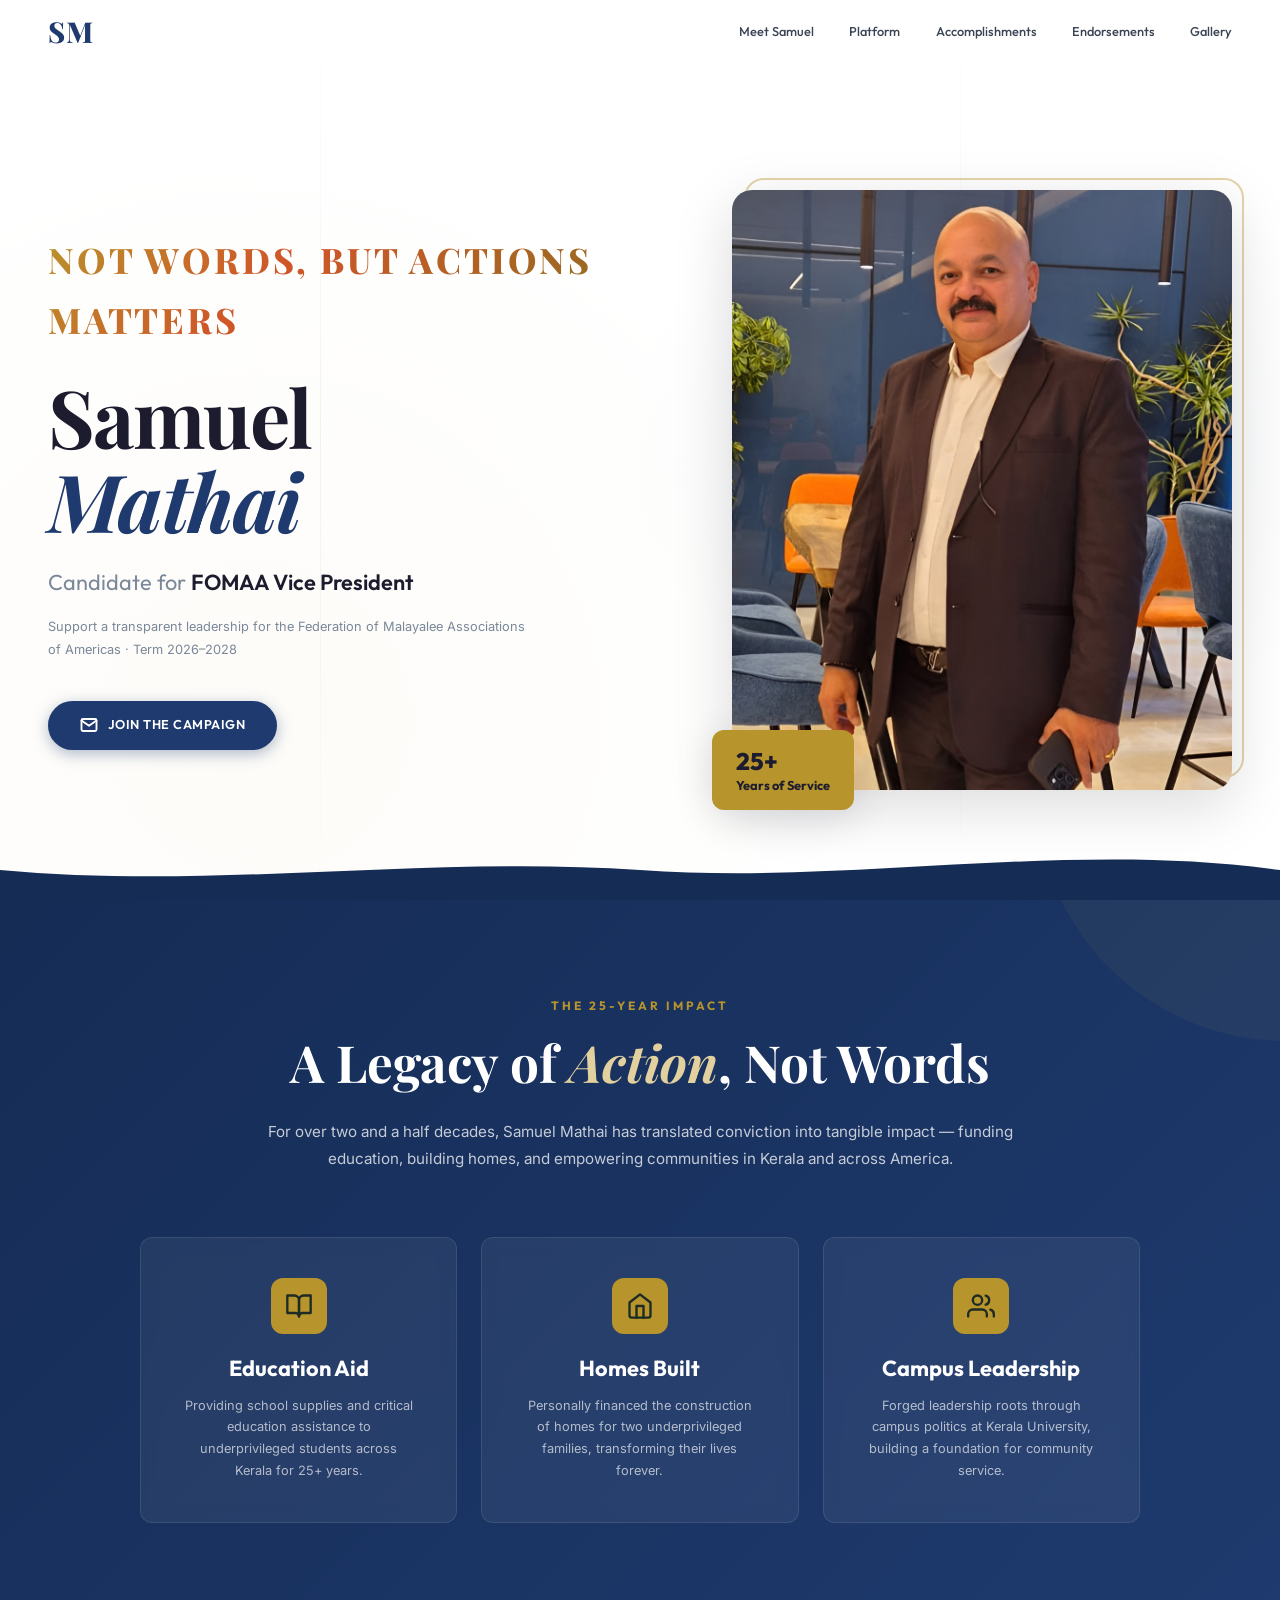
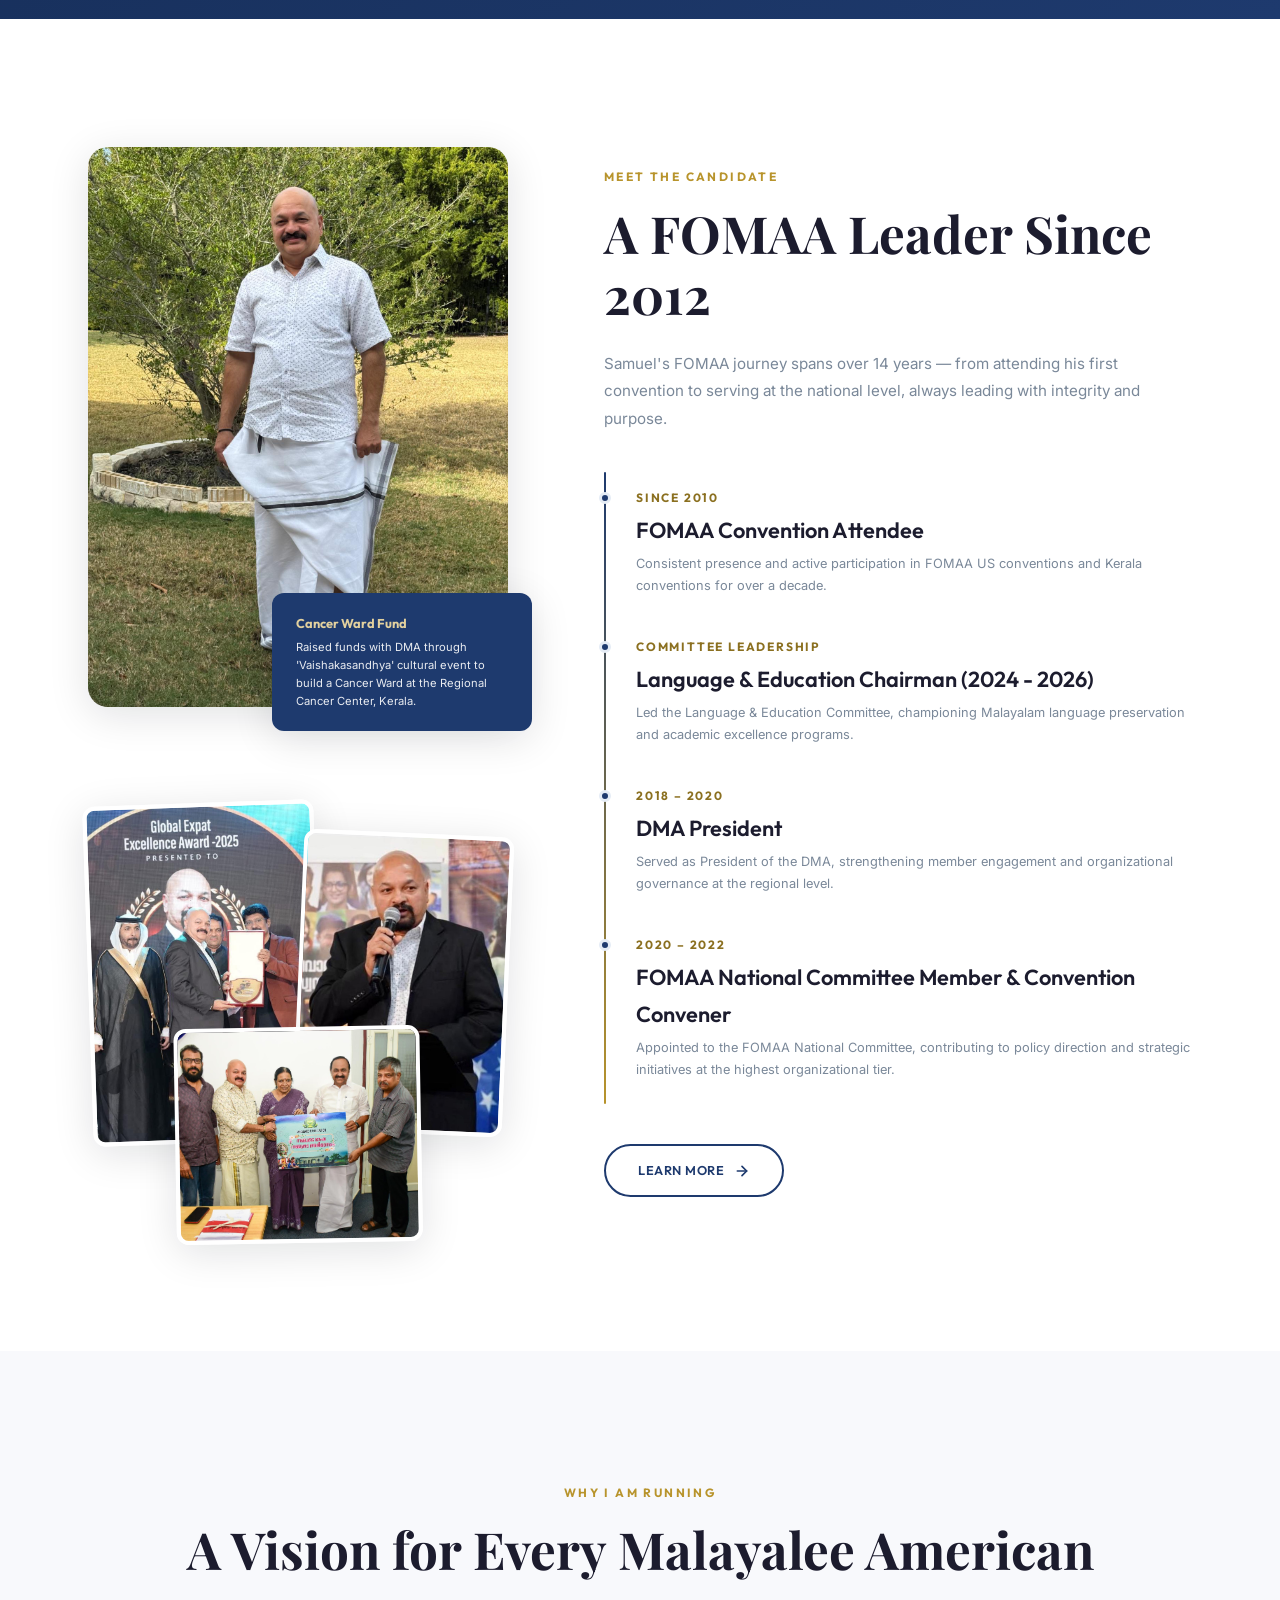
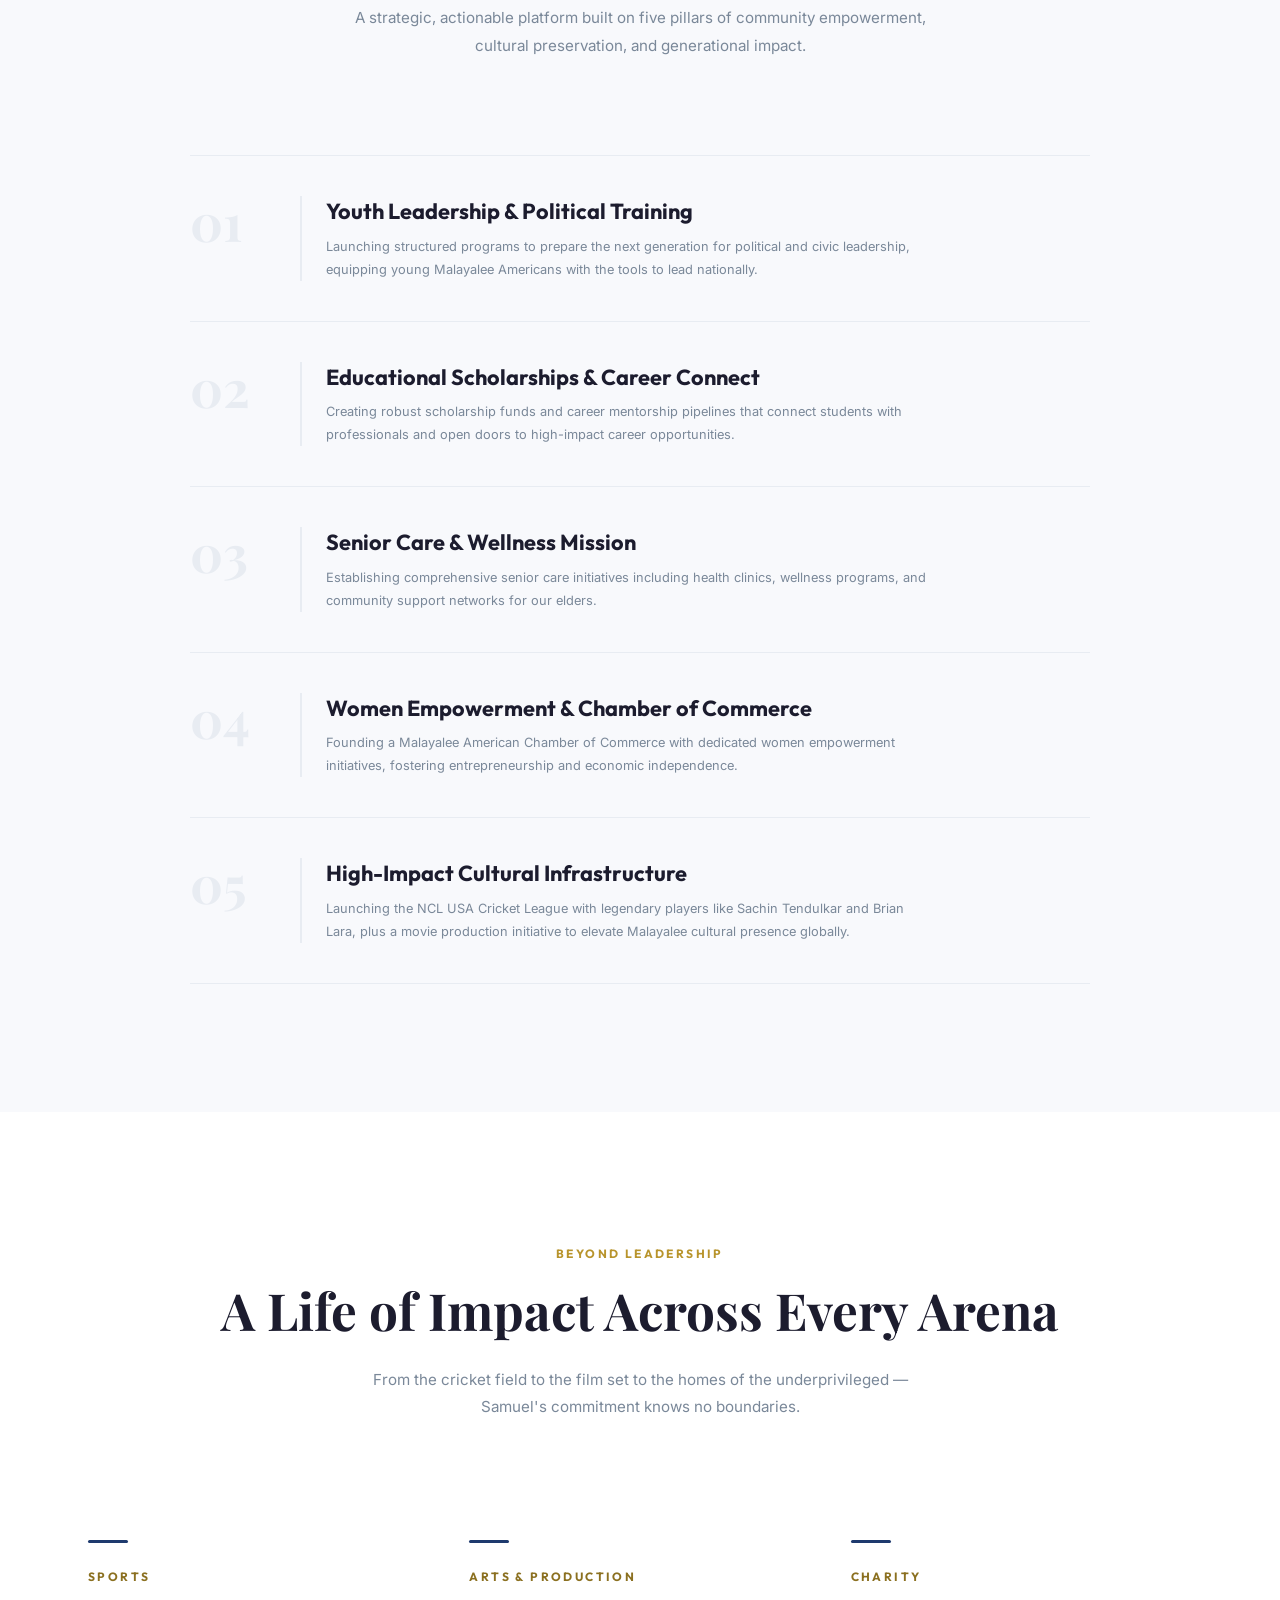
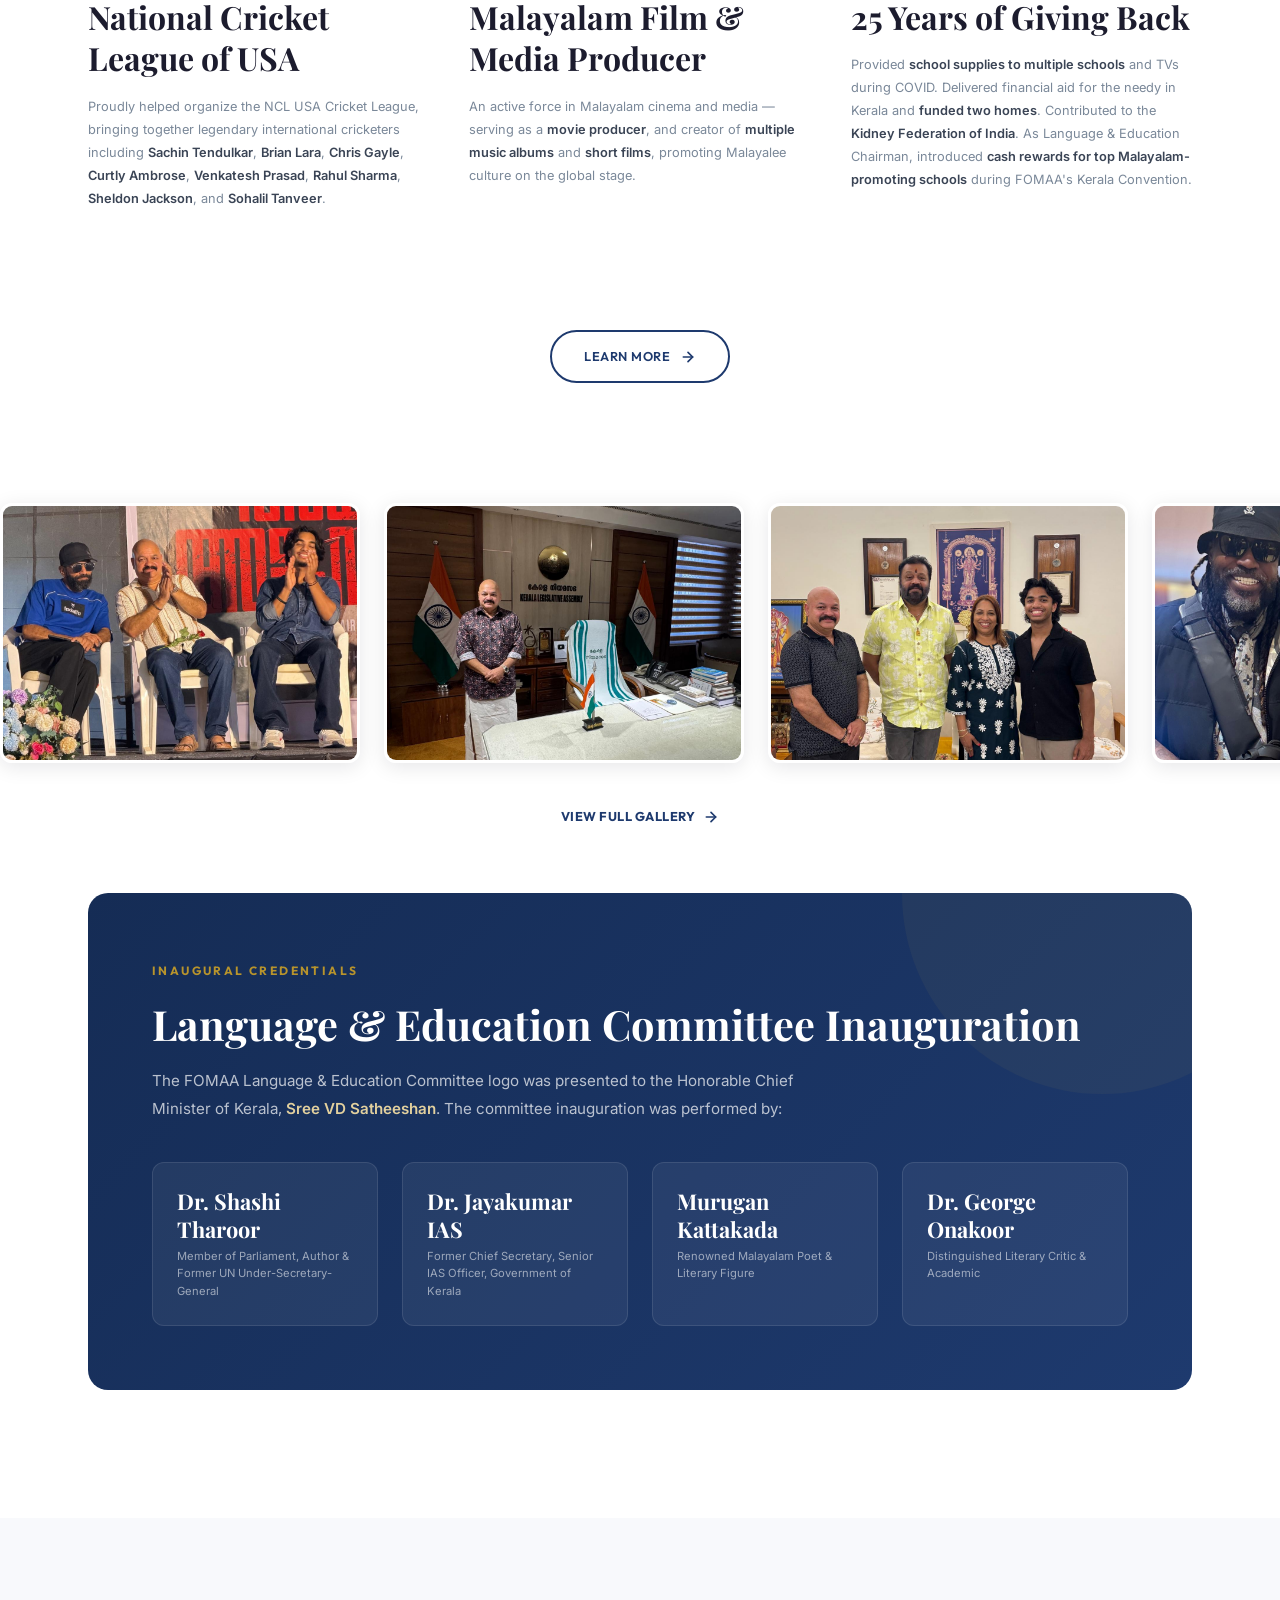
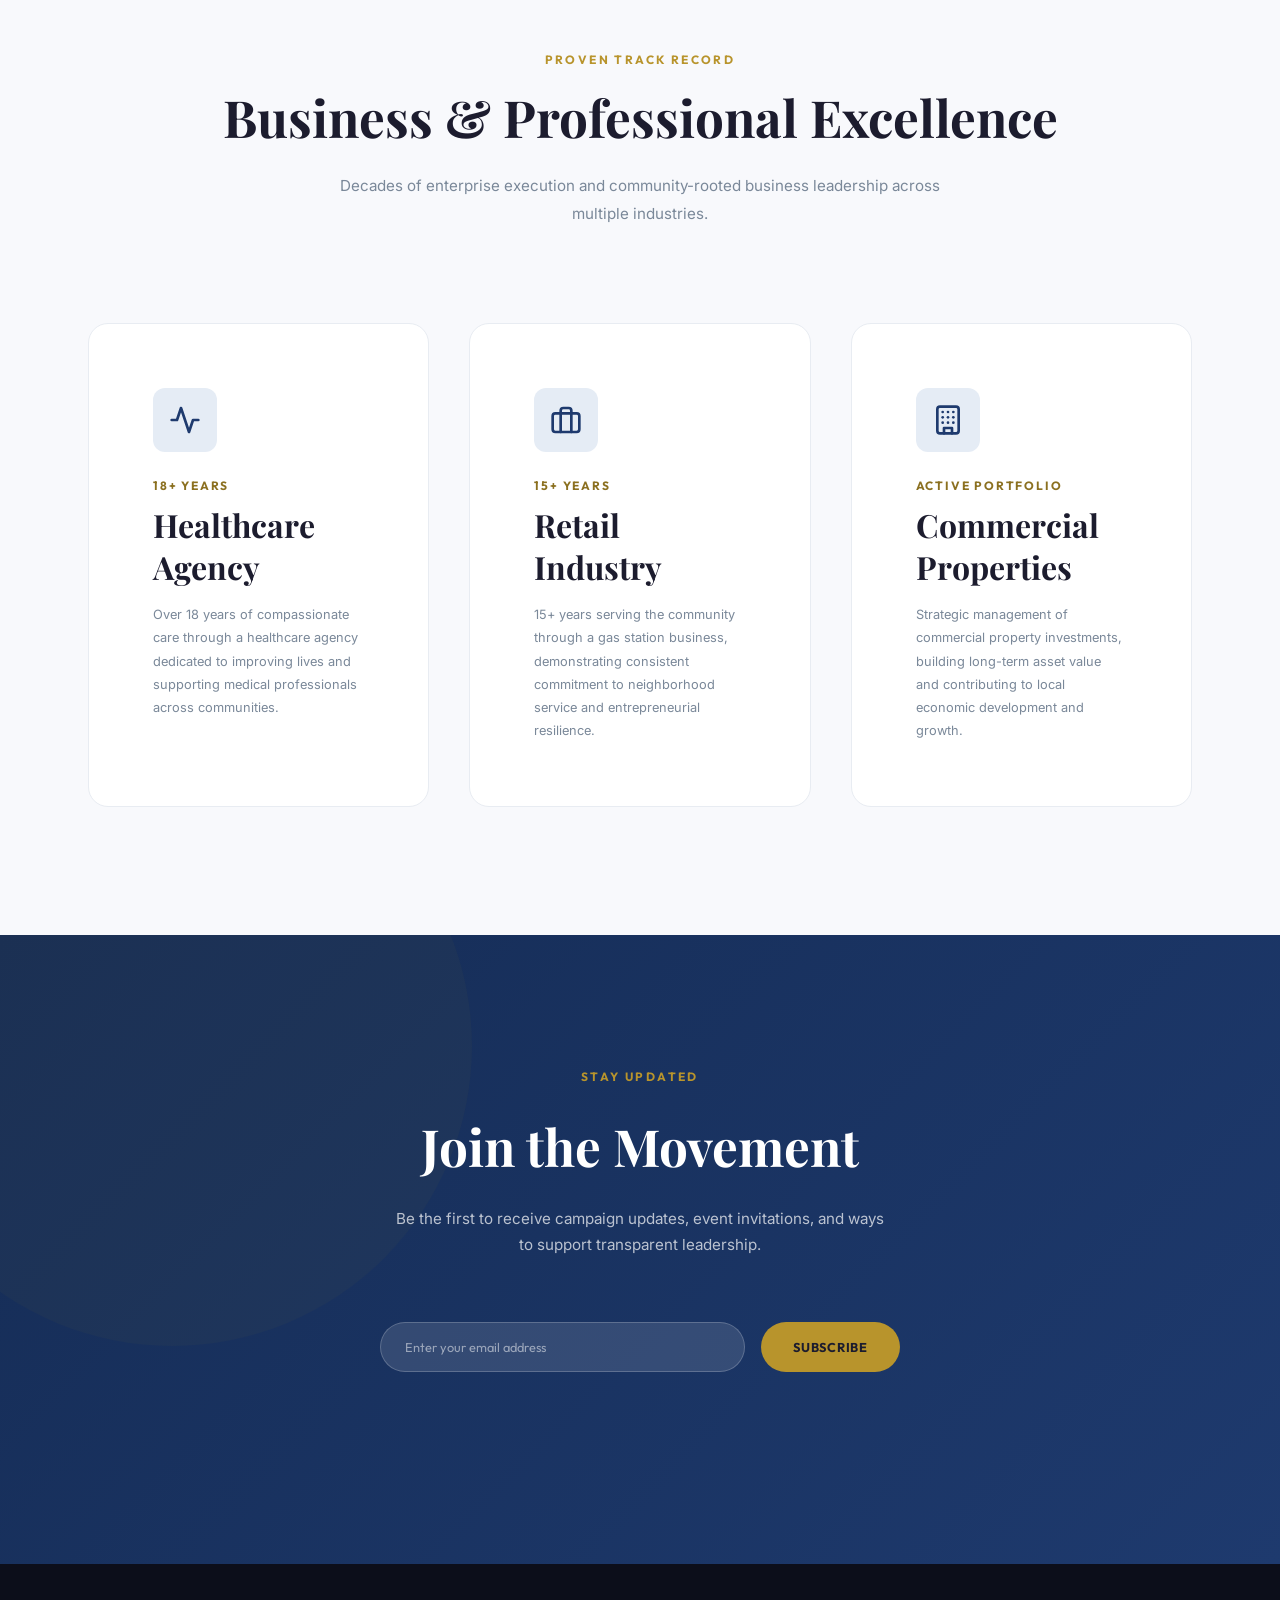
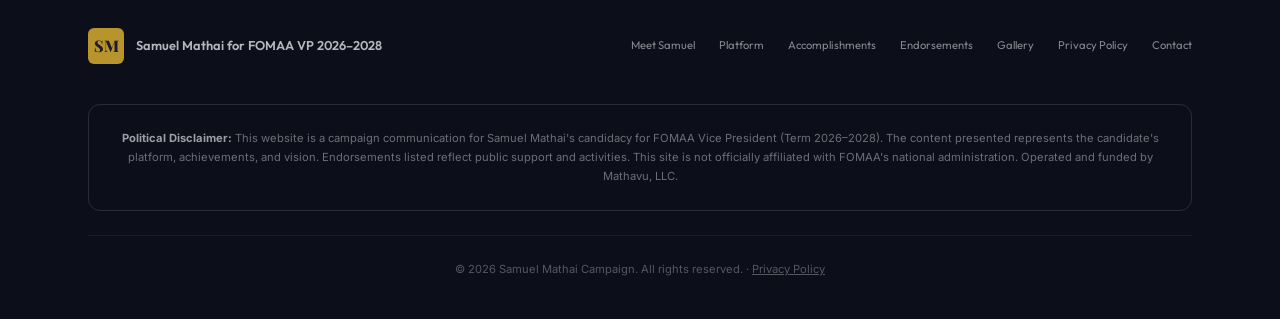
==== index.html @ da227856 "Add A2P 10DLC compliant privacy policy page, Mathavu LLC in footers, privacy links site-wide" ====
<!DOCTYPE html>
<html lang="en">

<head>
  <meta charset="UTF-8">
  <meta name="viewport" content="width=device-width, initial-scale=1.0">
  <title>Samuel Mathai — Candidate for FOMAA Vice President 2026–2028</title>
  <meta name="description"
    content="Support Samuel Mathai for FOMAA Vice President. 25 years of charitable leadership, proven business success, and a bold vision for the Malayalee American community. Term 2026-2028.">
  <meta property="og:title" content="Samuel Mathai for FOMAA Vice President 2026–2028">
  <meta property="og:description"
    content="Not words, but actions matter. Support transparent leadership with a 25-year legacy of charity and community impact.">
  <meta property="og:type" content="website">
  <link rel="stylesheet" href="index.css">
  <link rel="preconnect" href="https://fonts.googleapis.com">
  <link rel="preconnect" href="https://fonts.gstatic.com" crossorigin>
</head>

<body>

  <!-- =============================================
       1. NAVIGATION BAR
       ============================================= -->
  <nav class="navbar" id="navbar" role="navigation" aria-label="Primary Navigation">
    <div class="navbar__inner">
      <a href="#" class="navbar__logo" id="nav-logo">
        <span class="navbar__logo-monogram">SM</span>
      </a>

      <div class="navbar__links" id="nav-links">
        <a href="#meet" class="navbar__link" id="nav-meet">Meet Samuel</a>
        <a href="#platform" class="navbar__link" id="nav-platform">Platform</a>
        <a href="#accomplishments" class="navbar__link" id="nav-accomplishments">Accomplishments</a>
        <a href="#endorsements" class="navbar__link" id="nav-endorsements">Endorsements</a>
        <a href="/gallery" class="navbar__link" id="nav-gallery">Gallery</a>

      </div>

      <button class="navbar__toggle" id="nav-toggle" aria-label="Toggle navigation menu" aria-expanded="false">
        <span></span>
        <span></span>
        <span></span>
      </button>
    </div>
  </nav>

  <!-- =============================================
       2. HERO SECTION
       ============================================= -->
  <section class="hero" id="hero">
    <div class="hero__bg-pattern"></div>
    <div class="hero__bg-lines"></div>

    <div class="hero__content">
      <div class="hero__text">
        <p class="hero__slogan">Not Words, But Actions Matters</p>
        <h1 class="hero__name">Samuel<br><em>Mathai</em></h1>
        <p class="hero__subtitle">
          Candidate for <strong>FOMAA Vice President</strong>
        </p>
        <p class="hero__tagline">
          Support a transparent leadership for the Federation of Malayalee Associations of Americas · Term 2026–2028
        </p>
        <div class="hero__ctas">
          <a href="#action" class="btn btn--primary" id="hero-cta-join">
            <svg width="18" height="18" viewBox="0 0 24 24" fill="none" stroke="currentColor" stroke-width="2.5"
              stroke-linecap="round" stroke-linejoin="round">
              <path d="M4 4h16c1.1 0 2 .9 2 2v12c0 1.1-.9 2-2 2H4c-1.1 0-2-.9-2-2V6c0-1.1.9-2 2-2z" />
              <polyline points="22,6 12,13 2,6" />
            </svg>
            Join the Campaign
          </a>

        </div>
      </div>

      <div class="hero__image">
        <div class="hero__image-wrapper">
          <img src="hero_candidate.jpeg" alt="Samuel Mathai — Candidate for FOMAA Vice President" width="500"
            height="600" id="hero-photo">
          <div class="hero__image-badge">
            <span>25+</span>
            Years of Service
          </div>
        </div>
      </div>
    </div>

    <div class="hero__divider">
      <svg viewBox="0 0 1440 60" fill="none" xmlns="http://www.w3.org/2000/svg" preserveAspectRatio="none">
        <path d="M0 60L1440 60L1440 30C1200 0 960 45 720 30C480 15 240 50 0 30L0 60Z" fill="#152C55" />
      </svg>
    </div>
  </section>

  <!-- =============================================
       3. CORE LEGACY BANNER — THE 25-YEAR IMPACT
       ============================================= -->
  <section class="legacy" id="legacy">
    <div class="container">
      <div class="legacy__inner reveal">
        <p class="legacy__eyebrow">The 25-Year Impact</p>
        <h2 class="legacy__title">A Legacy of <em>Action</em>, Not Words</h2>
        <p class="legacy__description">
          For over two and a half decades, Samuel Mathai has translated conviction into tangible impact —
          funding education, building homes, and empowering communities in Kerala and across America.
        </p>

        <div class="legacy__grid">
          <div class="legacy__item reveal reveal-delay-1" id="legacy-education">
            <div class="legacy__item-icon">
              <svg width="28" height="28" viewBox="0 0 24 24" fill="none" stroke="#1C2B24" stroke-width="2"
                stroke-linecap="round" stroke-linejoin="round">
                <path d="M2 3h6a4 4 0 0 1 4 4v14a3 3 0 0 0-3-3H2z" />
                <path d="M22 3h-6a4 4 0 0 0-4 4v14a3 3 0 0 1 3-3h7z" />
              </svg>
            </div>
            <h3 class="legacy__item-title">Education Aid</h3>
            <p class="legacy__item-text">
              Providing school supplies and critical education assistance to underprivileged students across Kerala for
              25+ years.
            </p>
          </div>

          <div class="legacy__item reveal reveal-delay-2" id="legacy-homes">
            <div class="legacy__item-icon">
              <svg width="28" height="28" viewBox="0 0 24 24" fill="none" stroke="#1C2B24" stroke-width="2"
                stroke-linecap="round" stroke-linejoin="round">
                <path d="M3 9l9-7 9 7v11a2 2 0 0 1-2 2H5a2 2 0 0 1-2-2z" />
                <polyline points="9 22 9 12 15 12 15 22" />
              </svg>
            </div>
            <h3 class="legacy__item-title">Homes Built</h3>
            <p class="legacy__item-text">
              Personally financed the construction of homes for two underprivileged families, transforming their lives
              forever.
            </p>
          </div>

          <div class="legacy__item reveal reveal-delay-3" id="legacy-politics">
            <div class="legacy__item-icon">
              <svg width="28" height="28" viewBox="0 0 24 24" fill="none" stroke="#1C2B24" stroke-width="2"
                stroke-linecap="round" stroke-linejoin="round">
                <path d="M17 21v-2a4 4 0 0 0-4-4H5a4 4 0 0 0-4 4v2" />
                <circle cx="9" cy="7" r="4" />
                <path d="M23 21v-2a4 4 0 0 0-3-3.87" />
                <path d="M16 3.13a4 4 0 0 1 0 7.75" />
              </svg>
            </div>
            <h3 class="legacy__item-title">Campus Leadership</h3>
            <p class="legacy__item-text">
              Forged leadership roots through campus politics at Kerala University, building a foundation for community
              service.
            </p>
          </div>
        </div>
      </div>
    </div>
  </section>



  <!-- =============================================
       5. MEET THE CANDIDATE
       ============================================= -->
  <section class="meet" id="meet">
    <div class="container">
      <div class="meet__inner">
        <div class="meet__image-col reveal">
          <div class="meet__photo-wrapper">
            <img src="meet_candidate.jpeg" alt="Samuel Mathai at a FOMAA community event" class="meet__photo"
              id="meet-photo">
            <div class="meet__highlight-card">
              <strong>Cancer Ward Fund</strong>
              <p>Raised funds with DMA through 'Vaishakasandhya' cultural event to build a Cancer Ward at the Regional
                Cancer
                Center, Kerala.</p>
            </div>
          </div>

          <!-- Photo Collage Gallery -->
          <div class="meet__gallery" id="meet-gallery">
            <div class="meet__gallery-item meet__gallery-item--1">
              <img src="gallery_community.jpeg" alt="Samuel at a community cultural event" loading="lazy">
            </div>
            <div class="meet__gallery-item meet__gallery-item--2">
              <img src="gallery_speech.jpeg" alt="Samuel speaking at a convention" loading="lazy">
            </div>
            <div class="meet__gallery-item meet__gallery-item--3">
              <img src="gallery_charity.jpeg" alt="Samuel at a charity event" loading="lazy">
            </div>
          </div>
        </div>

        <div class="meet__content reveal">
          <p class="section-label">Meet the Candidate</p>
          <h2 class="section-title">A FOMAA Leader Since 2012</h2>
          <p class="section-subtitle">
            Samuel's FOMAA journey spans over 14 years — from attending his first convention to serving at the national
            level, always leading with integrity and purpose.
          </p>

          <div class="meet__timeline">
            <div class="meet__timeline-item reveal reveal-delay-1">
              <p class="meet__timeline-year">Since 2010</p>
              <h3 class="meet__timeline-title">FOMAA Convention Attendee</h3>
              <p class="meet__timeline-desc">Consistent presence and active participation in FOMAA US conventions and
                Kerala conventions
                for over a decade.</p>
            </div>

            <div class="meet__timeline-item reveal reveal-delay-2">
              <p class="meet__timeline-year">Committee Leadership</p>
              <h3 class="meet__timeline-title">Language & Education Chairman (2024 - 2026)</h3>
              <p class="meet__timeline-desc">Led the Language & Education Committee, championing Malayalam language
                preservation and academic excellence programs.</p>
            </div>

            <div class="meet__timeline-item reveal reveal-delay-3">
              <p class="meet__timeline-year">2018 – 2020</p>
              <h3 class="meet__timeline-title">DMA President</h3>
              <p class="meet__timeline-desc">Served as President of the DMA, strengthening member engagement and
                organizational governance at the regional level.</p>
            </div>

            <div class="meet__timeline-item reveal reveal-delay-4">
              <p class="meet__timeline-year">2020 – 2022</p>
              <h3 class="meet__timeline-title">FOMAA National Committee Member & Convention Convener</h3>
              <p class="meet__timeline-desc">Appointed to the FOMAA National Committee, contributing to policy direction
                and strategic initiatives at the highest organizational tier.</p>
            </div>
          </div>

          <div class="meet__cta reveal" style="margin-top: var(--sp-lg);">
            <a href="/gallery" class="btn btn--outline"
              style="color: var(--clr-primary); border-color: var(--clr-primary);">
              Learn More
              <svg width="16" height="16" viewBox="0 0 24 24" fill="none" stroke="currentColor" stroke-width="2.5"
                stroke-linecap="round" stroke-linejoin="round">
                <line x1="5" y1="12" x2="19" y2="12" />
                <polyline points="12 5 19 12 12 19" />
              </svg>
            </a>
          </div>
        </div>
      </div>
    </div>
  </section>

  <!-- =============================================
       6. PLATFORM & VISION
       ============================================= -->
  <section class="platform" id="platform">
    <div class="container">
      <div class="platform__header reveal">
        <p class="section-label">Why I Am Running</p>
        <h2 class="section-title">A Vision for Every Malayalee American</h2>
        <p class="section-subtitle" style="margin: 0 auto;">
          A strategic, actionable platform built on five pillars of community empowerment, cultural preservation, and
          generational impact.
        </p>
      </div>

      <div class="platform__list">
        <article class="platform-item reveal reveal-delay-1" id="platform-youth">
          <div class="platform-item__number">01</div>
          <div class="platform-item__content">
            <h3 class="platform-item__title">Youth Leadership & Political Training</h3>
            <p class="platform-item__desc">
              Launching structured programs to prepare the next generation for political and civic leadership, equipping
              young Malayalee Americans with the tools to lead nationally.
            </p>
          </div>
        </article>

        <article class="platform-item reveal reveal-delay-2" id="platform-education">
          <div class="platform-item__number">02</div>
          <div class="platform-item__content">
            <h3 class="platform-item__title">Educational Scholarships & Career Connect</h3>
            <p class="platform-item__desc">
              Creating robust scholarship funds and career mentorship pipelines that connect students with professionals
              and open doors to high-impact career opportunities.
            </p>
          </div>
        </article>

        <article class="platform-item reveal reveal-delay-3" id="platform-seniors">
          <div class="platform-item__number">03</div>
          <div class="platform-item__content">
            <h3 class="platform-item__title">Senior Care & Wellness Mission</h3>
            <p class="platform-item__desc">
              Establishing comprehensive senior care initiatives including health clinics, wellness programs, and
              community support networks for our elders.
            </p>
          </div>
        </article>

        <article class="platform-item reveal reveal-delay-4" id="platform-women">
          <div class="platform-item__number">04</div>
          <div class="platform-item__content">
            <h3 class="platform-item__title">Women Empowerment & Chamber of Commerce</h3>
            <p class="platform-item__desc">
              Founding a Malayalee American Chamber of Commerce with dedicated women empowerment initiatives, fostering
              entrepreneurship and economic independence.
            </p>
          </div>
        </article>

        <article class="platform-item reveal reveal-delay-5" id="platform-culture">
          <div class="platform-item__number">05</div>
          <div class="platform-item__content">
            <h3 class="platform-item__title">High-Impact Cultural Infrastructure</h3>
            <p class="platform-item__desc">
              Launching the NCL USA Cricket League with legendary players like Sachin Tendulkar and Brian Lara, plus a
              movie production initiative to elevate Malayalee cultural presence globally.
            </p>
          </div>
        </article>
      </div>
    </div>
  </section>

  <!-- =============================================
       7. OTHER EXPERIENCE & INAUGURAL CREDENTIALS
       ============================================= -->
  <section class="credentials" id="endorsements">
    <div class="container">
      <!-- Part A: Other Experience -->
      <div class="credentials__header reveal">
        <p class="section-label">Beyond Leadership</p>
        <h2 class="section-title">A Life of Impact Across Every Arena</h2>
        <p class="section-subtitle" style="margin: 0 auto;">
          From the cricket field to the film set to the homes of the underprivileged — Samuel's commitment knows no
          boundaries.
        </p>
      </div>

      <div class="credentials__pillars">
        <!-- Sports -->
        <div class="credentials__pillar reveal reveal-delay-1" id="cred-sports">
          <div class="credentials__pillar-accent"></div>
          <h3 class="credentials__pillar-label">Sports</h3>
          <h4 class="credentials__pillar-title">National Cricket League of USA</h4>
          <p class="credentials__pillar-desc">
            Proudly helped organize the NCL USA Cricket League, bringing together legendary international cricketers
            including
            <strong>Sachin Tendulkar</strong>, <strong>Brian Lara</strong>, <strong>Chris Gayle</strong>,
            <strong>Curtly Ambrose</strong>, <strong>Venkatesh Prasad</strong>, <strong>Rahul Sharma</strong>,
            <strong>Sheldon Jackson</strong>, and <strong>Sohalil Tanveer</strong>.
          </p>
        </div>

        <!-- Arts -->
        <div class="credentials__pillar reveal reveal-delay-2" id="cred-arts">
          <div class="credentials__pillar-accent"></div>
          <h3 class="credentials__pillar-label">Arts & Production</h3>
          <h4 class="credentials__pillar-title">Malayalam Film & Media Producer</h4>
          <p class="credentials__pillar-desc">
            An active force in Malayalam cinema and media — serving as a <strong>movie producer</strong>, and creator of
            <strong>multiple music albums</strong> and <strong>short films</strong>, promoting Malayalee culture on the
            global stage.
          </p>
        </div>

        <!-- Charity -->
        <div class="credentials__pillar reveal reveal-delay-3" id="cred-charity">
          <div class="credentials__pillar-accent"></div>
          <h3 class="credentials__pillar-label">Charity</h3>
          <h4 class="credentials__pillar-title">25 Years of Giving Back</h4>
          <p class="credentials__pillar-desc">
            Provided <strong>school supplies to multiple schools</strong> and TVs during COVID.
            Delivered financial aid for the needy in Kerala and <strong>funded two homes</strong>.
            Contributed to the <strong>Kidney Federation of India</strong>.
            As Language & Education Chairman, introduced <strong>cash rewards for top Malayalam-promoting
              schools</strong> during FOMAA's Kerala Convention.
          </p>
        </div>
      </div>

      <div class="credentials__cta reveal" style="text-align: center; margin-top: var(--sp-xl);">
        <a href="/gallery" class="btn btn--outline"
          style="color: var(--clr-primary); border-color: var(--clr-primary);">
          Learn More
          <svg width="16" height="16" viewBox="0 0 24 24" fill="none" stroke="currentColor" stroke-width="2.5"
            stroke-linecap="round" stroke-linejoin="round">
            <line x1="5" y1="12" x2="19" y2="12" />
            <polyline points="12 5 19 12 12 19" />
          </svg>
        </a>
      </div>

      <!-- Photo Strip -->
      <div class="photo-strip reveal" id="photo-strip">
        <div class="photo-strip__track">
          <div class="photo-strip__item">
            <img src="strip_1.jpeg" alt="Samuel Mathai — community moment" loading="lazy">
          </div>
          <div class="photo-strip__item">
            <img src="strip_2.jpeg" alt="Samuel Mathai — with dignitaries" loading="lazy">
          </div>
          <div class="photo-strip__item">
            <img src="strip_3.jpeg" alt="Samuel Mathai — at convention" loading="lazy">
          </div>
          <div class="photo-strip__item">
            <img src="strip_4.jpeg" alt="Samuel Mathai — charity event" loading="lazy">
          </div>
          <div class="photo-strip__item">
            <img src="strip_5.jpeg" alt="Samuel Mathai — sports event" loading="lazy">
          </div>
          <div class="photo-strip__item">
            <img src="strip_6.jpeg" alt="Samuel Mathai — leadership moment" loading="lazy">
          </div>
          <div class="photo-strip__item">
            <img src="strip_7.jpeg" alt="Samuel Mathai — cultural event" loading="lazy">
          </div>
          <div class="photo-strip__item">
            <img src="strip_8.jpeg" alt="Samuel Mathai — community service" loading="lazy">
          </div>
          <div class="photo-strip__item">
            <img src="strip_9.jpeg" alt="Samuel Mathai — community service" loading="lazy">
          </div>
          <div class="photo-strip__item">
            <img src="strip_10.jpeg" alt="Samuel Mathai — community service" loading="lazy">
          </div>
          <div class="photo-strip__item">
            <img src="strip_11.jpeg" alt="Samuel Mathai — community service" loading="lazy">
          </div>
          <div class="photo-strip__item">
            <img src="strip_12.jpeg" alt="Samuel Mathai — community service" loading="lazy">
          </div>
          <div class="photo-strip__item">
            <img src="strip_13.jpeg" alt="Samuel Mathai — community service" loading="lazy">
          </div>
          <div class="photo-strip__item">
            <img src="strip_14.jpeg" alt="Samuel Mathai — community service" loading="lazy">
          </div>
          <div class="photo-strip__item">
            <img src="strip_15.jpeg" alt="Samuel Mathai — community service" loading="lazy">
          </div>
        </div>
        <div class="photo-strip__cta">
          <a href="/gallery" class="photo-strip__link">
            View Full Gallery
            <svg width="16" height="16" viewBox="0 0 24 24" fill="none" stroke="currentColor" stroke-width="2.5"
              stroke-linecap="round" stroke-linejoin="round">
              <line x1="5" y1="12" x2="19" y2="12" />
              <polyline points="12 5 19 12 12 19" />
            </svg>
          </a>
        </div>
      </div>

      <!-- Part B: Inaugural Credentials -->
      <div class="credentials__inauguration reveal">
        <div class="credentials__inauguration-inner">
          <div class="credentials__inauguration-header">
            <p class="section-label" style="color: var(--clr-accent);">Inaugural Credentials</p>
            <h3 class="credentials__inauguration-title">Language & Education Committee Inauguration</h3>
            <p class="credentials__inauguration-subtitle">
              The FOMAA Language & Education Committee logo was presented to the Honorable Chief Minister of Kerala,
              <strong>Sree VD Satheeshan</strong>. The committee inauguration was performed by:
            </p>
          </div>

          <div class="credentials__figures">
            <div class="credentials__figure" id="figure-tharoor">
              <h4 class="credentials__figure-name">Dr. Shashi Tharoor</h4>
              <p class="credentials__figure-role">Member of Parliament, Author & Former UN Under-Secretary-General</p>
            </div>
            <div class="credentials__figure" id="figure-jayakumar">
              <h4 class="credentials__figure-name">Dr. Jayakumar IAS</h4>
              <p class="credentials__figure-role">Former Chief Secretary, Senior IAS Officer, Government of Kerala</p>
            </div>
            <div class="credentials__figure" id="figure-kattakada">
              <h4 class="credentials__figure-name">Murugan Kattakada</h4>
              <p class="credentials__figure-role">Renowned Malayalam Poet & Literary Figure</p>
            </div>
            <div class="credentials__figure" id="figure-onakoor">
              <h4 class="credentials__figure-name">Dr. George Onakoor</h4>
              <p class="credentials__figure-role">Distinguished Literary Critic & Academic</p>
            </div>
          </div>
        </div>
      </div>

    </div>
  </section>

  <!-- =============================================
       BUSINESS & PROFESSIONAL ACCOMPLISHMENTS
       ============================================= -->
  <section class="accomplishments" id="accomplishments">
    <div class="container">
      <div class="accomplishments__header reveal">
        <p class="section-label">Proven Track Record</p>
        <h2 class="section-title">Business & Professional Excellence</h2>
        <p class="section-subtitle" style="margin: 0 auto;">
          Decades of enterprise execution and community-rooted business leadership across multiple industries.
        </p>
      </div>

      <div class="accomplishments__grid">
        <!-- Healthcare -->
        <div class="accomplishment-card reveal reveal-delay-1" id="acc-healthcare">
          <div class="accomplishment-card__icon">
            <svg width="32" height="32" viewBox="0 0 24 24" fill="none" stroke="currentColor" stroke-width="2"
              stroke-linecap="round" stroke-linejoin="round">
              <path d="M22 12h-4l-3 9L9 3l-3 9H2" />
            </svg>
          </div>
          <p class="accomplishment-card__years">18+ Years</p>
          <h3 class="accomplishment-card__title">Healthcare Agency</h3>
          <p class="accomplishment-card__desc">
            Over 18 years of compassionate care through a healthcare agency dedicated to improving lives and supporting
            medical professionals across communities.
          </p>
        </div>

        <!-- Retail -->
        <div class="accomplishment-card reveal reveal-delay-2" id="acc-retail">
          <div class="accomplishment-card__icon">
            <svg width="32" height="32" viewBox="0 0 24 24" fill="none" stroke="currentColor" stroke-width="2"
              stroke-linecap="round" stroke-linejoin="round">
              <rect x="2" y="7" width="20" height="14" rx="2" ry="2" />
              <path d="M16 21V5a2 2 0 0 0-2-2h-4a2 2 0 0 0-2 2v16" />
            </svg>
          </div>
          <p class="accomplishment-card__years">15+ Years</p>
          <h3 class="accomplishment-card__title">Retail Industry</h3>
          <p class="accomplishment-card__desc">
            15+ years serving the community through a gas station business, demonstrating consistent commitment to
            neighborhood service and entrepreneurial resilience.
          </p>
        </div>

        <!-- Commercial Property -->
        <div class="accomplishment-card reveal reveal-delay-3" id="acc-property">
          <div class="accomplishment-card__icon">
            <svg width="32" height="32" viewBox="0 0 24 24" fill="none" stroke="currentColor" stroke-width="2"
              stroke-linecap="round" stroke-linejoin="round">
              <rect x="4" y="2" width="16" height="20" rx="2" ry="2" />
              <path d="M9 22v-4h6v4" />
              <path d="M8 6h.01" />
              <path d="M16 6h.01" />
              <path d="M12 6h.01" />
              <path d="M12 10h.01" />
              <path d="M12 14h.01" />
              <path d="M16 10h.01" />
              <path d="M16 14h.01" />
              <path d="M8 10h.01" />
              <path d="M8 14h.01" />
            </svg>
          </div>
          <p class="accomplishment-card__years">Active Portfolio</p>
          <h3 class="accomplishment-card__title">Commercial Properties</h3>
          <p class="accomplishment-card__desc">
            Strategic management of commercial property investments, building long-term asset value and contributing to
            local economic development and growth.
          </p>
        </div>
      </div>
    </div>
  </section>

  <!-- =============================================
       8. ACTION-INTAKE & FOOTER
       ============================================= -->
  <section class="action" id="action">
    <div class="container">
      <div class="action__inner reveal">
        <p class="section-label" style="color: var(--clr-accent);">Stay Updated</p>
        <h2 class="action__title">Join the Movement</h2>
        <p class="action__subtitle">
          Be the first to receive campaign updates, event invitations, and ways to support transparent leadership.
        </p>

        <form class="action__form" id="signup-form" onsubmit="handleSignup(event)">
          <input type="email" class="action__input" id="signup-email" placeholder="Enter your email address" required
            aria-label="Email address for campaign updates">
          <button type="submit" class="action__submit" id="signup-submit">
            Subscribe
          </button>
        </form>
      </div>
    </div>
  </section>

  <footer class="footer" id="footer">
    <div class="container">
      <div class="footer__inner">
        <div class="footer__brand">
          <div class="footer__brand-icon">SM</div>
          <p class="footer__brand-text">Samuel Mathai for FOMAA VP 2026–2028</p>
        </div>
        <div class="footer__links">
          <a href="#meet" class="footer__link" id="footer-meet">Meet Samuel</a>
          <a href="#platform" class="footer__link" id="footer-platform">Platform</a>
          <a href="#accomplishments" class="footer__link" id="footer-accomplishments">Accomplishments</a>
          <a href="#endorsements" class="footer__link" id="footer-endorsements">Endorsements</a>
          <a href="/gallery" class="footer__link" id="footer-gallery">Gallery</a>
          <a href="/privacy" class="footer__link" id="footer-privacy">Privacy Policy</a>
          <a href="#action" class="footer__link" id="footer-contact">Contact</a>
        </div>
      </div>

      <div class="footer__disclaimer" id="disclaimer">
        <p>
          <strong>Political Disclaimer:</strong> This website is a campaign communication for Samuel Mathai's candidacy
          for FOMAA Vice President (Term 2026–2028).
          The content presented represents the candidate's platform, achievements, and vision. Endorsements listed
          reflect public support and activities.
          This site is not officially affiliated with FOMAA's national administration.
          Operated and funded by Mathavu, LLC.
        </p>
      </div>

      <div class="footer__bottom">
        <p>&copy; 2026 Samuel Mathai Campaign. All rights reserved. · <a href="/privacy" style="color: inherit; text-decoration: underline;">Privacy Policy</a></p>
      </div>
    </div>
  </footer>

  <!-- =============================================
       JAVASCRIPT — Interactions
       ============================================= -->
  <script>
    // --- Navbar Scroll Effect ---
    const navbar = document.getElementById('navbar');
    let lastScroll = 0;

    window.addEventListener('scroll', () => {
      const currentScroll = window.pageYOffset;
      if (currentScroll > 60) {
        navbar.classList.add('scrolled');
      } else {
        navbar.classList.remove('scrolled');
      }
      lastScroll = currentScroll;
    }, { passive: true });

    // --- Mobile Toggle ---
    const navToggle = document.getElementById('nav-toggle');
    const navLinks = document.getElementById('nav-links');

    navToggle.addEventListener('click', () => {
      const isOpen = navLinks.classList.toggle('open');
      navToggle.classList.toggle('active');
      navToggle.setAttribute('aria-expanded', isOpen);
    });

    // Close mobile menu on link click
    navLinks.querySelectorAll('a').forEach(link => {
      link.addEventListener('click', () => {
        navLinks.classList.remove('open');
        navToggle.classList.remove('active');
        navToggle.setAttribute('aria-expanded', 'false');
      });
    });

    // --- Scroll Reveal Animations ---
    const revealElements = document.querySelectorAll('.reveal');

    const revealObserver = new IntersectionObserver((entries) => {
      entries.forEach(entry => {
        if (entry.isIntersecting) {
          entry.target.classList.add('visible');
          revealObserver.unobserve(entry.target);
        }
      });
    }, {
      threshold: 0.1,
      rootMargin: '0px 0px -50px 0px'
    });

    revealElements.forEach(el => revealObserver.observe(el));

    // --- Photo Strip: duplicate items for infinite scroll ---
    const stripTrack = document.querySelector('.photo-strip__track');
    if (stripTrack) {
      const items = stripTrack.innerHTML;
      stripTrack.innerHTML += items; // duplicate for seamless loop
    }

    // --- Smooth scroll for anchor links ---
    document.querySelectorAll('a[href^="#"]').forEach(anchor => {
      anchor.addEventListener('click', function (e) {
        e.preventDefault();
        const target = document.querySelector(this.getAttribute('href'));
        if (target) {
          const offset = 80;
          const elementPosition = target.getBoundingClientRect().top + window.pageYOffset;
          window.scrollTo({
            top: elementPosition - offset,
            behavior: 'smooth'
          });
        }
      });
    });

    // --- Email Signup Form ---
    function handleSignup(e) {
      e.preventDefault();
      const email = document.getElementById('signup-email').value;
      const submitBtn = document.getElementById('signup-submit');

      submitBtn.textContent = 'Thank you!';
      submitBtn.style.background = 'var(--clr-primary-light)';
      submitBtn.style.color = 'var(--clr-white)';

      setTimeout(() => {
        submitBtn.textContent = 'Subscribe';
        submitBtn.style.background = '';
        submitBtn.style.color = '';
        document.getElementById('signup-email').value = '';
      }, 3000);
    }

    // --- Parallax subtle effect on hero ---
    window.addEventListener('scroll', () => {
      const hero = document.querySelector('.hero__image-wrapper');
      if (hero) {
        const scrollY = window.pageYOffset;
        const rate = scrollY * 0.15;
        if (scrollY < 800) {
          hero.style.transform = `translateY(${rate}px)`;
        }
      }
    }, { passive: true });

    // --- Gallery Lightbox ---
    const lightbox = document.createElement('div');
    lightbox.className = 'lightbox';
    lightbox.innerHTML = '<img class="lightbox__img" src="" alt="Gallery image">';
    document.body.appendChild(lightbox);

    const lightboxImg = lightbox.querySelector('.lightbox__img');

    document.querySelectorAll('.meet__gallery-item, .photo-strip__item').forEach(item => {
      item.style.cursor = 'pointer';
      item.addEventListener('click', () => {
        const src = item.querySelector('img').src;
        lightboxImg.src = src;
        lightbox.classList.add('active');
        document.body.style.overflow = 'hidden';
      });
    });

    lightbox.addEventListener('click', () => {
      lightbox.classList.remove('active');
      document.body.style.overflow = '';
    });

    document.addEventListener('keydown', (e) => {
      if (e.key === 'Escape' && lightbox.classList.contains('active')) {
        lightbox.classList.remove('active');
        document.body.style.overflow = '';
      }
    });
  </script>

</body>

</html>
---- index.css ----
/* ============================================
   SAMUEL MATHAI FOR FOMAA VP — CAMPAIGN SITE
   Design System & Styles
   ============================================ */

/* --- Google Fonts Import --- */
@import url('https://fonts.googleapis.com/css2?family=Inter:wght@300;400;500;600;700;800;900&family=Playfair+Display:ital,wght@0,400;0,500;0,600;0,700;0,800;1,400;1,500&family=Outfit:wght@300;400;500;600;700;800&display=swap');

/* --- CSS Custom Properties (Design Tokens) --- */
:root {
  /* Primary Palette — Royal Blue & Gold */
  --clr-primary: #1E3A6E;
  --clr-primary-dark: #152C55;
  --clr-primary-deeper: #122548;
  --clr-primary-light: #2C5494;
  --clr-primary-muted: #E5ECF5;
  --clr-primary-glass: rgba(30, 58, 110, 0.08);

  /* Accent & Secondary */
  --clr-accent: #B8942C;
  --clr-accent-light: #E2D09E;
  --clr-accent-dark: #8B7020;

  /* Neutrals */
  --clr-white: #FFFFFF;
  --clr-off-white: #F8F9FC;
  --clr-light-gray: #E8ECF2;
  --clr-mid-gray: #7A8899;
  --clr-dark-gray: #3A4455;
  --clr-charcoal: #1C1C2E;
  --clr-black: #0C0E1A;

  /* Gradients */
  --grad-hero: linear-gradient(180deg, #FFFFFF 0%, #F4F6FA 100%);
  --grad-banner: linear-gradient(135deg, #152C55 0%, #1E3A6E 100%);
  --grad-card: linear-gradient(180deg, rgba(30, 58, 110, 0.03) 0%, rgba(30, 58, 110, 0.08) 100%);
  --grad-accent: linear-gradient(135deg, #B8942C 0%, #E2D09E 100%);
  --grad-dark: linear-gradient(180deg, #0C0E1A 0%, #1C1C2E 100%);

  /* Typography */
  --ff-heading: 'Playfair Display', 'Georgia', serif;
  --ff-body: 'Inter', -apple-system, BlinkMacSystemFont, sans-serif;
  --ff-accent: 'Outfit', 'Inter', sans-serif;

  /* Font Sizes (Fluid) */
  --fs-hero: clamp(2.8rem, 5vw + 1rem, 5.5rem);
  --fs-h1: clamp(2.2rem, 3vw + 0.8rem, 3.8rem);
  --fs-h2: clamp(1.8rem, 2.5vw + 0.6rem, 3rem);
  --fs-h3: clamp(1.4rem, 2vw + 0.4rem, 2rem);
  --fs-h4: clamp(1.1rem, 1.2vw + 0.4rem, 1.5rem);
  --fs-body: clamp(0.95rem, 0.8vw + 0.3rem, 1.125rem);
  --fs-small: clamp(0.8rem, 0.6vw + 0.3rem, 0.95rem);
  --fs-xs: clamp(0.7rem, 0.5vw + 0.2rem, 0.85rem);
  --fs-label: 0.75rem;

  /* Spacing */
  --sp-xs: 0.5rem;
  --sp-sm: 1rem;
  --sp-md: 1.5rem;
  --sp-lg: 2.5rem;
  --sp-xl: 4rem;
  --sp-2xl: 6rem;
  --sp-3xl: 8rem;

  /* Container */
  --container-max: 1200px;
  --container-wide: 1400px;
  --container-narrow: 800px;
  --container-padding: clamp(1.25rem, 4vw, 3rem);

  /* Borders & Radii */
  --radius-sm: 6px;
  --radius-md: 12px;
  --radius-lg: 20px;
  --radius-xl: 32px;
  --radius-full: 9999px;

  /* Shadows */
  --shadow-sm: 0 2px 8px rgba(12, 14, 26, 0.06);
  --shadow-md: 0 4px 20px rgba(12, 14, 26, 0.1);
  --shadow-lg: 0 8px 40px rgba(12, 14, 26, 0.12);
  --shadow-xl: 0 16px 60px rgba(12, 14, 26, 0.15);
  --shadow-glow: 0 0 30px rgba(30, 58, 110, 0.25);

  /* Transitions */
  --ease-out: cubic-bezier(0.16, 1, 0.3, 1);
  --ease-spring: cubic-bezier(0.34, 1.56, 0.64, 1);
  --duration-fast: 200ms;
  --duration-normal: 350ms;
  --duration-slow: 600ms;
}

/* --- Reset & Base --- */
*,
*::before,
*::after {
  margin: 0;
  padding: 0;
  box-sizing: border-box;
}

html {
  scroll-behavior: smooth;
  -webkit-font-smoothing: antialiased;
  -moz-osx-font-smoothing: grayscale;
  overflow-x: hidden;
}

body {
  font-family: var(--ff-body);
  font-size: var(--fs-body);
  line-height: 1.7;
  color: var(--clr-dark-gray);
  background: var(--clr-white);
  overflow-x: hidden;
}

img {
  max-width: 100%;
  height: auto;
  display: block;
}

a {
  color: inherit;
  text-decoration: none;
  transition: color var(--duration-fast) var(--ease-out);
}

button,
input,
textarea {
  font-family: inherit;
  border: none;
  outline: none;
}

ul,
ol {
  list-style: none;
}

/* --- Utility Classes --- */
.container {
  width: 100%;
  max-width: var(--container-max);
  margin: 0 auto;
  padding: 0 var(--container-padding);
}

.container--wide {
  max-width: var(--container-wide);
}

.container--narrow {
  max-width: var(--container-narrow);
}

.section-label {
  font-family: var(--ff-accent);
  font-size: var(--fs-label);
  font-weight: 700;
  letter-spacing: 0.2em;
  text-transform: uppercase;
  color: var(--clr-accent);
  margin-bottom: var(--sp-sm);
  display: inline-block;
}

.section-title {
  font-family: var(--ff-heading);
  font-size: var(--fs-h1);
  font-weight: 700;
  line-height: 1.2;
  color: var(--clr-charcoal);
  margin-bottom: var(--sp-md);
}

.section-subtitle {
  font-size: var(--fs-body);
  color: var(--clr-mid-gray);
  max-width: 600px;
  line-height: 1.8;
}

/* --- Buttons --- */
.btn {
  display: inline-flex;
  align-items: center;
  gap: 0.6rem;
  font-family: var(--ff-accent);
  font-weight: 600;
  font-size: var(--fs-small);
  letter-spacing: 0.04em;
  padding: 0.85rem 2rem;
  border-radius: var(--radius-full);
  cursor: pointer;
  transition: all var(--duration-normal) var(--ease-out);
  position: relative;
  overflow: hidden;
  text-transform: uppercase;
}

.btn::after {
  content: '';
  position: absolute;
  inset: 0;
  background: rgba(255, 255, 255, 0.15);
  transform: translateX(-100%);
  transition: transform var(--duration-normal) var(--ease-out);
}

.btn:hover::after {
  transform: translateX(0);
}

.btn--primary {
  background: var(--clr-primary);
  color: var(--clr-white);
  box-shadow: 0 4px 15px rgba(30, 58, 110, 0.35);
}

.btn--primary:hover {
  background: var(--clr-primary-dark);
  transform: translateY(-2px);
  box-shadow: 0 6px 25px rgba(30, 58, 110, 0.45);
}

.btn--accent {
  background: var(--grad-accent);
  color: var(--clr-charcoal);
  box-shadow: 0 4px 15px rgba(184, 148, 44, 0.3);
}

.btn--accent:hover {
  transform: translateY(-2px);
  box-shadow: 0 6px 25px rgba(184, 148, 44, 0.45);
}

.btn--outline {
  background: transparent;
  color: var(--clr-white);
  border: 2px solid rgba(255, 255, 255, 0.4);
}

.btn--outline:hover {
  border-color: var(--clr-white);
  background: rgba(255, 255, 255, 0.1);
  transform: translateY(-2px);
}

.btn--outline-dark {
  background: transparent;
  color: var(--clr-primary);
  border: 2px solid var(--clr-primary);
}

.btn--outline-dark:hover {
  background: var(--clr-primary);
  color: var(--clr-white);
  transform: translateY(-2px);
}

/* ============================================
   1. NAVIGATION BAR
   ============================================ */
.navbar {
  position: fixed;
  top: 0;
  left: 0;
  right: 0;
  z-index: 1000;
  padding: 0.8rem 0;
  transition: all var(--duration-normal) var(--ease-out);
  background: transparent;
}

.navbar.scrolled {
  background: rgba(21, 44, 85, 0.97);
  backdrop-filter: blur(20px);
  -webkit-backdrop-filter: blur(20px);
  box-shadow: 0 4px 30px rgba(0, 0, 0, 0.12);
  padding: 0.5rem 0;
}

.navbar__inner {
  display: flex;
  align-items: center;
  justify-content: space-between;
  max-width: var(--container-wide);
  margin: 0 auto;
  padding: 0 var(--container-padding);
}

.navbar__logo {
  display: flex;
  align-items: center;
}

.navbar__logo-monogram {
  font-family: var(--ff-heading);
  font-weight: 800;
  font-size: 1.8rem;
  color: var(--clr-primary);
  letter-spacing: 0.05em;
  line-height: 1;
  transition: opacity var(--duration-fast) var(--ease-out);
}

.navbar__logo-monogram:hover {
  opacity: 0.85;
}

/* Scrolled state: switch to white text on blue background */
.navbar.scrolled .navbar__logo-monogram {
  color: var(--clr-white);
}

.navbar.scrolled .navbar__link {
  color: rgba(255, 255, 255, 0.85);
}

.navbar.scrolled .navbar__link:hover {
  color: var(--clr-white);
}

.navbar.scrolled .navbar__toggle span {
  background: var(--clr-white);
}

.navbar__links {
  display: flex;
  align-items: center;
  gap: 2.2rem;
}

.navbar__link {
  font-family: var(--ff-accent);
  font-size: var(--fs-small);
  font-weight: 500;
  color: var(--clr-dark-gray);
  text-decoration: none;
  position: relative;
  padding: 0.5rem 0;
  transition: color var(--duration-fast) var(--ease-out);
}

.navbar__link::after {
  content: '';
  position: absolute;
  bottom: 0;
  left: 0;
  width: 0;
  height: 2px;
  background: var(--clr-accent);
  transition: width var(--duration-normal) var(--ease-out);
}

.navbar__link:hover {
  color: var(--clr-primary);
}

.navbar__link:hover::after {
  width: 100%;
}

.navbar__cta {
  background: var(--clr-accent);
  color: var(--clr-charcoal) !important;
  padding: 0.6rem 1.5rem;
  border-radius: var(--radius-full);
  font-weight: 700;
  font-size: var(--fs-xs);
  letter-spacing: 0.08em;
  text-transform: uppercase;
  transition: all var(--duration-normal) var(--ease-out);
}

.navbar__cta:hover {
  background: var(--clr-accent-light);
  transform: translateY(-2px);
  box-shadow: 0 4px 15px rgba(200, 168, 78, 0.4);
}

.navbar__cta::after {
  display: none;
}

/* Mobile Menu Toggle */
.navbar__toggle {
  display: none;
  flex-direction: column;
  gap: 5px;
  cursor: pointer;
  padding: 0.5rem;
  background: none;
}

.navbar__toggle span {
  width: 24px;
  height: 2px;
  background: var(--clr-charcoal);
  border-radius: 2px;
  transition: all var(--duration-normal) var(--ease-out);
}

.navbar__toggle.active span:nth-child(1) {
  transform: rotate(45deg) translate(5px, 5px);
}

.navbar__toggle.active span:nth-child(2) {
  opacity: 0;
}

.navbar__toggle.active span:nth-child(3) {
  transform: rotate(-45deg) translate(5px, -5px);
}

/* ============================================
   2. HERO SECTION
   ============================================ */
.hero {
  position: relative;
  min-height: 100vh;
  display: flex;
  align-items: center;
  background: var(--clr-white);
  overflow: hidden;
  padding-top: 80px;
}

.hero__bg-pattern {
  position: absolute;
  inset: 0;
  background-image:
    radial-gradient(ellipse 600px 400px at 80% 50%, rgba(30, 58, 110, 0.04) 0%, transparent 70%),
    radial-gradient(circle at 20% 80%, rgba(184, 148, 44, 0.03) 0%, transparent 50%);
  pointer-events: none;
}

.hero__bg-lines {
  position: absolute;
  inset: 0;
  overflow: hidden;
  pointer-events: none;
}

.hero__bg-lines::before,
.hero__bg-lines::after {
  content: '';
  position: absolute;
  width: 1px;
  height: 100%;
  background: linear-gradient(to bottom, transparent, rgba(30, 58, 110, 0.06), transparent);
}

.hero__bg-lines::before {
  left: 25%;
}

.hero__bg-lines::after {
  left: 75%;
}

.hero__content {
  position: relative;
  z-index: 2;
  display: grid;
  grid-template-columns: 1fr 1fr;
  gap: var(--sp-xl);
  align-items: center;
  max-width: var(--container-wide);
  margin: 0 auto;
  padding: 0 var(--container-padding);
}

.hero__text {
  max-width: 650px;
}

.hero__slogan {
  font-family: var(--ff-heading);
  font-size: clamp(1.4rem, 2.5vw + 0.5rem, 2.2rem);
  font-weight: 800;
  letter-spacing: 0.08em;
  text-transform: uppercase;
  background: linear-gradient(135deg, var(--clr-accent) 0%, #d05528 40%, var(--clr-accent-dark) 100%);
  -webkit-background-clip: text;
  -webkit-text-fill-color: transparent;
  background-clip: text;
  margin-bottom: var(--sp-md);
}

.hero__name {
  font-family: var(--ff-heading);
  font-size: var(--fs-hero);
  font-weight: 700;
  color: var(--clr-charcoal);
  line-height: 1.05;
  margin-bottom: var(--sp-md);
  letter-spacing: -0.02em;
}

.hero__name em {
  font-style: italic;
  color: var(--clr-primary);
}

.hero__subtitle {
  font-family: var(--ff-accent);
  font-size: var(--fs-h4);
  font-weight: 400;
  color: var(--clr-mid-gray);
  margin-bottom: var(--sp-sm);
  line-height: 1.5;
}

.hero__subtitle strong {
  color: var(--clr-charcoal);
  font-weight: 600;
}

.hero__tagline {
  font-family: var(--ff-body);
  font-size: var(--fs-small);
  color: var(--clr-mid-gray);
  margin-bottom: var(--sp-lg);
  line-height: 1.8;
  max-width: 480px;
}

.hero__ctas {
  display: flex;
  gap: var(--sp-sm);
  flex-wrap: wrap;
}

.hero__image {
  display: flex;
  justify-content: flex-end;
  align-items: center;
  position: relative;
}

.hero__image-wrapper {
  position: relative;
  width: 100%;
  max-width: 500px;
}

.hero__image-wrapper img {
  width: 100%;
  height: 600px;
  object-fit: cover;
  border-radius: var(--radius-lg);
  box-shadow: var(--shadow-xl);
  position: relative;
  z-index: 2;
}

.hero__image-wrapper::before {
  content: '';
  position: absolute;
  top: -12px;
  right: -12px;
  width: 100%;
  height: 100%;
  border: 2px solid var(--clr-accent);
  border-radius: var(--radius-lg);
  opacity: 0.4;
  z-index: 1;
}

.hero__image-badge {
  position: absolute;
  bottom: -20px;
  left: -20px;
  background: var(--clr-accent);
  color: var(--clr-charcoal);
  padding: 1rem 1.5rem;
  border-radius: var(--radius-md);
  font-family: var(--ff-accent);
  font-weight: 700;
  font-size: var(--fs-small);
  box-shadow: var(--shadow-lg);
  z-index: 3;
  line-height: 1.3;
}

.hero__image-badge span {
  display: block;
  font-size: 1.5rem;
  font-weight: 800;
}

/* Hero bottom divider */
.hero__divider {
  position: absolute;
  bottom: 0;
  left: 0;
  right: 0;
  height: 60px;
  overflow: hidden;
}

.hero__divider svg {
  position: absolute;
  bottom: 0;
  width: 100%;
  height: 60px;
}

/* ============================================
   3. CORE LEGACY BANNER
   ============================================ */
.legacy {
  background: var(--grad-banner);
  padding: var(--sp-2xl) 0;
  position: relative;
  overflow: hidden;
}

.legacy::before {
  content: '';
  position: absolute;
  top: -50%;
  right: -20%;
  width: 500px;
  height: 500px;
  border-radius: 50%;
  background: rgba(200, 168, 78, 0.06);
  pointer-events: none;
}

.legacy__inner {
  text-align: center;
  position: relative;
  z-index: 2;
}

.legacy__eyebrow {
  font-family: var(--ff-accent);
  font-size: var(--fs-label);
  font-weight: 700;
  letter-spacing: 0.25em;
  text-transform: uppercase;
  color: var(--clr-accent);
  margin-bottom: var(--sp-sm);
}

.legacy__title {
  font-family: var(--ff-heading);
  font-size: var(--fs-h1);
  color: var(--clr-white);
  margin-bottom: var(--sp-md);
  line-height: 1.2;
}

.legacy__title em {
  font-style: italic;
  color: var(--clr-accent-light);
}

.legacy__description {
  font-size: var(--fs-body);
  color: rgba(255, 255, 255, 0.75);
  max-width: 750px;
  margin: 0 auto var(--sp-xl);
  line-height: 1.8;
}

.legacy__grid {
  display: grid;
  grid-template-columns: repeat(3, 1fr);
  gap: var(--sp-md);
  max-width: 1000px;
  margin: 0 auto;
}

.legacy__item {
  background: rgba(255, 255, 255, 0.06);
  border: 1px solid rgba(255, 255, 255, 0.1);
  border-radius: var(--radius-md);
  padding: var(--sp-lg);
  text-align: center;
  transition: all var(--duration-normal) var(--ease-out);
  backdrop-filter: blur(8px);
}

.legacy__item:hover {
  background: rgba(255, 255, 255, 0.1);
  transform: translateY(-4px);
  box-shadow: 0 8px 30px rgba(0, 0, 0, 0.2);
}

.legacy__item-icon {
  width: 56px;
  height: 56px;
  margin: 0 auto var(--sp-sm);
  background: var(--clr-accent);
  border-radius: var(--radius-md);
  display: flex;
  align-items: center;
  justify-content: center;
  font-size: 1.5rem;
}

.legacy__item-title {
  font-family: var(--ff-accent);
  font-size: var(--fs-h4);
  font-weight: 700;
  color: var(--clr-white);
  margin-bottom: var(--sp-xs);
}

.legacy__item-text {
  font-size: var(--fs-small);
  color: rgba(255, 255, 255, 0.65);
  line-height: 1.7;
}

/* ============================================
   4. BUSINESS & PROFESSIONAL ACCOMPLISHMENTS
   ============================================ */
.accomplishments {
  padding: var(--sp-3xl) 0;
  background: var(--clr-off-white);
}

.accomplishments__header {
  text-align: center;
  margin-bottom: var(--sp-2xl);
}

.accomplishments__grid {
  display: grid;
  grid-template-columns: repeat(3, 1fr);
  gap: var(--sp-lg);
}

.accomplishment-card {
  background: var(--clr-white);
  border-radius: var(--radius-lg);
  padding: var(--sp-xl);
  position: relative;
  overflow: hidden;
  transition: all var(--duration-normal) var(--ease-out);
  border: 1px solid var(--clr-light-gray);
}

.accomplishment-card::before {
  content: '';
  position: absolute;
  top: 0;
  left: 0;
  right: 0;
  height: 4px;
  background: var(--grad-accent);
  transform: scaleX(0);
  transition: transform var(--duration-normal) var(--ease-out);
  transform-origin: left;
}

.accomplishment-card:hover::before {
  transform: scaleX(1);
}

.accomplishment-card:hover {
  transform: translateY(-6px);
  box-shadow: var(--shadow-lg);
  border-color: transparent;
}

.accomplishment-card__icon {
  width: 64px;
  height: 64px;
  border-radius: var(--radius-md);
  background: var(--clr-primary-muted);
  color: var(--clr-primary);
  display: flex;
  align-items: center;
  justify-content: center;
  font-size: 1.8rem;
  margin-bottom: var(--sp-md);
  transition: all var(--duration-normal) var(--ease-out);
}

.accomplishment-card:hover .accomplishment-card__icon {
  background: var(--clr-primary);
  color: var(--clr-white);
  transform: scale(1.05);
}

.accomplishment-card__years {
  font-family: var(--ff-accent);
  font-size: var(--fs-label);
  font-weight: 700;
  letter-spacing: 0.15em;
  text-transform: uppercase;
  color: var(--clr-accent-dark);
  margin-bottom: var(--sp-xs);
}

.accomplishment-card__title {
  font-family: var(--ff-heading);
  font-size: var(--fs-h3);
  font-weight: 700;
  color: var(--clr-charcoal);
  margin-bottom: var(--sp-sm);
  line-height: 1.3;
}

.accomplishment-card__desc {
  font-size: var(--fs-small);
  color: var(--clr-mid-gray);
  line-height: 1.8;
}

/* ============================================
   5. MEET THE CANDIDATE
   ============================================ */
.meet {
  padding: var(--sp-3xl) 0;
  background: var(--clr-white);
}

.meet__inner {
  display: grid;
  grid-template-columns: 5fr 7fr;
  gap: var(--sp-2xl);
  align-items: start;
}

.meet__image-col {
  position: relative;
}

.meet__photo-wrapper {
  position: relative;
}

.meet__photo {
  width: 100%;
  border-radius: var(--radius-lg);
  box-shadow: var(--shadow-lg);
}

.meet__highlight-card {
  position: absolute;
  bottom: -24px;
  right: -24px;
  background: var(--clr-primary);
  color: var(--clr-white);
  padding: 1.25rem 1.5rem;
  border-radius: var(--radius-md);
  max-width: 260px;
  box-shadow: var(--shadow-lg);
  z-index: 2;
}

.meet__highlight-card p {
  font-size: var(--fs-xs);
  line-height: 1.6;
  opacity: 0.9;
}

.meet__highlight-card strong {
  display: block;
  margin-bottom: 0.25rem;
  font-family: var(--ff-accent);
  font-size: var(--fs-small);
  color: var(--clr-accent-light);
}

/* Photo Collage Gallery */
.meet__gallery {
  position: relative;
  height: 420px;
  margin-top: var(--sp-2xl);
}

.meet__gallery-item {
  position: absolute;
  border-radius: var(--radius-md);
  overflow: hidden;
  box-shadow: var(--shadow-lg);
  transition: all var(--duration-normal) var(--ease-out);
  border: 4px solid var(--clr-white);
}

.meet__gallery-item img {
  width: 100%;
  height: 100%;
  object-fit: cover;
  display: block;
}

.meet__gallery-item:hover {
  z-index: 10;
  transform: scale(1.04) rotate(0deg) !important;
  box-shadow: var(--shadow-xl);
}

.meet__gallery-item--1 {
  width: 55%;
  height: 340px;
  top: 0;
  left: 0;
  transform: rotate(-2deg);
  z-index: 2;
}

.meet__gallery-item--2 {
  width: 50%;
  height: 300px;
  top: 30px;
  right: 0;
  left: auto;
  transform: rotate(2.5deg);
  z-index: 3;
}

.meet__gallery-item--3 {
  width: 58.5%;
  height: 216px;
  bottom: -20px;
  left: 50%;
  transform: translateX(-50%) rotate(-1deg);
  z-index: 4;
}

.meet__gallery-item--3:hover {
  transform: translateX(-50%) scale(1.04) rotate(0deg) !important;
  z-index: 10;
  box-shadow: var(--shadow-xl);
}

.meet__content {
  padding-top: var(--sp-sm);
}

.meet__timeline {
  margin-top: var(--sp-lg);
  position: relative;
  padding-left: 2rem;
}

.meet__timeline::before {
  content: '';
  position: absolute;
  left: 0;
  top: 0;
  bottom: 0;
  width: 2px;
  background: linear-gradient(to bottom, var(--clr-primary), var(--clr-accent));
  border-radius: 2px;
}

.meet__timeline-item {
  position: relative;
  padding: var(--sp-sm) 0 var(--sp-md);
}

.meet__timeline-item::before {
  content: '';
  position: absolute;
  left: -2rem;
  top: 1.25rem;
  width: 12px;
  height: 12px;
  border-radius: 50%;
  background: var(--clr-primary);
  border: 3px solid var(--clr-primary-muted);
  transform: translateX(-5px);
}

.meet__timeline-year {
  font-family: var(--ff-accent);
  font-size: var(--fs-label);
  font-weight: 700;
  letter-spacing: 0.15em;
  text-transform: uppercase;
  color: var(--clr-accent-dark);
  margin-bottom: 0.25rem;
}

.meet__timeline-title {
  font-family: var(--ff-accent);
  font-size: var(--fs-h4);
  font-weight: 600;
  color: var(--clr-charcoal);
  margin-bottom: 0.25rem;
}

.meet__timeline-desc {
  font-size: var(--fs-small);
  color: var(--clr-mid-gray);
  line-height: 1.7;
}

/* ============================================
   6. PLATFORM & VISION
   ============================================ */
.platform {
  padding: var(--sp-3xl) 0;
  background: var(--clr-off-white);
  position: relative;
}

.platform__header {
  text-align: center;
  margin-bottom: var(--sp-2xl);
}

.platform__list {
  max-width: 900px;
  margin: 0 auto;
}

.platform-item {
  display: flex;
  align-items: flex-start;
  gap: var(--sp-lg);
  padding: var(--sp-lg) 0;
  border-bottom: 1px solid var(--clr-light-gray);
  transition: all var(--duration-normal) var(--ease-out);
  cursor: default;
}

.platform-item:first-child {
  border-top: 1px solid var(--clr-light-gray);
}

.platform-item:hover {
  padding-left: var(--sp-sm);
}

.platform-item__number {
  font-family: var(--ff-heading);
  font-size: clamp(2.5rem, 4vw, 3.5rem);
  font-weight: 700;
  color: var(--clr-light-gray);
  line-height: 1;
  flex-shrink: 0;
  min-width: 70px;
  transition: color var(--duration-normal) var(--ease-out);
  position: relative;
}

.platform-item:hover .platform-item__number {
  color: var(--clr-primary);
}

.platform-item__content {
  padding-left: var(--sp-md);
  border-left: 2px solid var(--clr-light-gray);
  transition: border-color var(--duration-normal) var(--ease-out);
}

.platform-item:hover .platform-item__content {
  border-left-color: var(--clr-primary);
}

.platform-item__title {
  font-family: var(--ff-accent);
  font-size: var(--fs-h4);
  font-weight: 700;
  color: var(--clr-charcoal);
  margin-bottom: var(--sp-xs);
  line-height: 1.4;
  transition: color var(--duration-normal) var(--ease-out);
}

.platform-item:hover .platform-item__title {
  color: var(--clr-primary);
}

.platform-item__desc {
  font-size: var(--fs-small);
  color: var(--clr-mid-gray);
  line-height: 1.8;
  max-width: 600px;
}

/* ============================================
   7. OTHER EXPERIENCE & CREDENTIALS
   ============================================ */
.credentials {
  padding: var(--sp-3xl) 0;
  background: var(--clr-white);
}

.credentials__header {
  text-align: center;
  margin-bottom: var(--sp-2xl);
}

.credentials__pillars {
  display: grid;
  grid-template-columns: repeat(3, 1fr);
  gap: var(--sp-lg);
  margin-bottom: var(--sp-2xl);
}

.credentials__pillar {
  padding: var(--sp-md) 0;
  position: relative;
}

.credentials__pillar-accent {
  width: 40px;
  height: 3px;
  background: var(--clr-primary);
  margin-bottom: var(--sp-md);
  border-radius: 2px;
  transition: width var(--duration-normal) var(--ease-out);
}

.credentials__pillar:hover .credentials__pillar-accent {
  width: 60px;
}

.credentials__pillar-label {
  font-family: var(--ff-accent);
  font-size: var(--fs-label);
  font-weight: 700;
  letter-spacing: 0.2em;
  text-transform: uppercase;
  color: var(--clr-accent-dark);
  margin-bottom: var(--sp-xs);
}

.credentials__pillar-title {
  font-family: var(--ff-heading);
  font-size: var(--fs-h3);
  font-weight: 700;
  color: var(--clr-charcoal);
  margin-bottom: var(--sp-sm);
  line-height: 1.3;
}

.credentials__pillar-desc {
  font-size: var(--fs-small);
  color: var(--clr-mid-gray);
  line-height: 1.8;
}

.credentials__pillar-desc strong {
  color: var(--clr-dark-gray);
  font-weight: 600;
}

/* Photo Strip */
.photo-strip {
  margin-top: var(--sp-2xl);
  margin-left: calc(-50vw + 50%);
  margin-right: calc(-50vw + 50%);
  width: 100vw;
  overflow-x: clip;
  overflow-y: visible;
  position: relative;
  padding: var(--sp-md) 0;
}

.photo-strip__track {
  display: flex;
  gap: var(--sp-md);
  animation: stripScroll 60s linear infinite;
  width: max-content;
}

.photo-strip__track:hover {
  animation-play-state: paused;
}

@keyframes stripScroll {
  0% {
    transform: translateX(0);
  }

  100% {
    transform: translateX(-50%);
  }
}

.photo-strip__item {
  flex-shrink: 0;
  width: 360px;
  height: 260px;
  border-radius: var(--radius-md);
  overflow: hidden;
  box-shadow: var(--shadow-md);
  border: 3px solid var(--clr-white);
  transition: all var(--duration-normal) var(--ease-out);
  cursor: pointer;
}

.photo-strip__item:hover {
  transform: scale(1.05);
  box-shadow: var(--shadow-xl);
  z-index: 2;
}

.photo-strip__item img {
  width: 100%;
  height: 100%;
  object-fit: cover;
  display: block;
}

.photo-strip__cta {
  text-align: center;
  margin-top: var(--sp-lg);
}

.photo-strip__link {
  display: inline-flex;
  align-items: center;
  gap: 0.5rem;
  font-family: var(--ff-accent);
  font-size: var(--fs-small);
  font-weight: 700;
  color: var(--clr-primary);
  letter-spacing: 0.04em;
  text-transform: uppercase;
  transition: all var(--duration-fast) var(--ease-out);
}

.photo-strip__link:hover {
  color: var(--clr-accent-dark);
  gap: 0.75rem;
}

.photo-strip__link svg {
  transition: transform var(--duration-fast) var(--ease-out);
}

.photo-strip__link:hover svg {
  transform: translateX(4px);
}

/* Inaugural Credentials Banner */
.credentials__inauguration {
  margin-top: var(--sp-lg);
}

.credentials__inauguration-inner {
  background: var(--grad-banner);
  border-radius: var(--radius-lg);
  padding: var(--sp-xl) var(--sp-xl);
  position: relative;
  overflow: hidden;
}

.credentials__inauguration-inner::before {
  content: '';
  position: absolute;
  top: -40%;
  right: -10%;
  width: 400px;
  height: 400px;
  border-radius: 50%;
  background: rgba(200, 168, 78, 0.06);
  pointer-events: none;
}

.credentials__inauguration-header {
  margin-bottom: var(--sp-lg);
  position: relative;
  z-index: 2;
}

.credentials__inauguration-title {
  font-family: var(--ff-heading);
  font-size: var(--fs-h2);
  font-weight: 700;
  color: var(--clr-white);
  margin-bottom: var(--sp-sm);
  line-height: 1.3;
}

.credentials__inauguration-subtitle {
  font-size: var(--fs-body);
  color: rgba(255, 255, 255, 0.7);
  max-width: 700px;
  line-height: 1.8;
}

.credentials__inauguration-subtitle strong {
  color: var(--clr-accent-light);
  font-weight: 600;
}

.credentials__figures {
  display: grid;
  grid-template-columns: repeat(4, 1fr);
  gap: var(--sp-md);
  position: relative;
  z-index: 2;
}

.credentials__figure {
  padding: var(--sp-md);
  background: rgba(255, 255, 255, 0.06);
  border: 1px solid rgba(255, 255, 255, 0.1);
  border-radius: var(--radius-md);
  transition: all var(--duration-normal) var(--ease-out);
}

.credentials__figure:hover {
  background: rgba(255, 255, 255, 0.1);
  transform: translateY(-2px);
}

.credentials__figure-name {
  font-family: var(--ff-heading);
  font-size: var(--fs-h4);
  font-weight: 700;
  color: var(--clr-white);
  margin-bottom: 0.25rem;
  line-height: 1.3;
}

.credentials__figure-role {
  font-size: var(--fs-xs);
  color: rgba(255, 255, 255, 0.55);
  line-height: 1.6;
}

/* ============================================
   8. ACTION / FOOTER
   ============================================ */
.action {
  padding: var(--sp-3xl) 0 var(--sp-2xl);
  background: var(--grad-banner);
  position: relative;
  overflow: hidden;
}

.action::before {
  content: '';
  position: absolute;
  top: -30%;
  left: -10%;
  width: 600px;
  height: 600px;
  border-radius: 50%;
  background: rgba(184, 148, 44, 0.04);
  pointer-events: none;
}

.action__inner {
  text-align: center;
  position: relative;
  z-index: 2;
}

.action__title {
  font-family: var(--ff-heading);
  font-size: var(--fs-h1);
  color: var(--clr-white);
  margin-bottom: var(--sp-sm);
}

.action__subtitle {
  font-size: var(--fs-body);
  color: rgba(255, 255, 255, 0.7);
  margin-bottom: var(--sp-xl);
  max-width: 500px;
  margin-left: auto;
  margin-right: auto;
}

.action__form {
  display: flex;
  gap: var(--sp-sm);
  max-width: 520px;
  margin: 0 auto var(--sp-2xl);
  flex-wrap: wrap;
  justify-content: center;
}

.action__input {
  flex: 1;
  min-width: 240px;
  padding: 1rem 1.5rem;
  border-radius: var(--radius-full);
  background: rgba(255, 255, 255, 0.12);
  border: 1px solid rgba(255, 255, 255, 0.2);
  color: var(--clr-white);
  font-size: var(--fs-small);
  font-family: var(--ff-accent);
  transition: all var(--duration-normal) var(--ease-out);
}

.action__input::placeholder {
  color: rgba(255, 255, 255, 0.5);
  text-transform: none;
}

.action__input:focus {
  background: rgba(255, 255, 255, 0.18);
  border-color: var(--clr-accent);
  box-shadow: 0 0 0 3px rgba(184, 148, 44, 0.2);
}

.action__submit {
  padding: 1rem 2rem;
  border-radius: var(--radius-full);
  background: var(--clr-accent);
  color: var(--clr-charcoal);
  font-family: var(--ff-accent);
  font-weight: 700;
  font-size: var(--fs-small);
  letter-spacing: 0.06em;
  text-transform: uppercase;
  cursor: pointer;
  transition: all var(--duration-normal) var(--ease-out);
}

.action__submit:hover {
  background: var(--clr-accent-light);
  transform: translateY(-2px);
  box-shadow: 0 4px 15px rgba(184, 148, 44, 0.4);
}

/* Footer */
.footer {
  background: var(--clr-black);
  padding: var(--sp-xl) 0 var(--sp-lg);
}

.footer__inner {
  display: flex;
  justify-content: space-between;
  align-items: center;
  flex-wrap: wrap;
  gap: var(--sp-md);
  margin-bottom: var(--sp-lg);
}

.footer__brand {
  display: flex;
  align-items: center;
  gap: 0.75rem;
}

.footer__brand-icon {
  width: 36px;
  height: 36px;
  background: var(--clr-accent);
  border-radius: var(--radius-sm);
  display: flex;
  align-items: center;
  justify-content: center;
  font-family: var(--ff-heading);
  font-weight: 800;
  font-size: 1rem;
  color: var(--clr-charcoal);
}

.footer__brand-text {
  font-family: var(--ff-accent);
  font-weight: 600;
  font-size: var(--fs-small);
  color: rgba(255, 255, 255, 0.7);
}

.footer__links {
  display: flex;
  gap: var(--sp-md);
}

.footer__link {
  font-family: var(--ff-accent);
  font-size: var(--fs-xs);
  color: rgba(255, 255, 255, 0.5);
  transition: color var(--duration-fast) var(--ease-out);
}

.footer__link:hover {
  color: var(--clr-accent);
}

/* Disclaimer */
.footer__disclaimer {
  border: 1px solid rgba(255, 255, 255, 0.12);
  border-radius: var(--radius-md);
  padding: var(--sp-md);
  text-align: center;
  margin-bottom: var(--sp-md);
}

.footer__disclaimer p {
  font-size: var(--fs-xs);
  color: rgba(255, 255, 255, 0.4);
  line-height: 1.7;
}

.footer__disclaimer strong {
  color: rgba(255, 255, 255, 0.6);
}

.footer__bottom {
  text-align: center;
  padding-top: var(--sp-md);
  border-top: 1px solid rgba(255, 255, 255, 0.06);
}

.footer__bottom p {
  font-size: var(--fs-xs);
  color: rgba(255, 255, 255, 0.3);
}

/* ============================================
   SCROLL ANIMATIONS
   ============================================ */
.reveal {
  opacity: 0;
  transform: translateY(30px);
  transition: opacity 0.8s var(--ease-out), transform 0.8s var(--ease-out);
}

.reveal.visible {
  opacity: 1;
  transform: translateY(0);
}

.reveal-delay-1 {
  transition-delay: 100ms;
}

.reveal-delay-2 {
  transition-delay: 200ms;
}

.reveal-delay-3 {
  transition-delay: 300ms;
}

.reveal-delay-4 {
  transition-delay: 400ms;
}

.reveal-delay-5 {
  transition-delay: 500ms;
}

/* ============================================
   LIGHTBOX
   ============================================ */
.lightbox {
  position: fixed;
  inset: 0;
  background: rgba(0, 0, 0, 0.85);
  z-index: 9999;
  display: flex;
  align-items: center;
  justify-content: center;
  opacity: 0;
  visibility: hidden;
  transition: all var(--duration-normal) var(--ease-out);
  cursor: zoom-out;
  backdrop-filter: blur(8px);
  -webkit-backdrop-filter: blur(8px);
}

.lightbox.active {
  opacity: 1;
  visibility: visible;
}

.lightbox__img {
  max-width: 85vw;
  max-height: 85vh;
  object-fit: contain;
  border-radius: var(--radius-md);
  box-shadow: 0 20px 80px rgba(0, 0, 0, 0.5);
  transform: scale(0.9);
  transition: transform var(--duration-normal) var(--ease-out);
}

.lightbox.active .lightbox__img {
  transform: scale(1);
}

/* ============================================
   RESPONSIVE DESIGN
   ============================================ */
@media (max-width: 1024px) {
  .hero__content {
    grid-template-columns: 1fr;
    text-align: center;
  }

  .hero__text {
    max-width: 100%;
    order: 2;
  }

  .hero__slogan {
    justify-content: center;
  }

  .hero__tagline {
    margin-left: auto;
    margin-right: auto;
  }

  .hero__ctas {
    justify-content: center;
  }

  .hero__image {
    order: 1;
    justify-content: center;
  }

  .hero__image-wrapper {
    max-width: 350px;
  }

  .meet__inner {
    grid-template-columns: 1fr;
    gap: var(--sp-xl);
  }

  .meet__image-col {
    max-width: 400px;
    margin: 0 auto;
  }

  .legacy__grid {
    grid-template-columns: 1fr;
    max-width: 500px;
    margin: 0 auto;
  }

  .accomplishments__grid {
    grid-template-columns: 1fr;
    max-width: 500px;
    margin: 0 auto;
  }
}

@media (max-width: 768px) {
  .navbar__links {
    display: none;
    position: absolute;
    top: 100%;
    left: 0;
    right: 0;
    background: rgba(6, 61, 35, 0.98);
    backdrop-filter: blur(20px);
    flex-direction: column;
    padding: var(--sp-lg);
    gap: var(--sp-md);
    border-top: 1px solid rgba(255, 255, 255, 0.1);
  }

  .navbar__links.open {
    display: flex;
  }

  .navbar__toggle {
    display: flex;
  }

  .hero {
    min-height: auto;
    padding: 120px 0 80px;
  }

  .hero__image-wrapper::before {
    display: none;
  }

  .hero__image-badge {
    bottom: -12px;
    left: -8px;
    padding: 0.75rem 1rem;
    font-size: var(--fs-xs);
  }

  .platform-item {
    flex-direction: column;
    gap: var(--sp-sm);
  }

  .platform-item__number {
    min-width: auto;
  }

  .credentials__pillars {
    grid-template-columns: 1fr;
  }

  .credentials__figures {
    grid-template-columns: repeat(2, 1fr);
  }

  .meet__highlight-card {
    position: relative;
    bottom: auto;
    right: auto;
    margin-top: var(--sp-sm);
  }

  .meet__gallery {
    height: 280px;
    margin-top: var(--sp-lg);
  }

  .meet__gallery-item--1 {
    width: 55%;
    height: 220px;
  }

  .meet__gallery-item--2 {
    width: 50%;
    height: 200px;
  }

  .meet__gallery-item--3 {
    width: 100%;
    height: 140px;
  }

  .action__form {
    flex-direction: column;
    align-items: stretch;
  }

  .action__input {
    min-width: auto;
  }

  .footer__inner {
    flex-direction: column;
    text-align: center;
  }

  .footer__links {
    flex-wrap: wrap;
    justify-content: center;
  }
}

@media (max-width: 480px) {
  .hero__name {
    font-size: clamp(2.2rem, 8vw, 3.2rem);
  }

  .hero__ctas {
    flex-direction: column;
    align-items: stretch;
  }

  .btn {
    justify-content: center;
  }
}
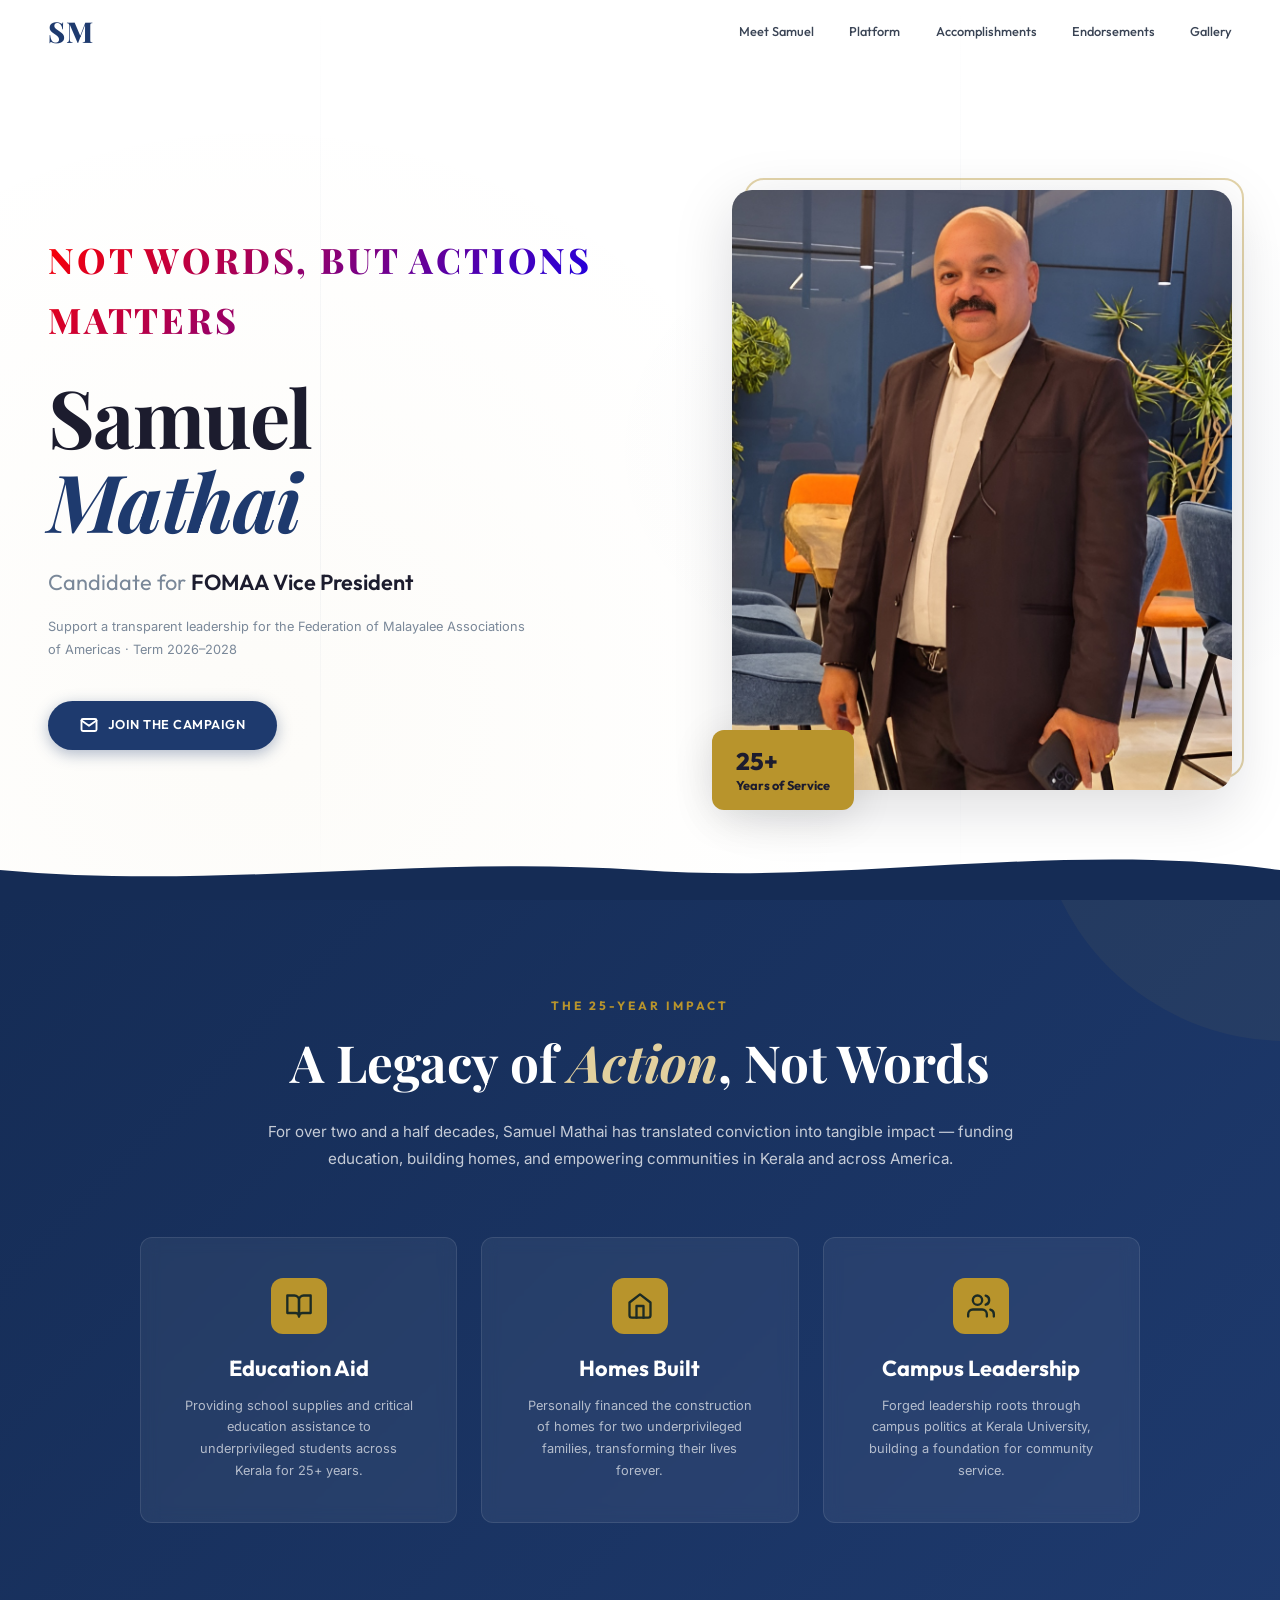
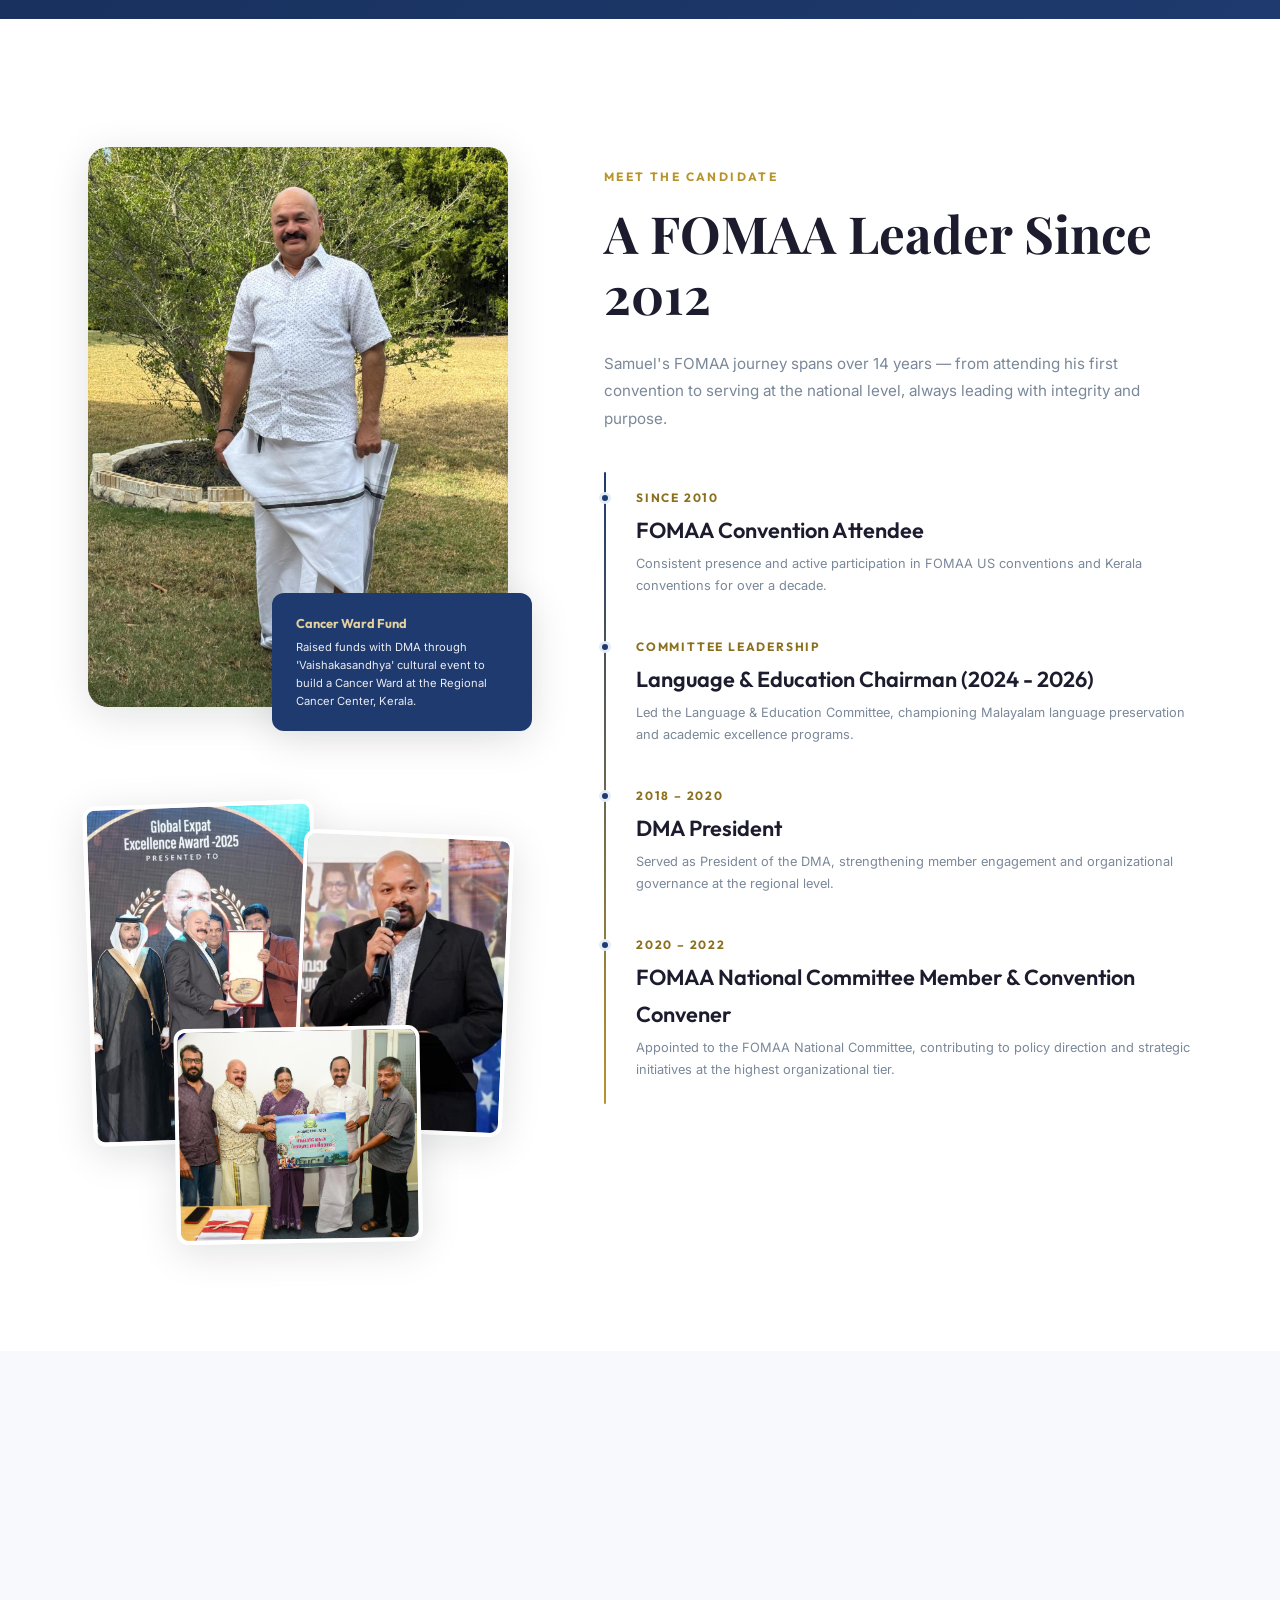
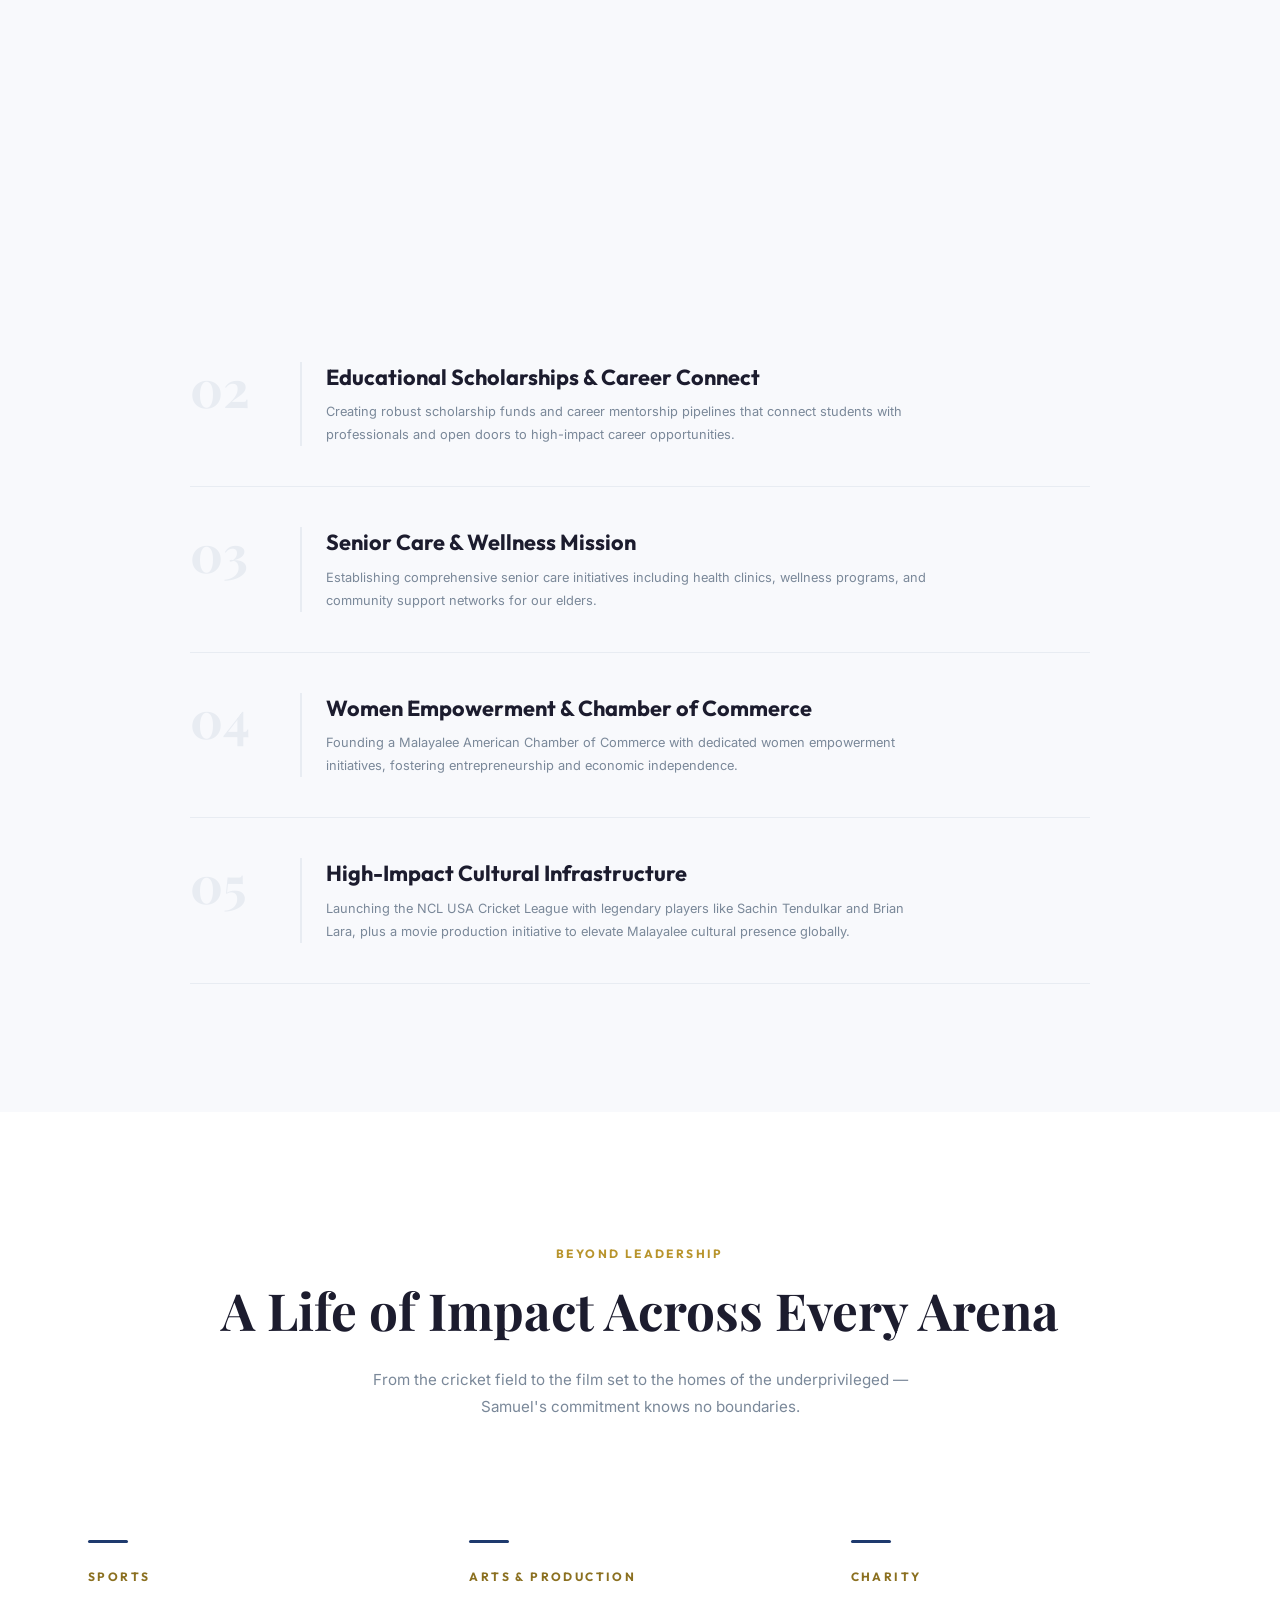
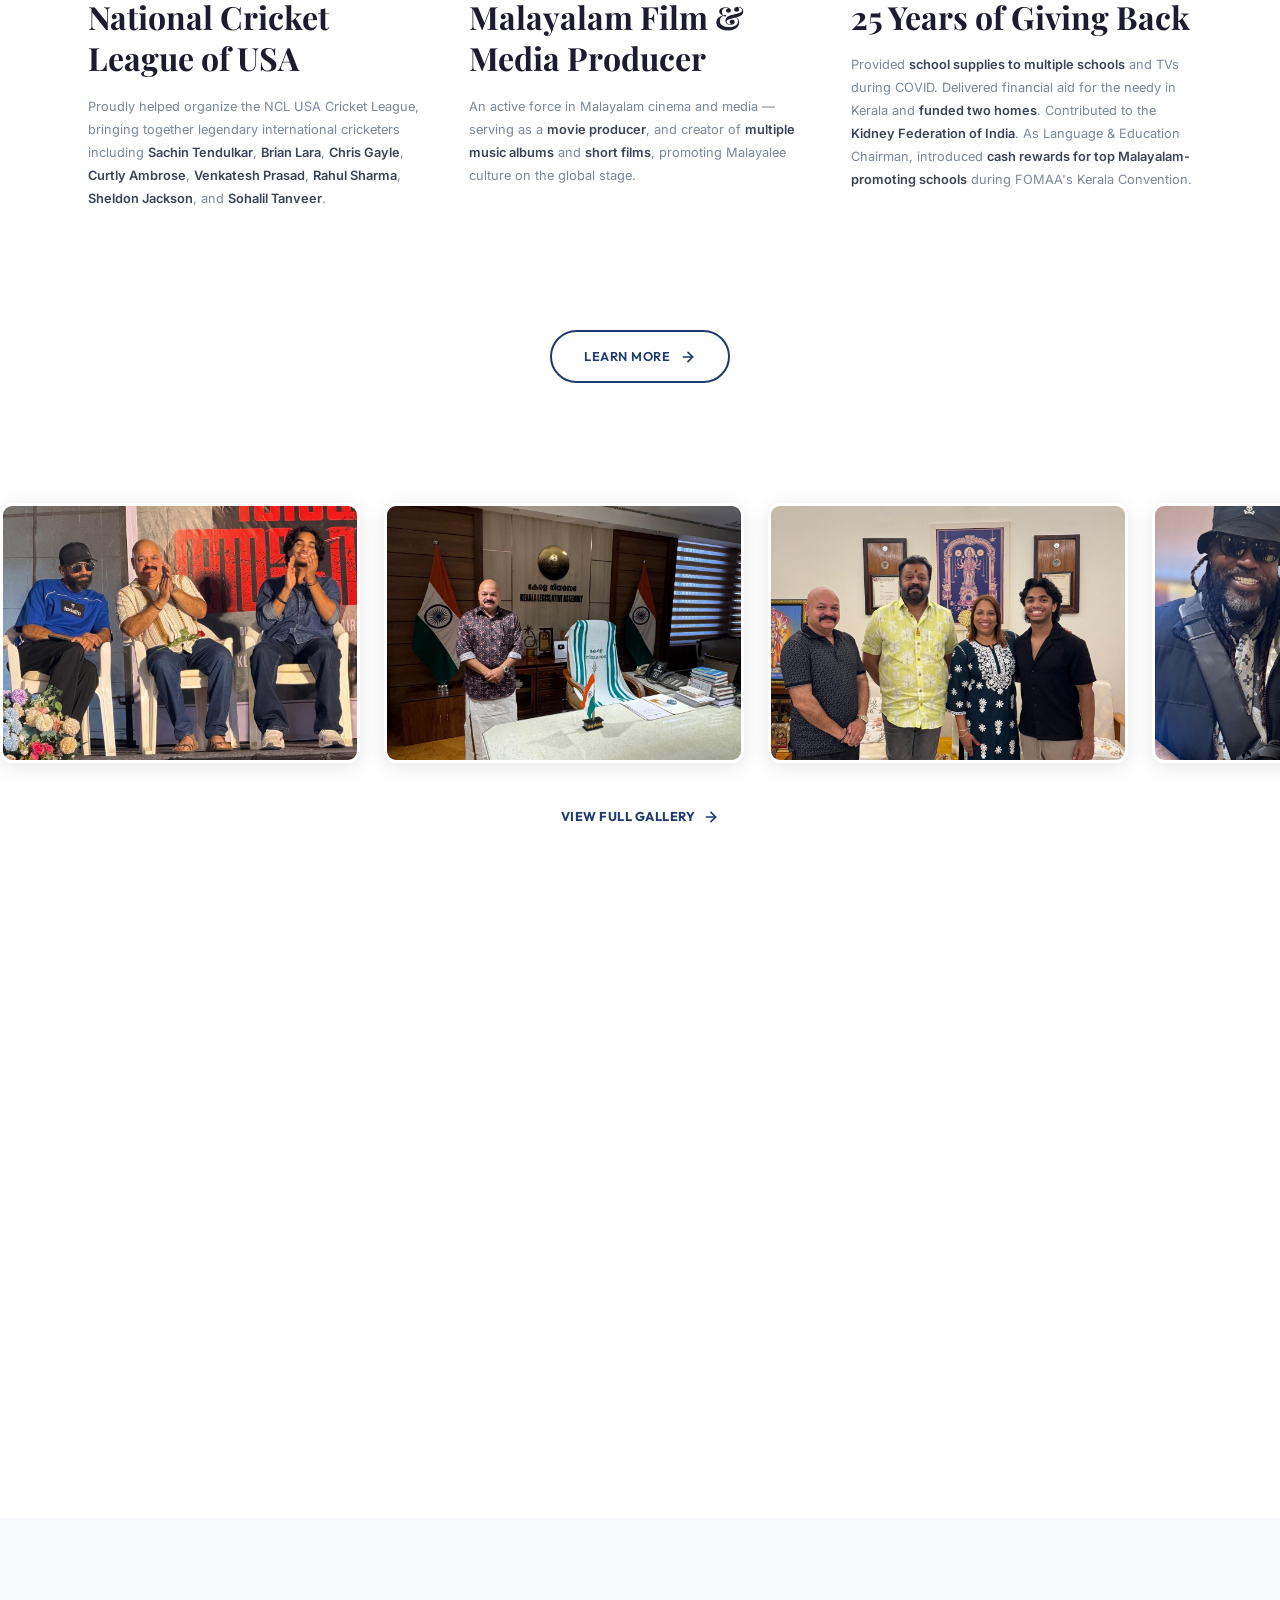
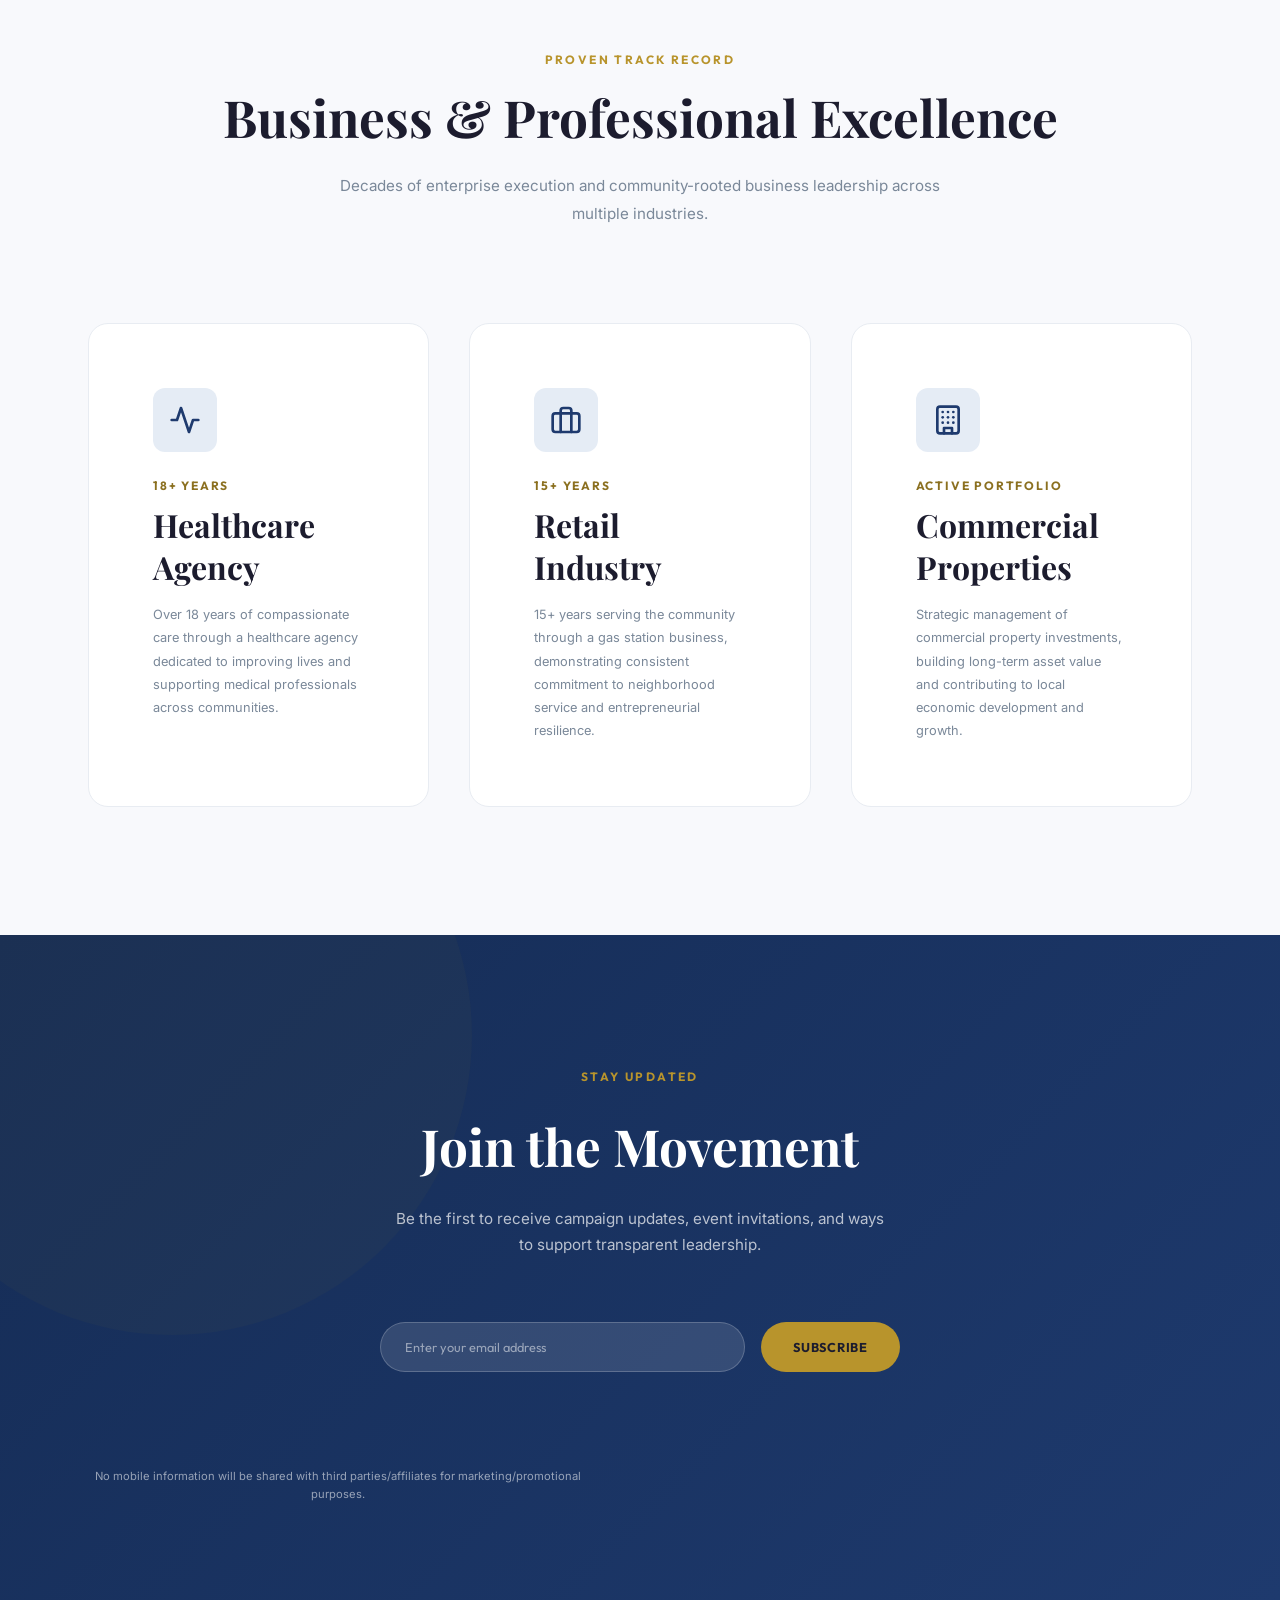
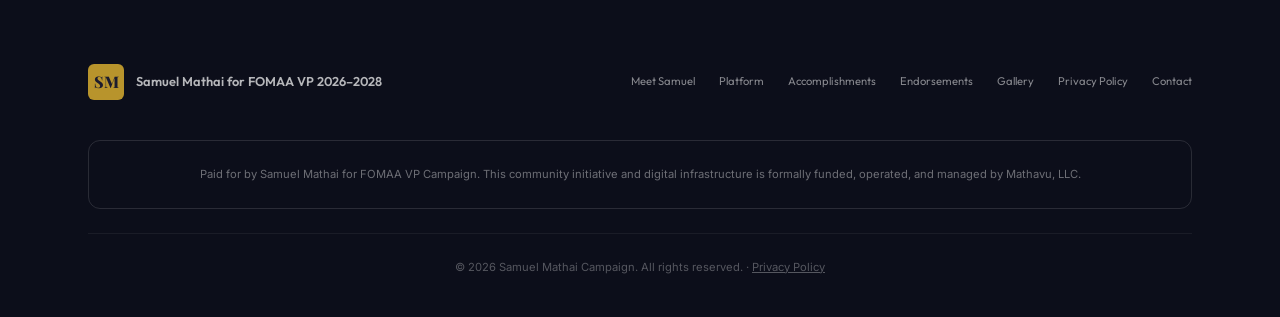
==== commit 0cc8f61a: "Add SMS disclaimer below signup form, update all footer disclaimers with Mathavu LLC funding stateme" ====
--- a/index.html
+++ b/index.html
@@ -581,6 +581,9 @@
             Subscribe
           </button>
         </form>
+        <p style="font-size: var(--fs-xs); color: rgba(255,255,255,0.55); margin-top: var(--sp-sm); line-height: 1.6; max-width: 500px;">
+          No mobile information will be shared with third parties/affiliates for marketing/promotional purposes.
+        </p>
       </div>
     </div>
   </section>
@@ -605,12 +608,8 @@
 
       <div class="footer__disclaimer" id="disclaimer">
         <p>
-          <strong>Political Disclaimer:</strong> This website is a campaign communication for Samuel Mathai's candidacy
-          for FOMAA Vice President (Term 2026–2028).
-          The content presented represents the candidate's platform, achievements, and vision. Endorsements listed
-          reflect public support and activities.
-          This site is not officially affiliated with FOMAA's national administration.
-          Operated and funded by Mathavu, LLC.
+          Paid for by Samuel Mathai for FOMAA VP Campaign. This community initiative and digital infrastructure 
+          is formally funded, operated, and managed by Mathavu, LLC.
         </p>
       </div>
 
--- a/index.css
+++ b/index.css
@@ -484,7 +484,7 @@
   font-weight: 800;
   letter-spacing: 0.08em;
   text-transform: uppercase;
-  background: linear-gradient(135deg, var(--clr-accent) 0%, #d05528 40%, var(--clr-accent-dark) 100%);
+  background: linear-gradient(135deg, red 0%, blue 100%);
   -webkit-background-clip: text;
   -webkit-text-fill-color: transparent;
   background-clip: text;
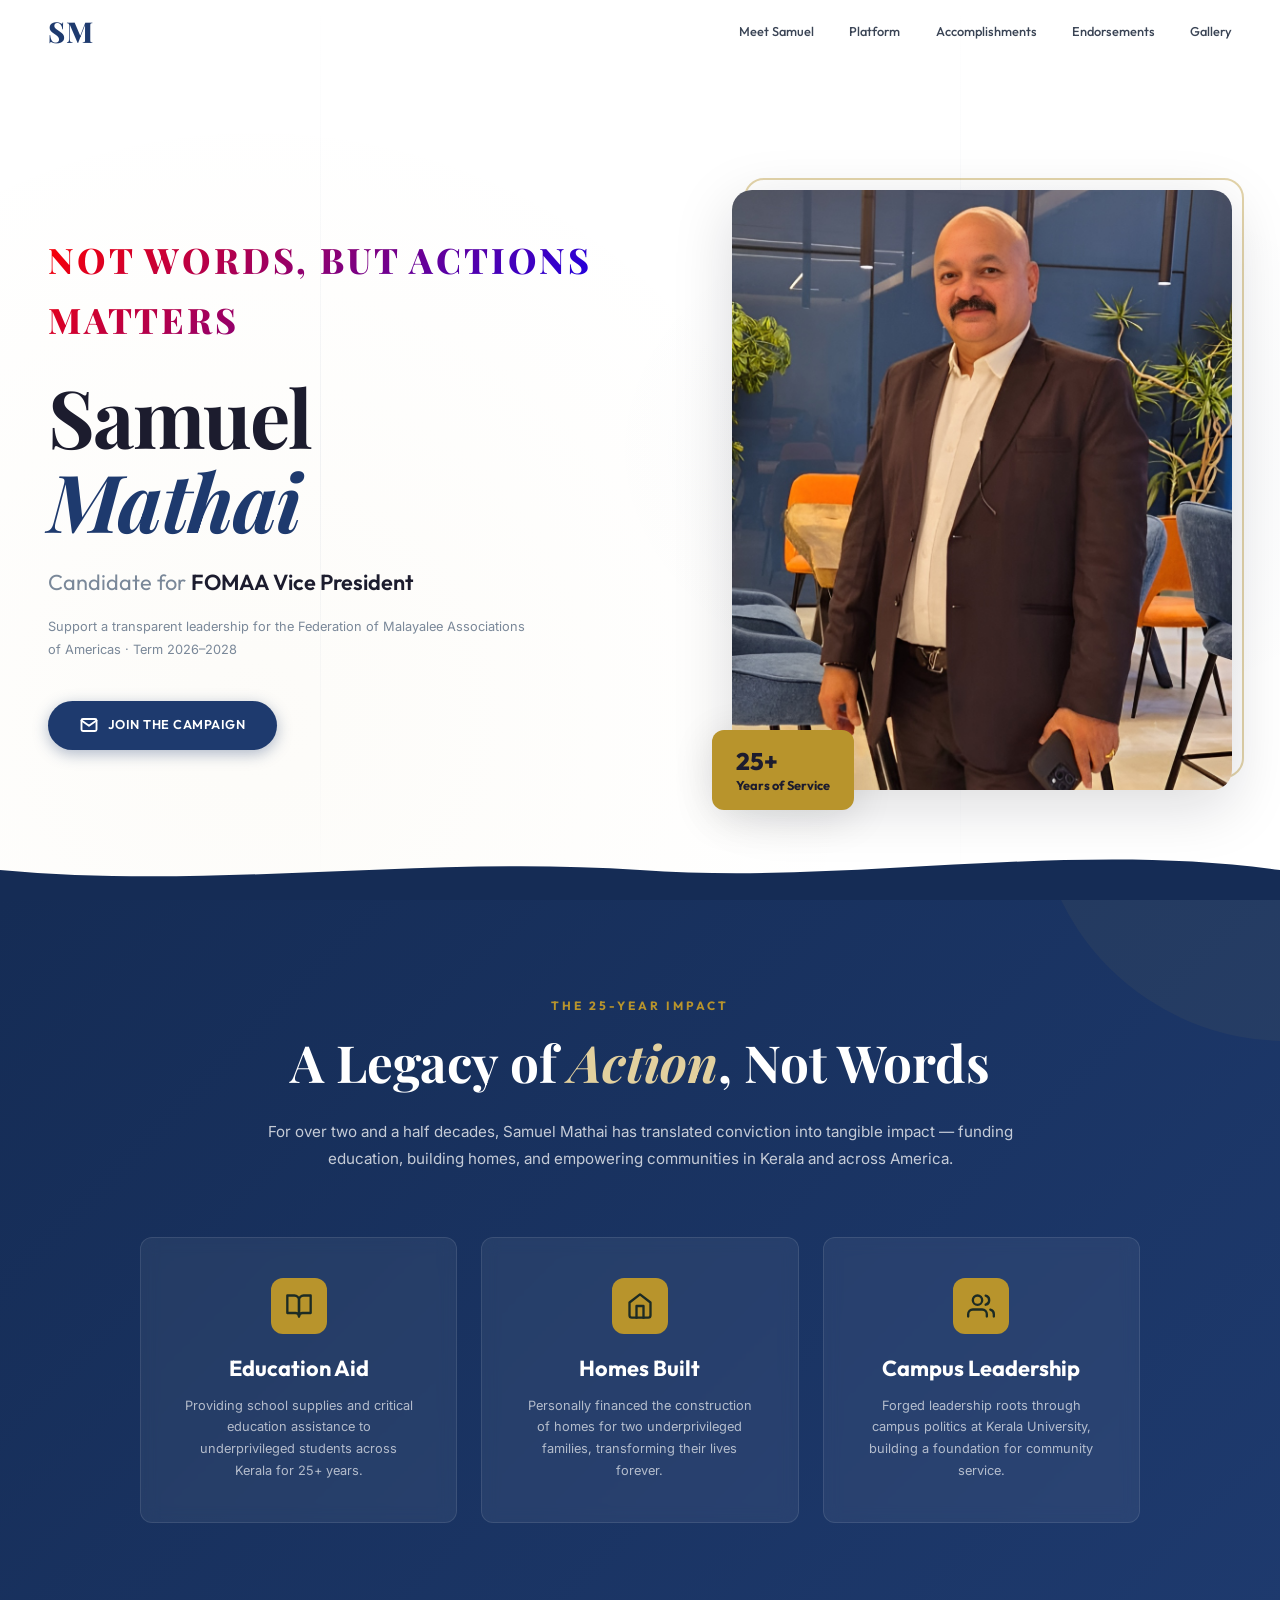
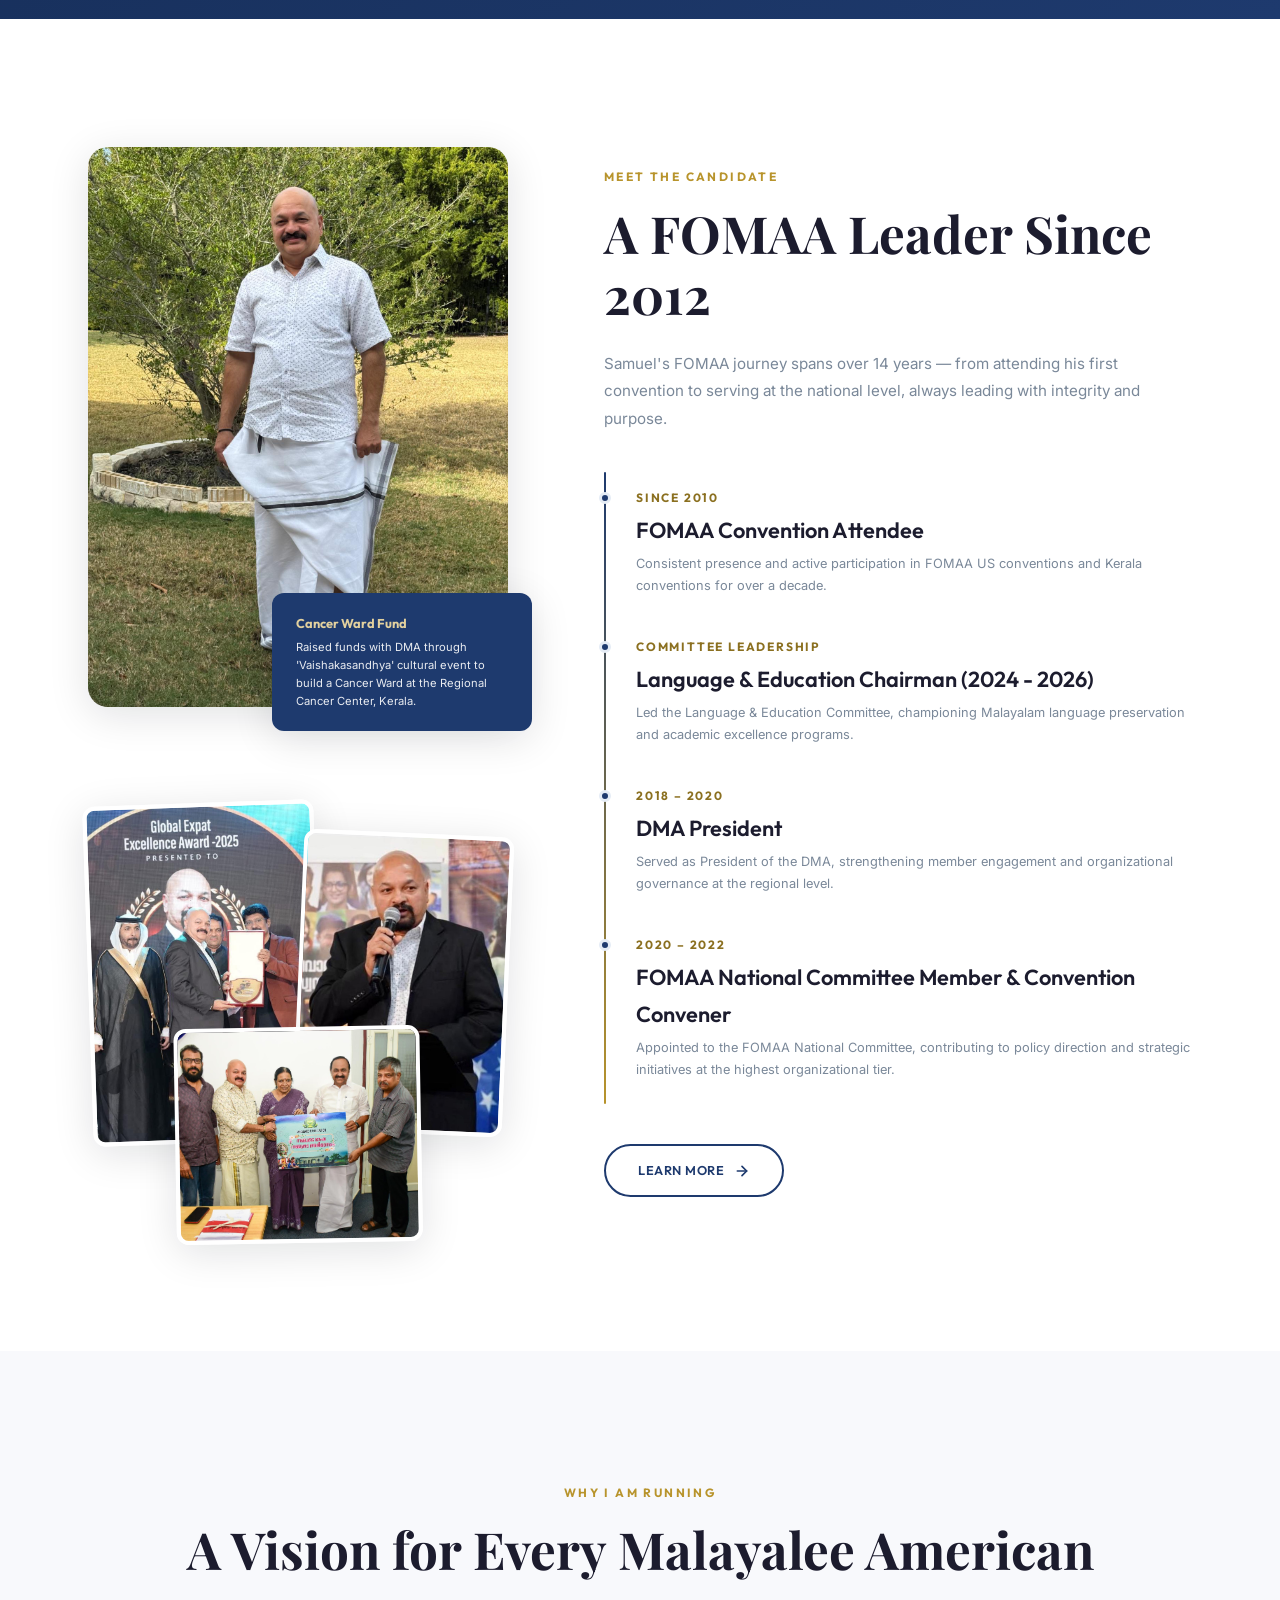
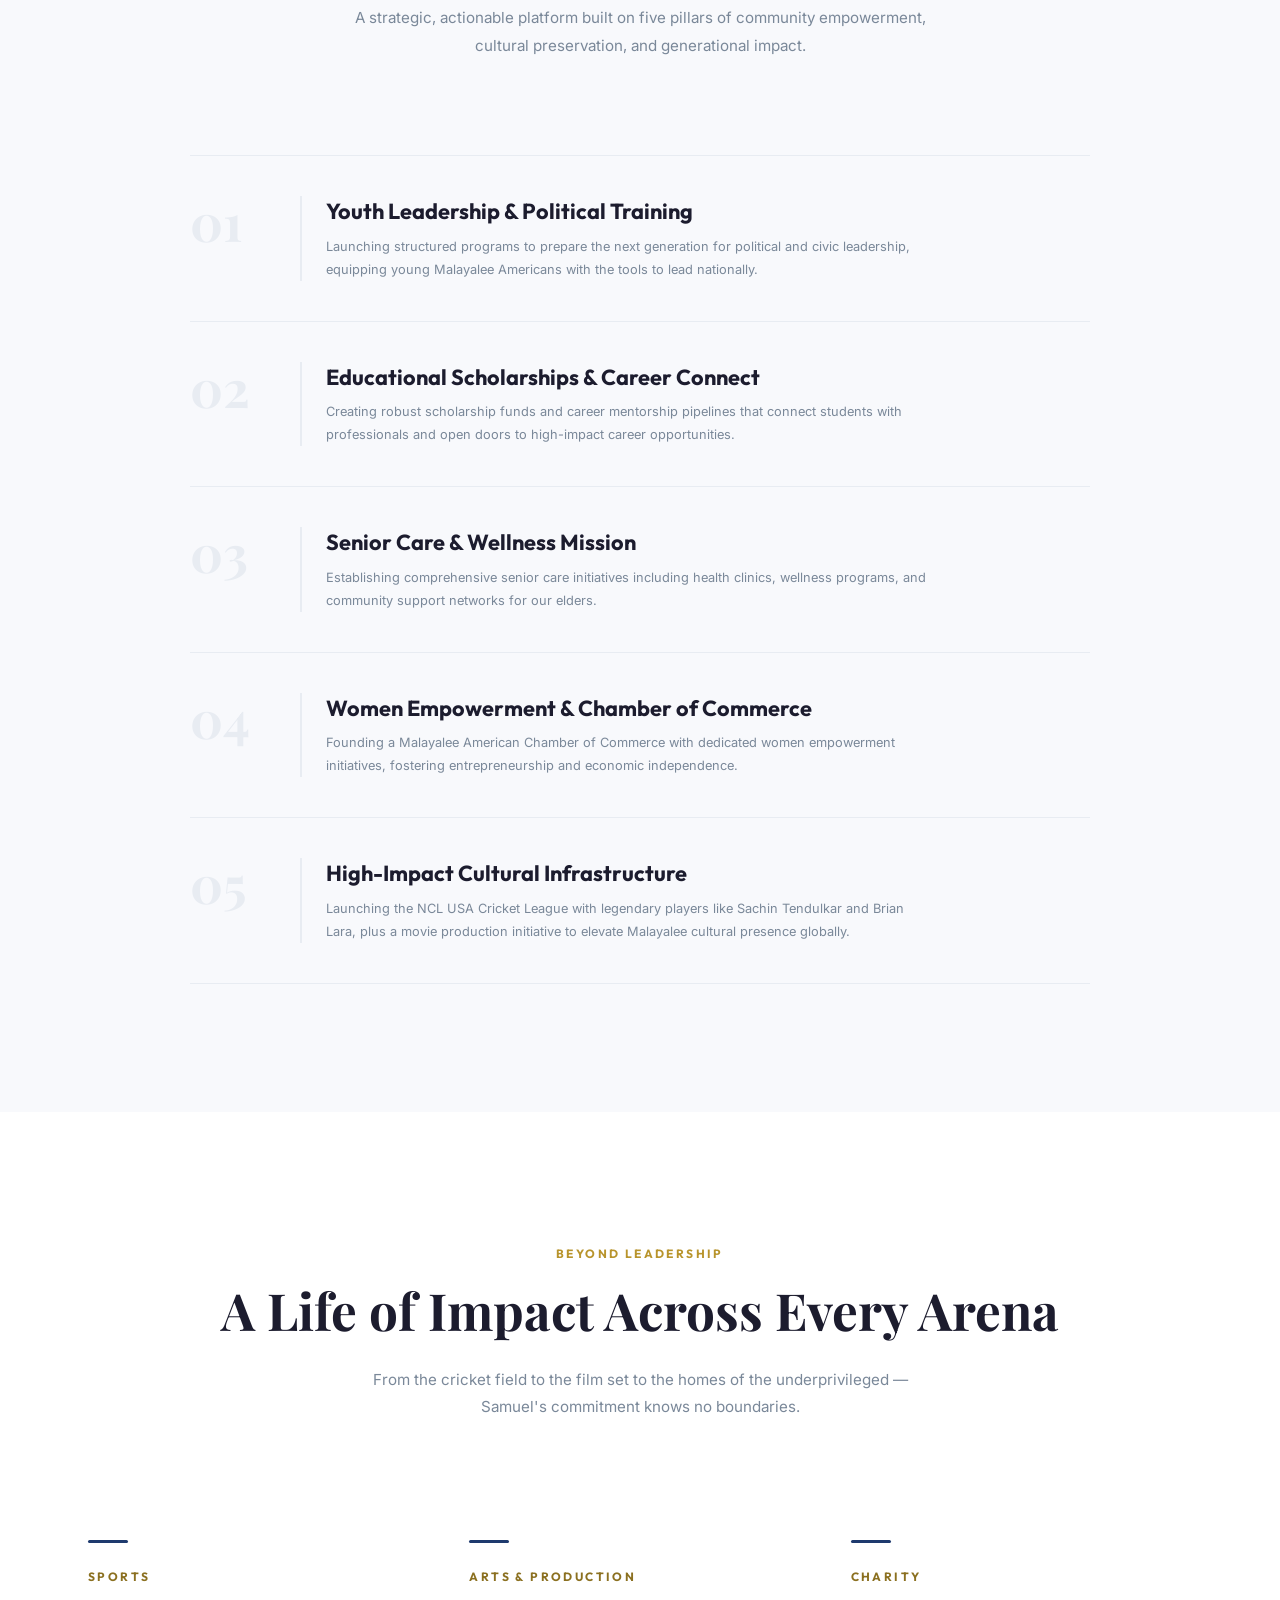
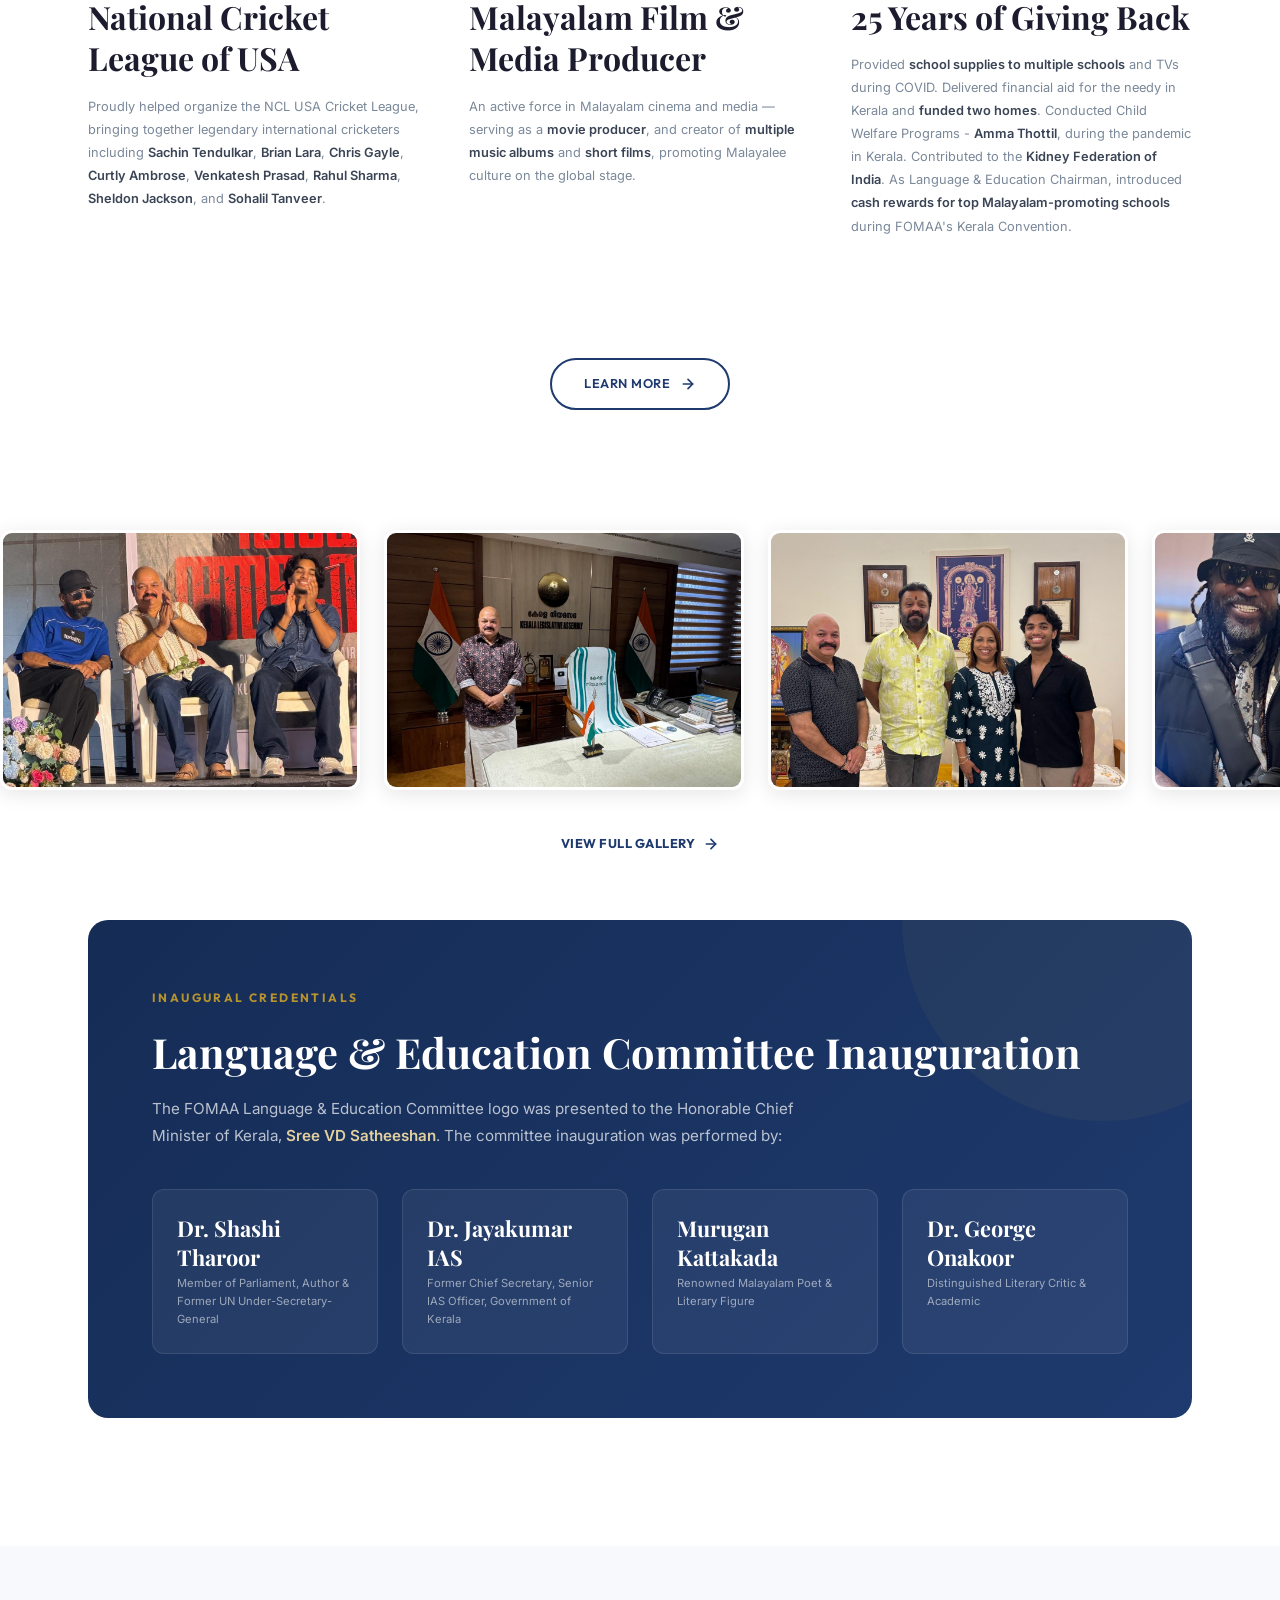
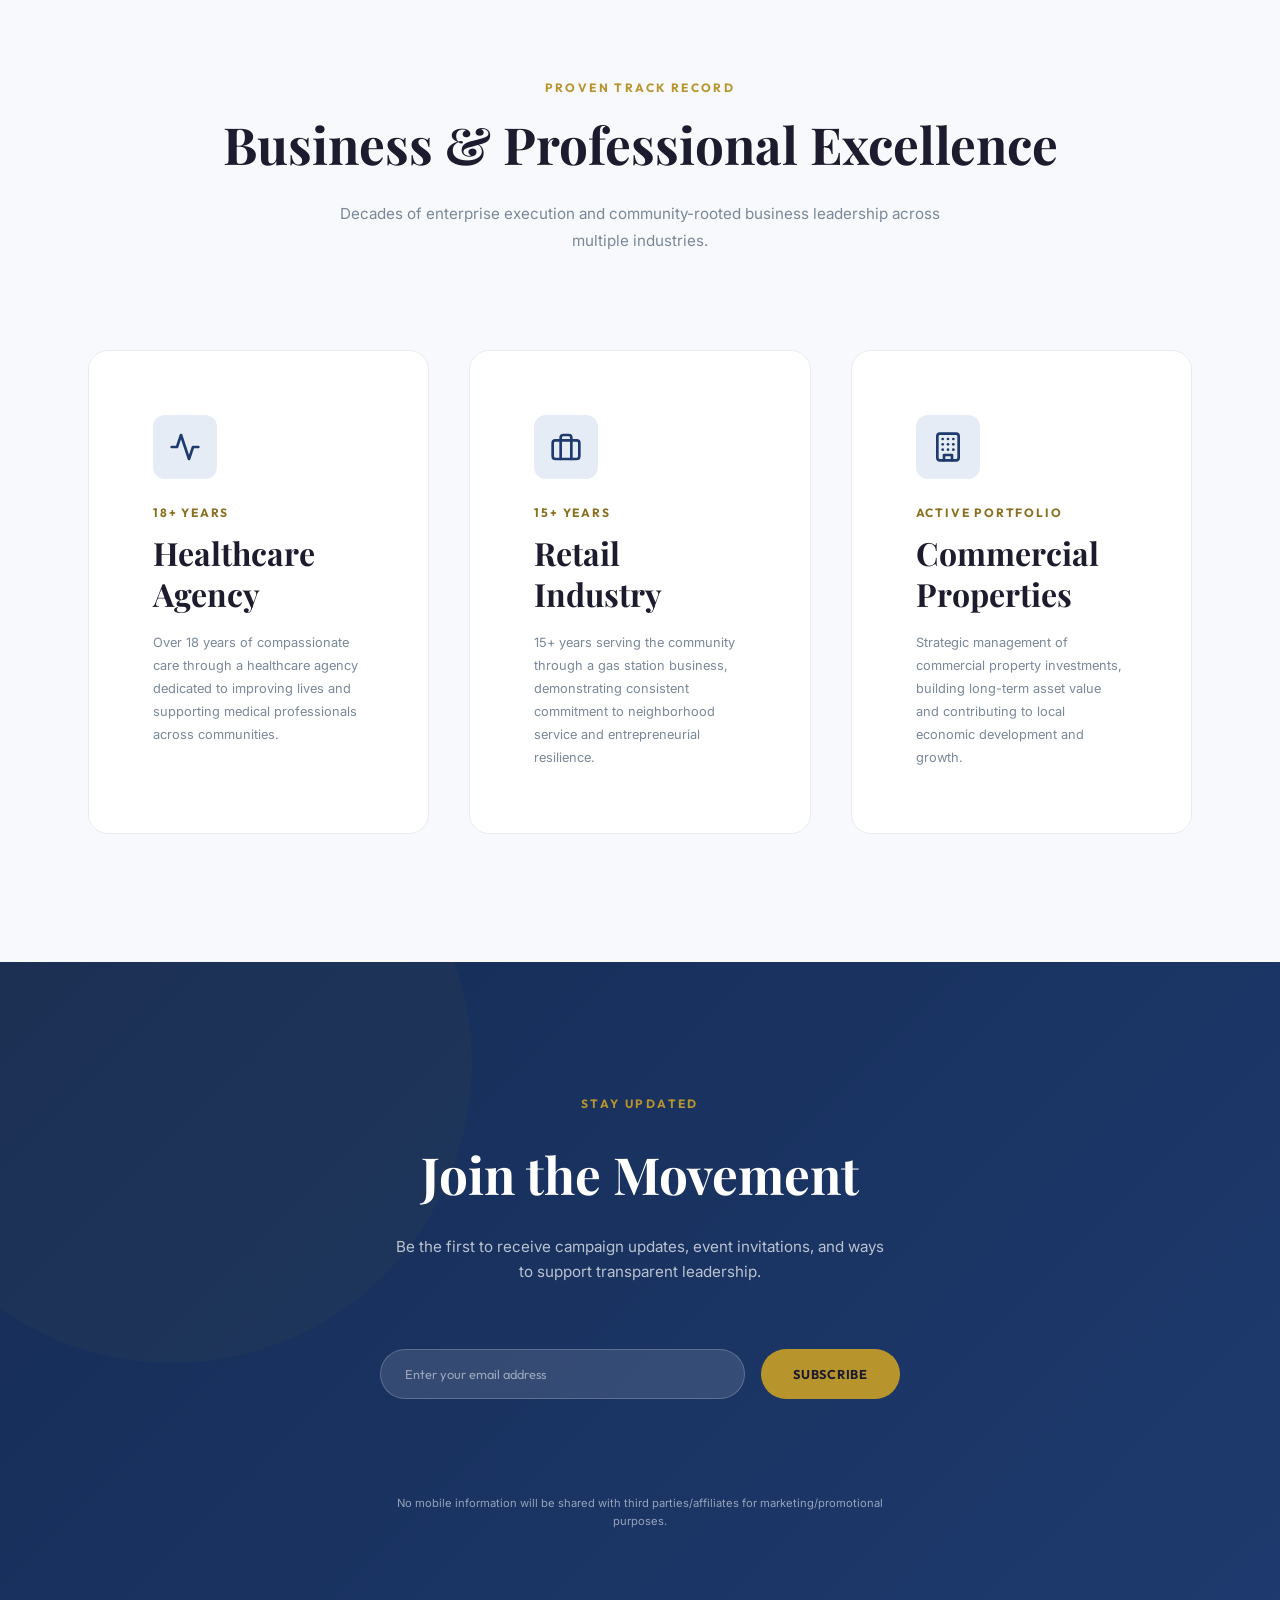
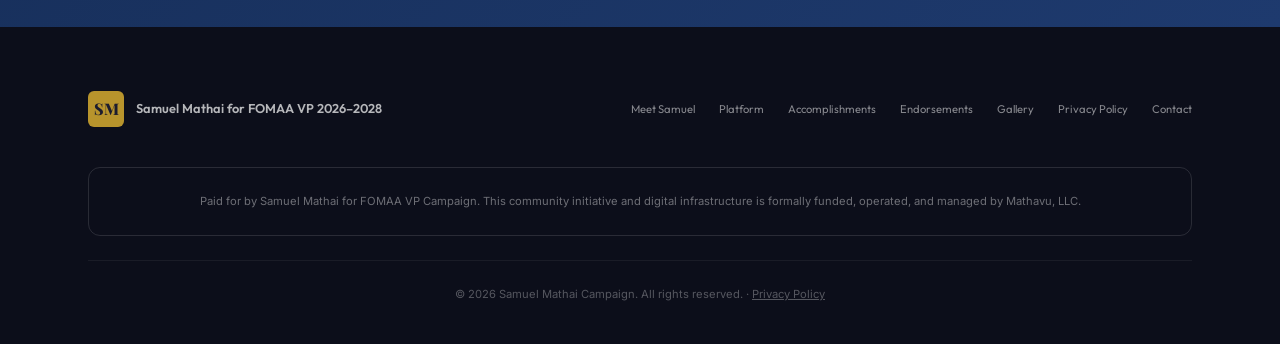
==== commit 9e96419a: "Fix SMS disclaimer centering, content updates" ====
--- a/index.html
+++ b/index.html
@@ -369,7 +369,8 @@
           <h4 class="credentials__pillar-title">25 Years of Giving Back</h4>
           <p class="credentials__pillar-desc">
             Provided <strong>school supplies to multiple schools</strong> and TVs during COVID.
-            Delivered financial aid for the needy in Kerala and <strong>funded two homes</strong>.
+            Delivered financial aid for the needy in Kerala and <strong>funded two homes</strong>. Conducted Child
+            Welfare Programs - <strong> Amma Thottil</strong>, during the pandemic in Kerala.
             Contributed to the <strong>Kidney Federation of India</strong>.
             As Language & Education Chairman, introduced <strong>cash rewards for top Malayalam-promoting
               schools</strong> during FOMAA's Kerala Convention.
@@ -581,7 +582,8 @@
             Subscribe
           </button>
         </form>
-        <p style="font-size: var(--fs-xs); color: rgba(255,255,255,0.55); margin-top: var(--sp-sm); line-height: 1.6; max-width: 500px;">
+        <p
+          style="font-size: var(--fs-xs); color: rgba(255,255,255,0.55); margin: var(--sp-sm) auto 0; line-height: 1.6; max-width: 500px; text-align: center;">
           No mobile information will be shared with third parties/affiliates for marketing/promotional purposes.
         </p>
       </div>
@@ -608,13 +610,14 @@
 
       <div class="footer__disclaimer" id="disclaimer">
         <p>
-          Paid for by Samuel Mathai for FOMAA VP Campaign. This community initiative and digital infrastructure 
+          Paid for by Samuel Mathai for FOMAA VP Campaign. This community initiative and digital infrastructure
           is formally funded, operated, and managed by Mathavu, LLC.
         </p>
       </div>
 
       <div class="footer__bottom">
-        <p>&copy; 2026 Samuel Mathai Campaign. All rights reserved. · <a href="/privacy" style="color: inherit; text-decoration: underline;">Privacy Policy</a></p>
+        <p>&copy; 2026 Samuel Mathai Campaign. All rights reserved. · <a href="/privacy"
+            style="color: inherit; text-decoration: underline;">Privacy Policy</a></p>
       </div>
     </div>
   </footer>
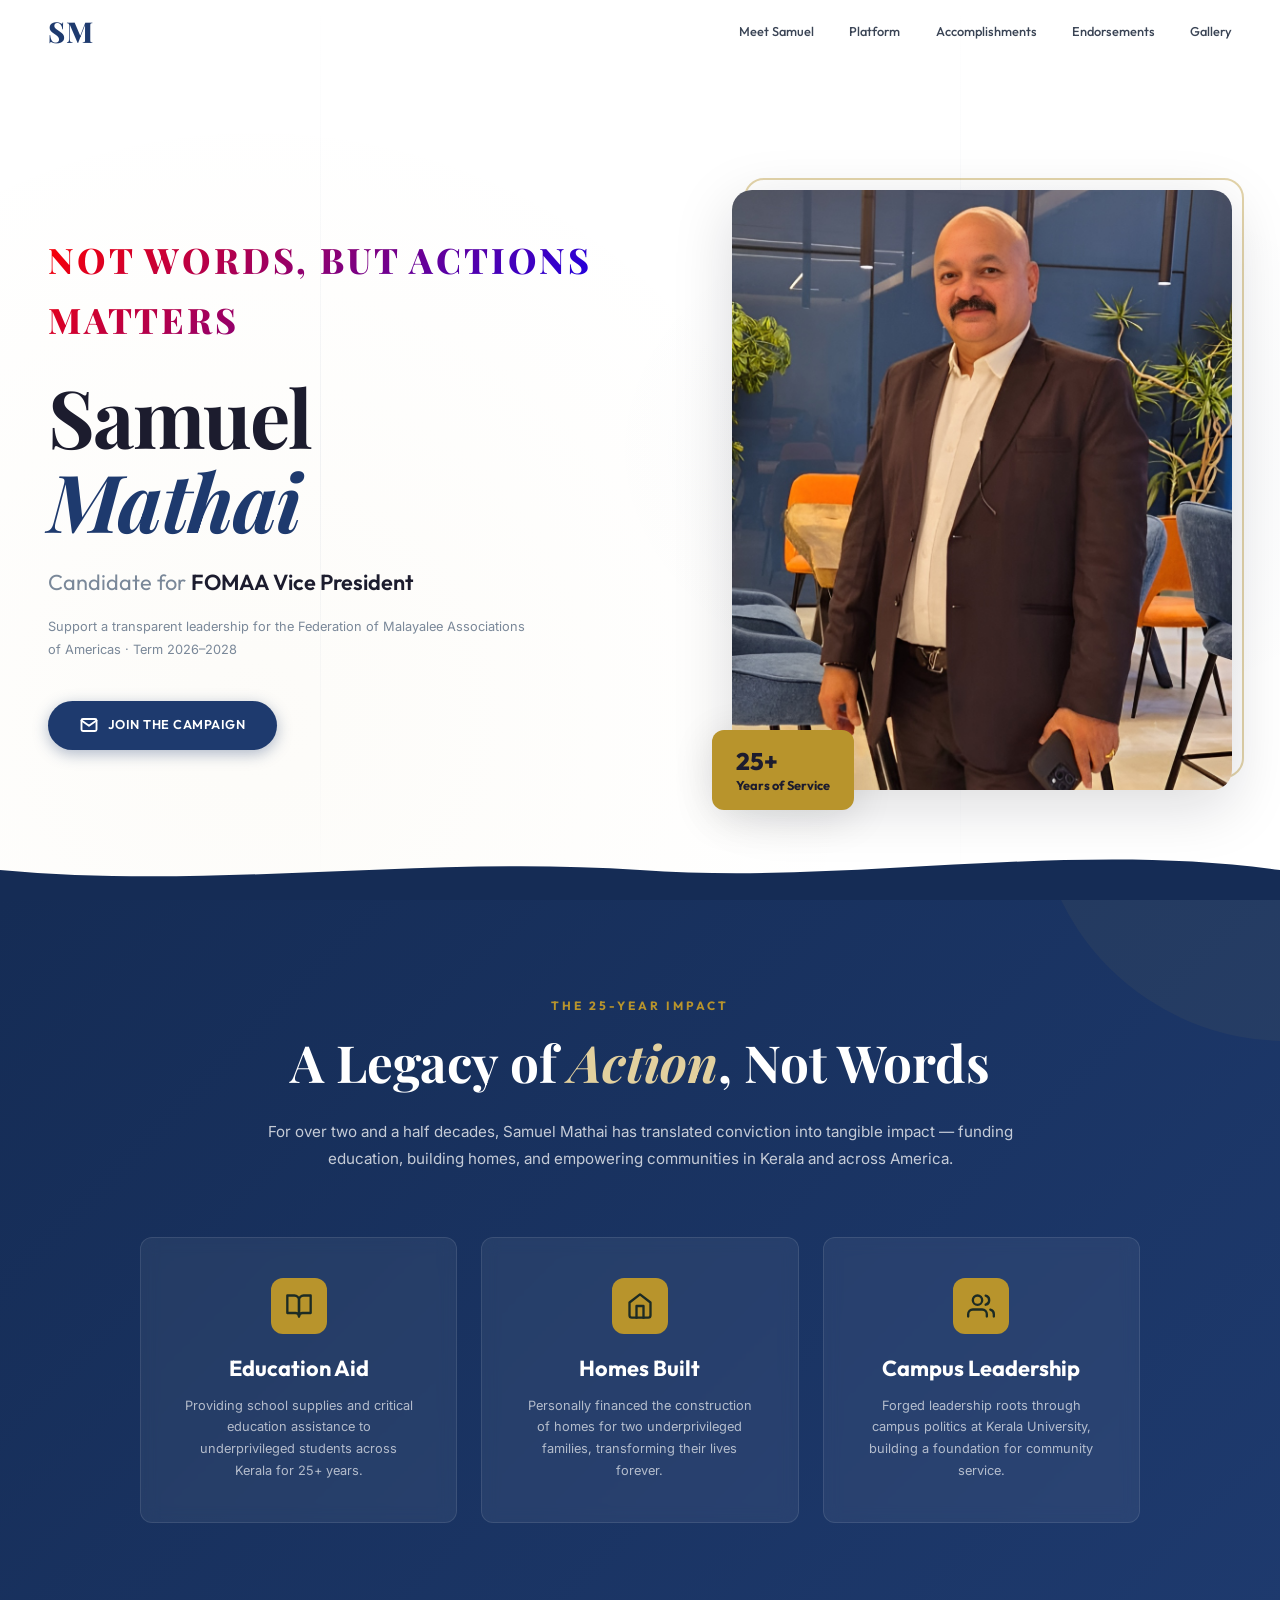
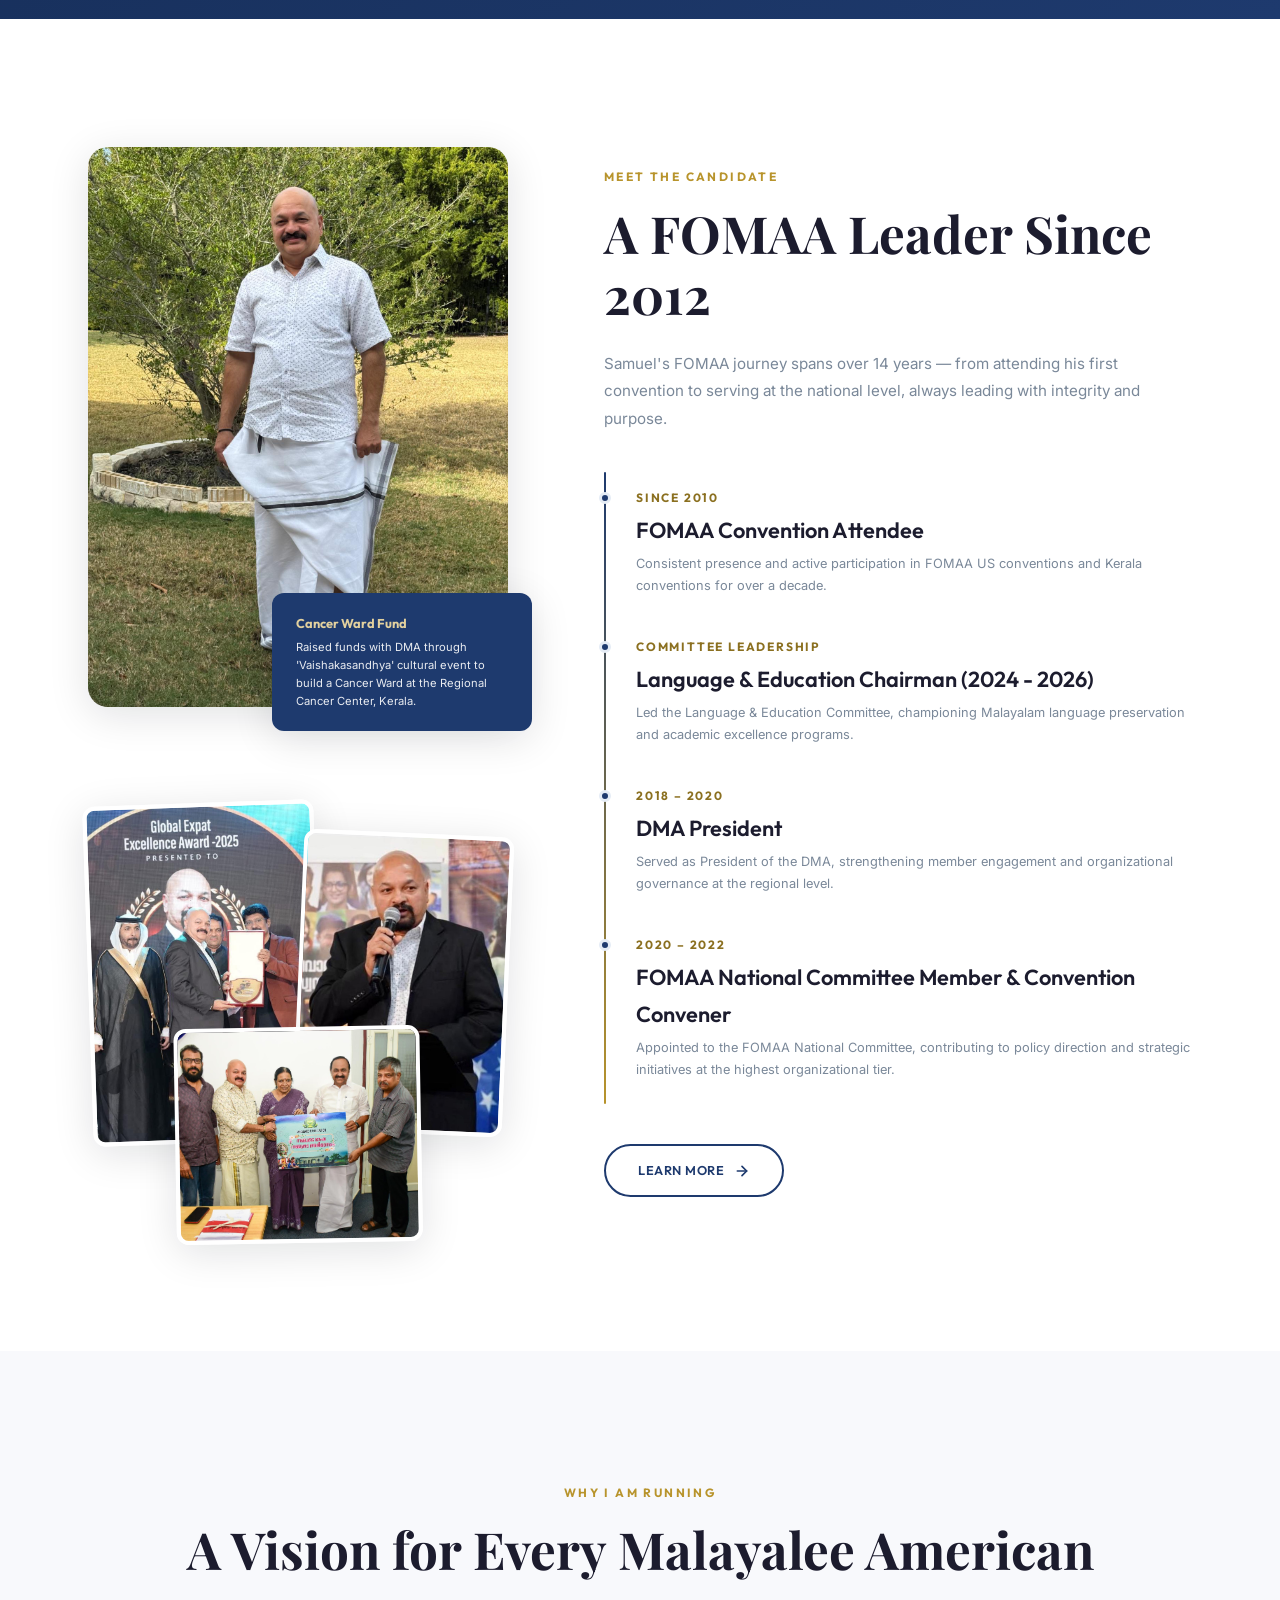
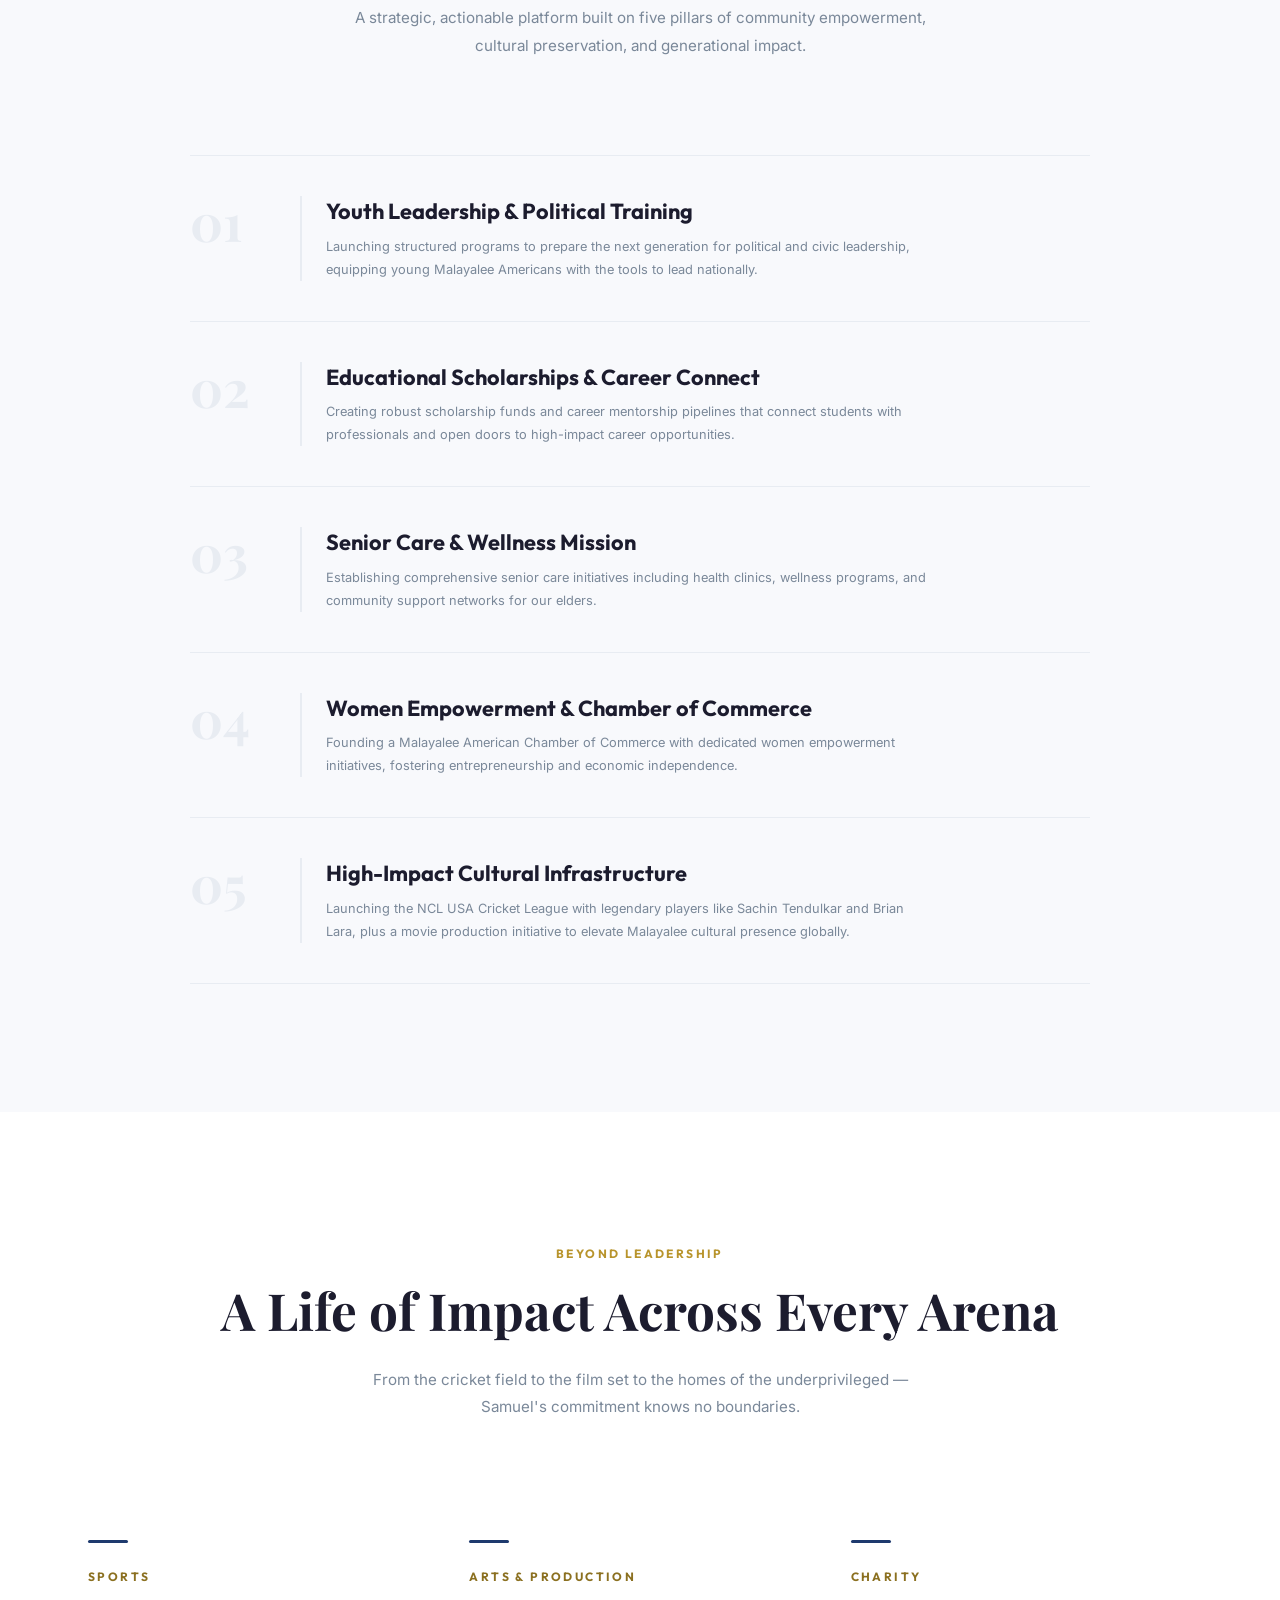
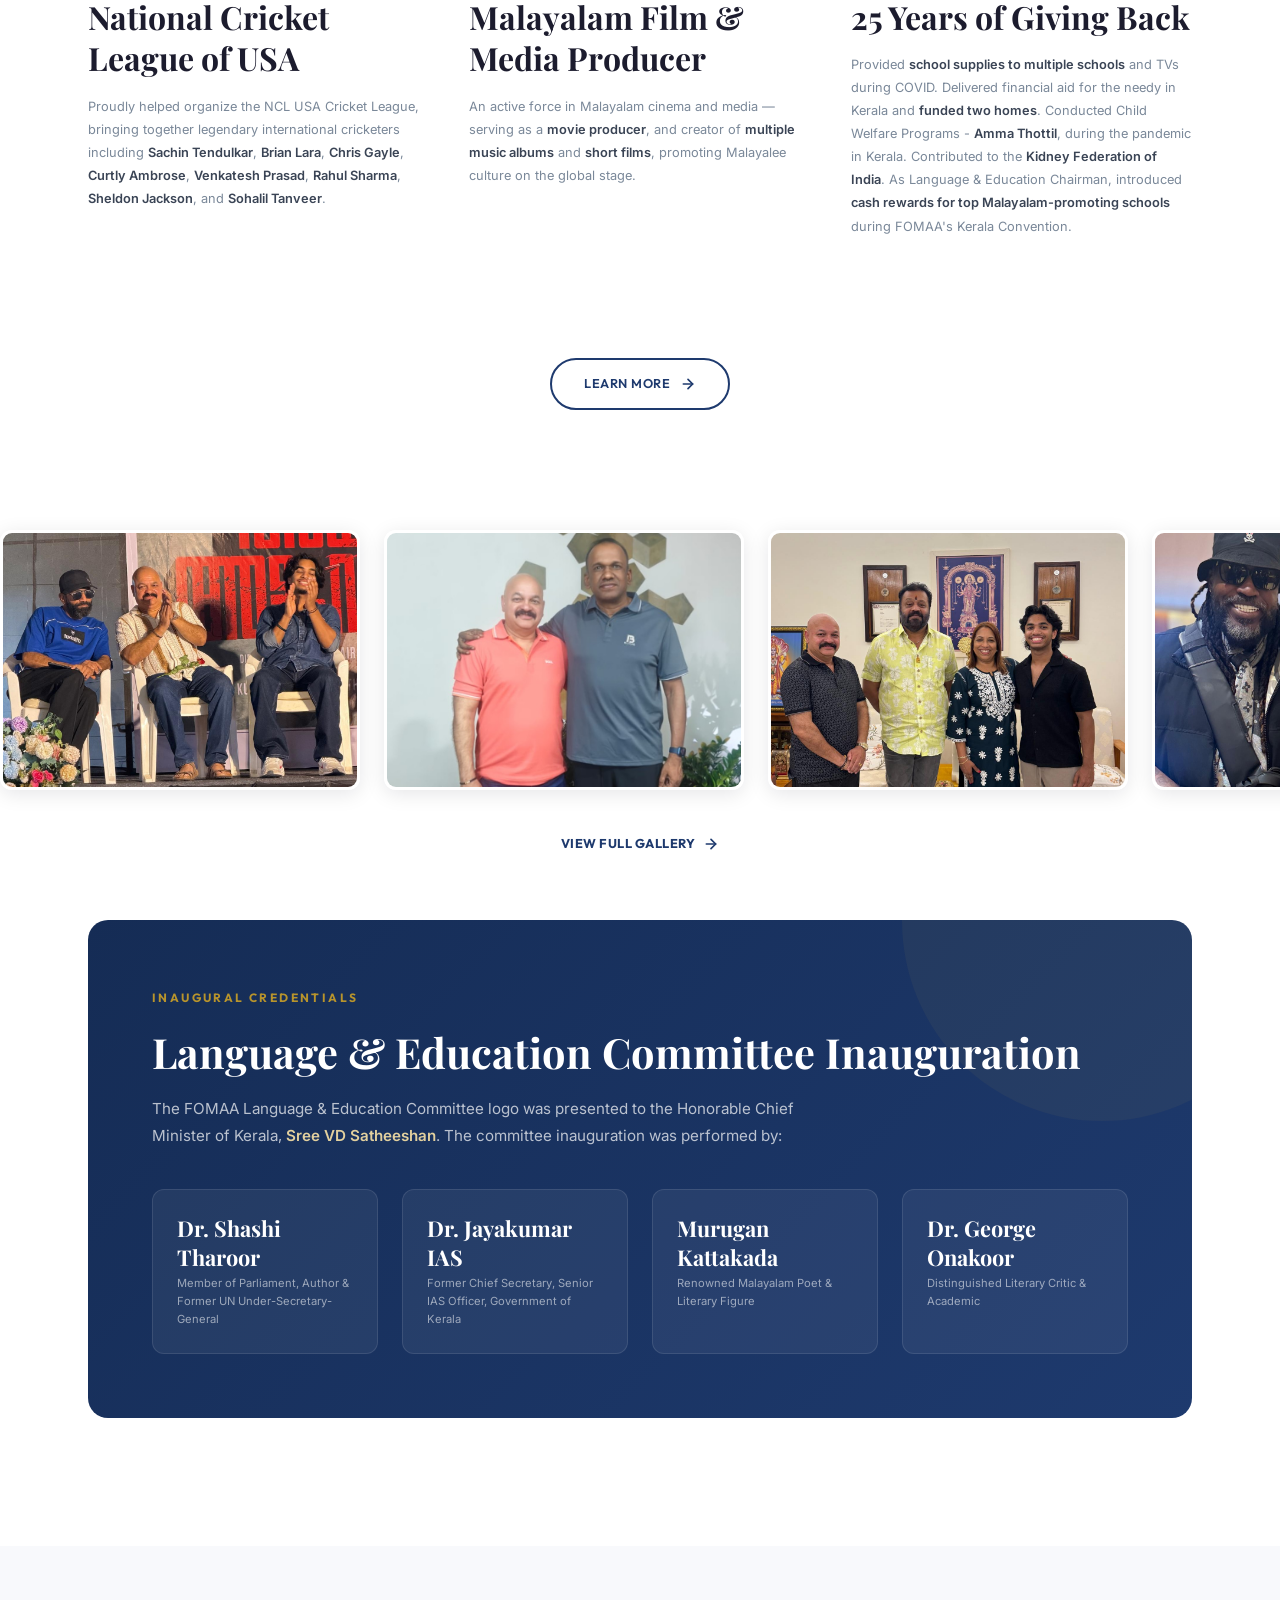
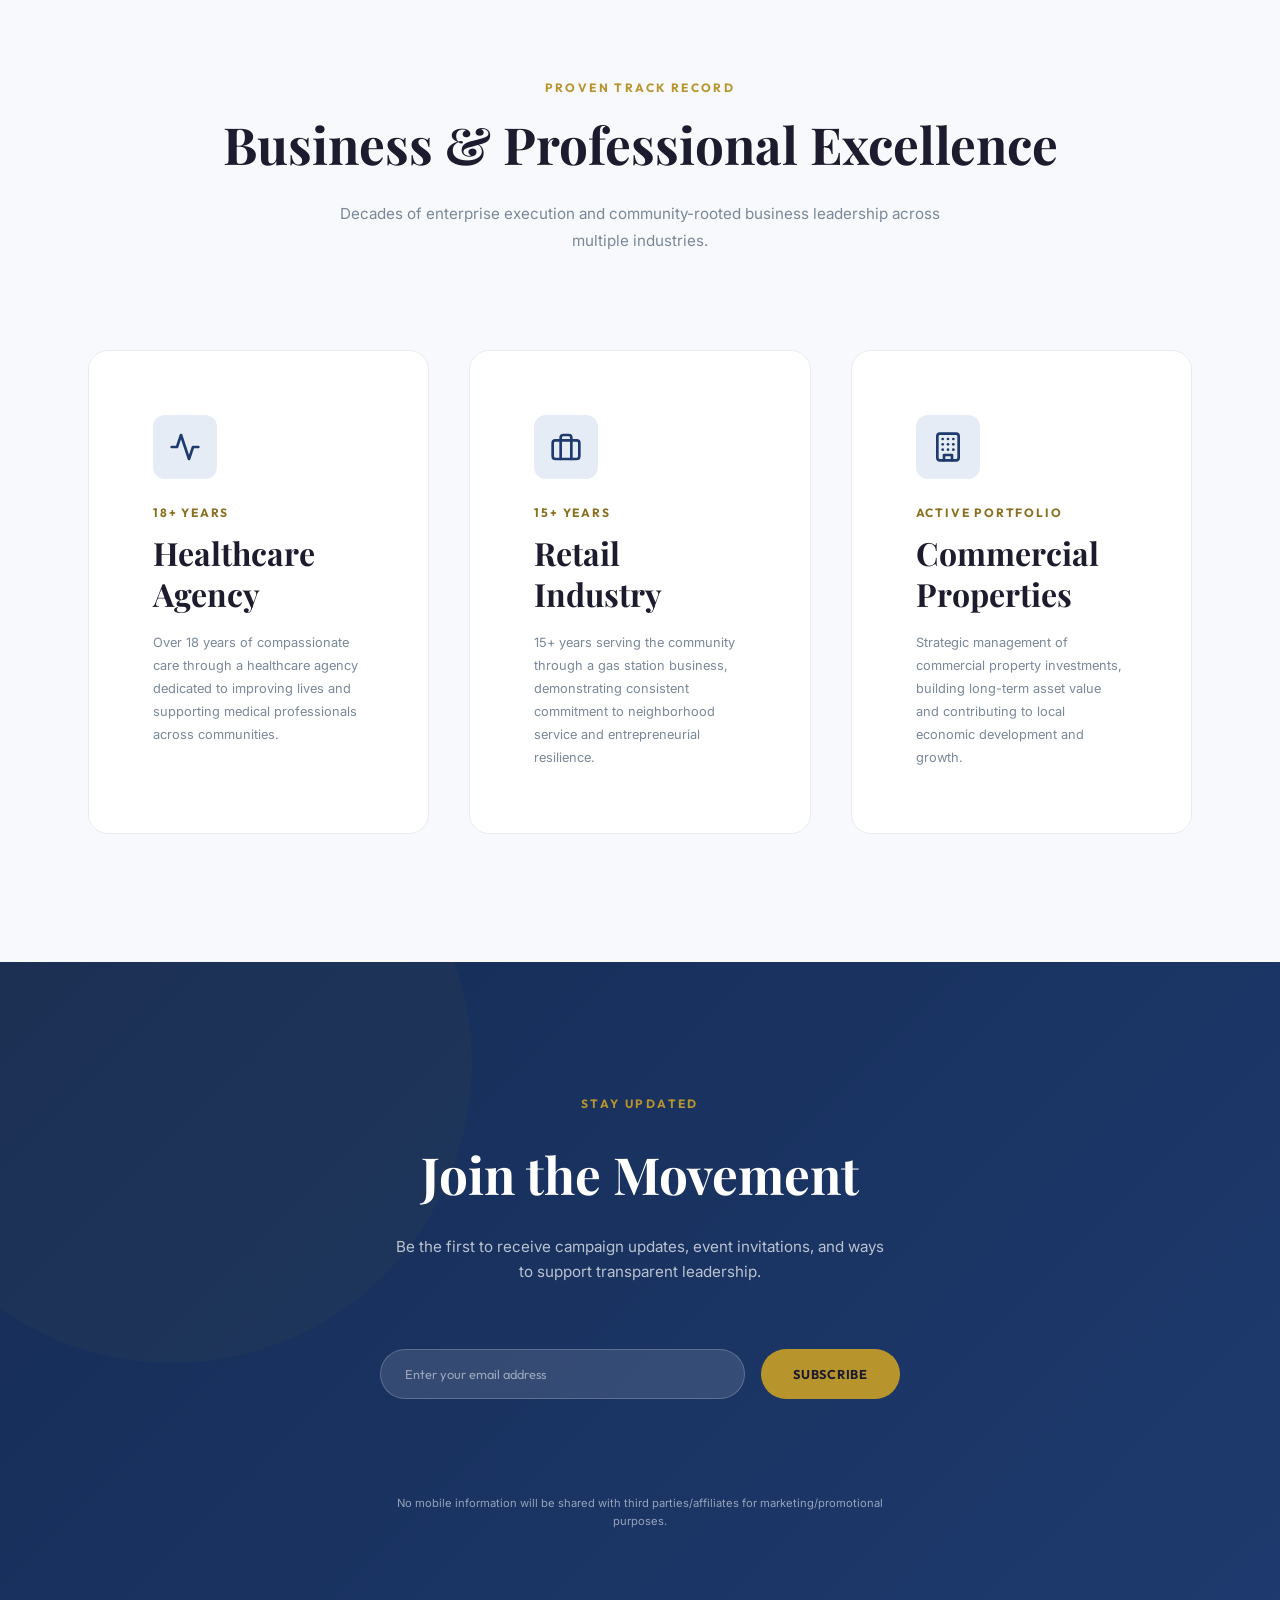
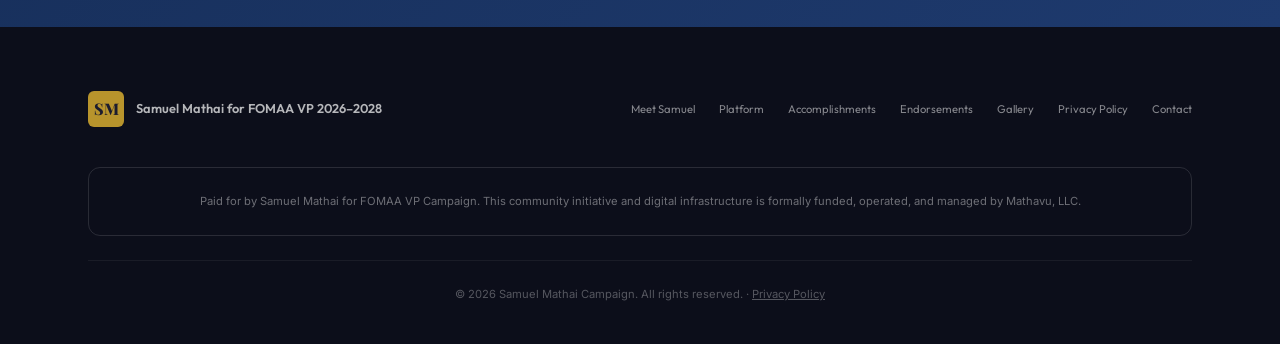
==== commit 87624c52: "Add close button + zoom lightbox to homepage (meet section + photo strip)" ====
--- a/index.html
+++ b/index.html
@@ -732,30 +732,75 @@
     // --- Gallery Lightbox ---
     const lightbox = document.createElement('div');
     lightbox.className = 'lightbox';
-    lightbox.innerHTML = '<img class="lightbox__img" src="" alt="Gallery image">';
+    lightbox.innerHTML = `
+      <button class="lightbox__close" aria-label="Close">
+        <svg viewBox="0 0 24 24" fill="none" stroke-linecap="round" stroke-linejoin="round">
+          <line x1="18" y1="6" x2="6" y2="18"/><line x1="6" y1="6" x2="18" y2="18"/>
+        </svg>
+      </button>
+      <div class="lightbox__img-wrap">
+        <img class="lightbox__img" src="" alt="Gallery image">
+      </div>`;
     document.body.appendChild(lightbox);
 
     const lightboxImg = lightbox.querySelector('.lightbox__img');
-
+    const imgWrap = lightbox.querySelector('.lightbox__img-wrap');
+    const closeBtn = lightbox.querySelector('.lightbox__close');
+
+    function closeLightbox() {
+      lightbox.classList.remove('active');
+      imgWrap.classList.remove('zoomed');
+      lightboxImg.style.transformOrigin = 'center center';
+      document.body.style.overflow = '';
+    }
+
+    // Open lightbox on meet gallery + photo strip image click
     document.querySelectorAll('.meet__gallery-item, .photo-strip__item').forEach(item => {
       item.style.cursor = 'pointer';
       item.addEventListener('click', () => {
-        const src = item.querySelector('img').src;
-        lightboxImg.src = src;
-        lightbox.classList.add('active');
-        document.body.style.overflow = 'hidden';
+        const img = item.querySelector('img');
+        if (img) {
+          lightboxImg.src = img.src;
+          imgWrap.classList.remove('zoomed');
+          lightboxImg.style.transformOrigin = 'center center';
+          lightbox.classList.add('active');
+          document.body.style.overflow = 'hidden';
+        }
       });
     });
 
-    lightbox.addEventListener('click', () => {
-      lightbox.classList.remove('active');
-      document.body.style.overflow = '';
+    // Close button
+    closeBtn.addEventListener('click', (e) => {
+      e.stopPropagation();
+      closeLightbox();
     });
 
+    // Click image to toggle zoom
+    imgWrap.addEventListener('click', (e) => {
+      e.stopPropagation();
+      if (imgWrap.classList.contains('zoomed')) {
+        imgWrap.classList.remove('zoomed');
+        lightboxImg.style.transformOrigin = 'center center';
+      } else {
+        const rect = imgWrap.getBoundingClientRect();
+        const x = ((e.clientX - rect.left) / rect.width) * 100;
+        const y = ((e.clientY - rect.top) / rect.height) * 100;
+        lightboxImg.style.transformOrigin = `${x}% ${y}%`;
+        imgWrap.classList.add('zoomed');
+      }
+    });
+
+    // Click dark overlay (outside image) to close
+    lightbox.addEventListener('click', (e) => {
+      if (e.target === lightbox) {
+        closeLightbox();
+      }
+    });
+
+    // Escape to close
     document.addEventListener('keydown', (e) => {
       if (e.key === 'Escape' && lightbox.classList.contains('active')) {
-        lightbox.classList.remove('active');
-        document.body.style.overflow = '';
+        closeLightbox();
       }
     });
   </script>
--- a/index.css
+++ b/index.css
@@ -1552,7 +1552,7 @@
 .lightbox {
   position: fixed;
   inset: 0;
-  background: rgba(0, 0, 0, 0.85);
+  background: rgba(0, 0, 0, 0.9);
   z-index: 9999;
   display: flex;
   align-items: center;
@@ -1560,9 +1560,9 @@
   opacity: 0;
   visibility: hidden;
   transition: all var(--duration-normal) var(--ease-out);
-  cursor: zoom-out;
   backdrop-filter: blur(8px);
   -webkit-backdrop-filter: blur(8px);
+  overflow: hidden;
 }
 
 .lightbox.active {
@@ -1570,18 +1570,71 @@
   visibility: visible;
 }
 
-.lightbox__img {
+.lightbox__close {
+  position: absolute;
+  top: 1.5rem;
+  right: 1.5rem;
+  width: 48px;
+  height: 48px;
+  background: rgba(255, 255, 255, 0.12);
+  border: 2px solid rgba(255, 255, 255, 0.3);
+  border-radius: 50%;
+  cursor: pointer;
+  display: flex;
+  align-items: center;
+  justify-content: center;
+  z-index: 10001;
+  transition: all 0.2s ease;
+}
+
+.lightbox__close:hover {
+  background: rgba(255, 255, 255, 0.25);
+  border-color: rgba(255, 255, 255, 0.6);
+  transform: scale(1.1);
+}
+
+.lightbox__close svg {
+  width: 22px;
+  height: 22px;
+  stroke: #fff;
+  stroke-width: 2.5;
+}
+
+.lightbox__img-wrap {
+  cursor: zoom-in;
   max-width: 85vw;
   max-height: 85vh;
-  object-fit: contain;
+  overflow: hidden;
   border-radius: var(--radius-md);
   box-shadow: 0 20px 80px rgba(0, 0, 0, 0.5);
   transform: scale(0.9);
   transition: transform var(--duration-normal) var(--ease-out);
 }
 
-.lightbox.active .lightbox__img {
+.lightbox.active .lightbox__img-wrap {
   transform: scale(1);
+}
+
+.lightbox__img-wrap.zoomed {
+  cursor: zoom-out;
+  overflow: auto;
+  max-width: 95vw;
+  max-height: 95vh;
+}
+
+.lightbox__img {
+  display: block;
+  max-width: 100%;
+  max-height: 85vh;
+  object-fit: contain;
+  transition: transform 0.3s ease;
+}
+
+.lightbox__img-wrap.zoomed .lightbox__img {
+  max-width: none;
+  max-height: none;
+  transform: scale(2);
+  transform-origin: center center;
 }
 
 /* ============================================
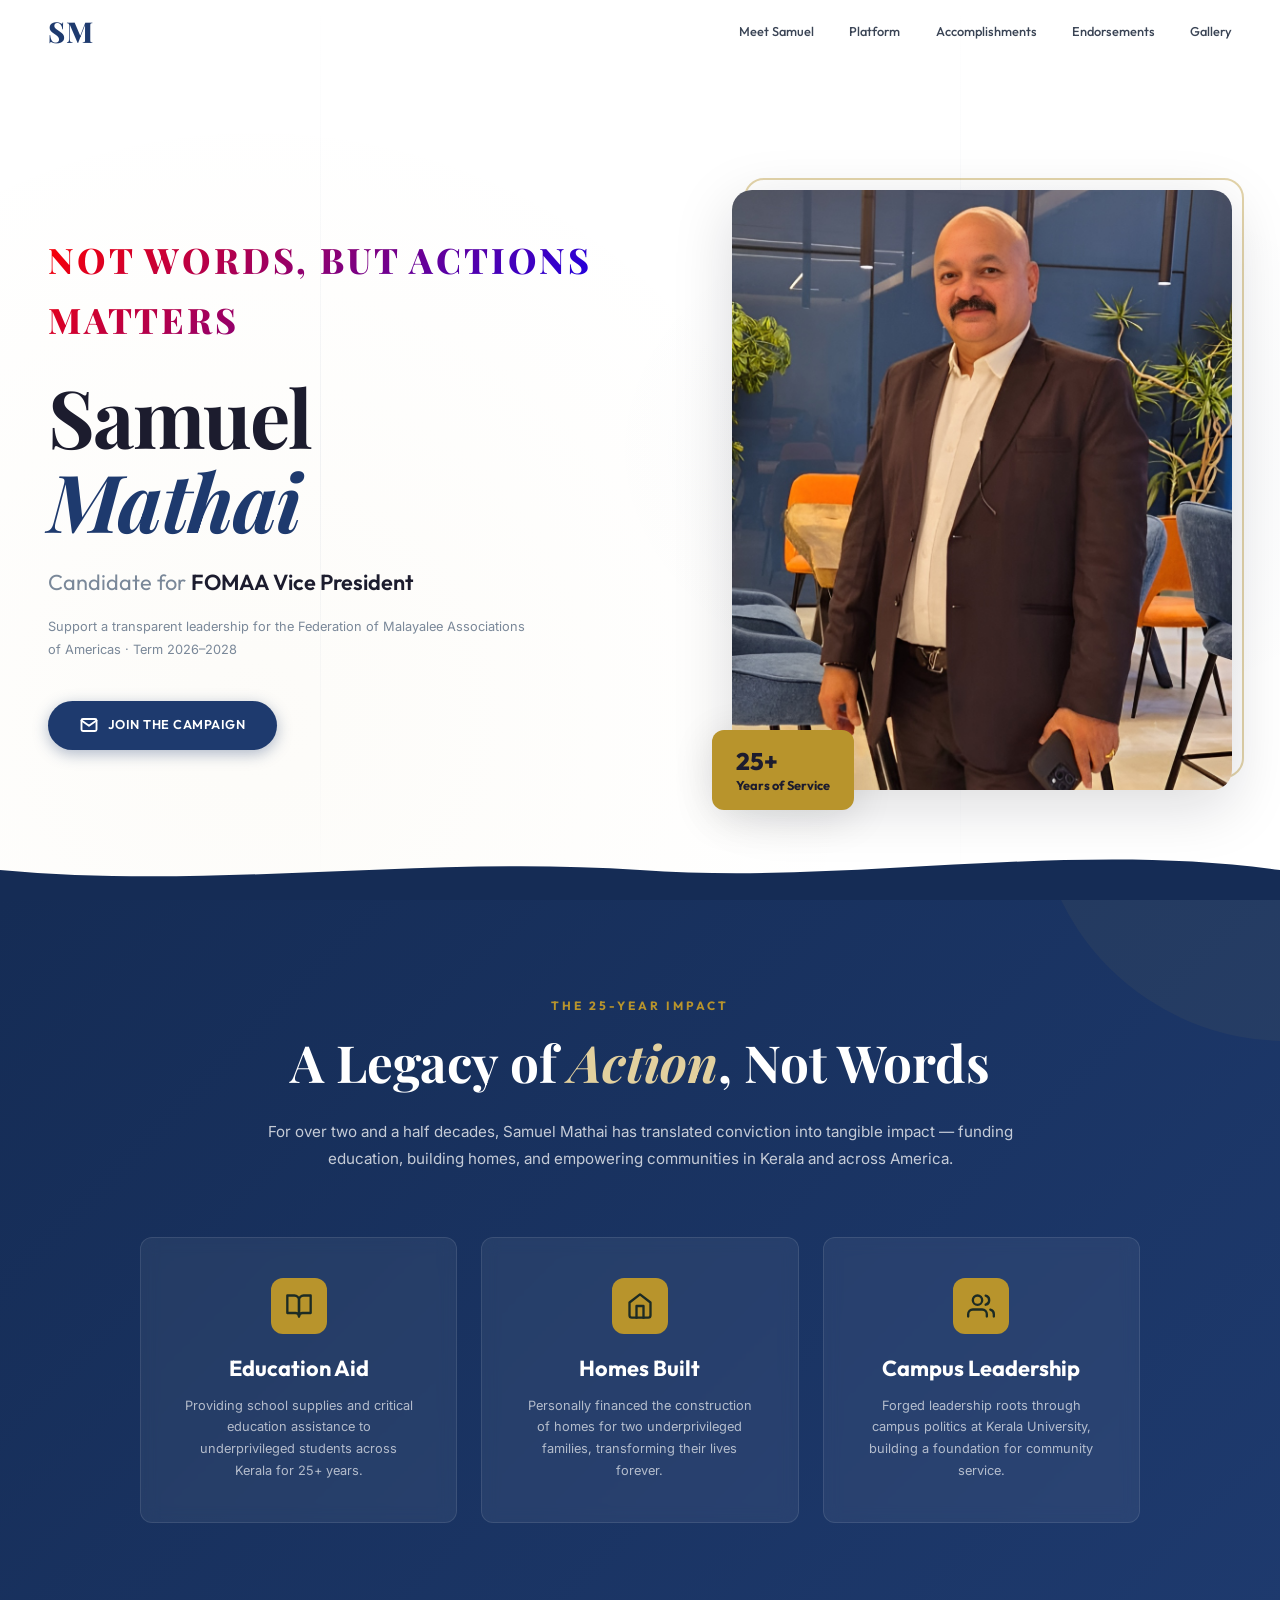
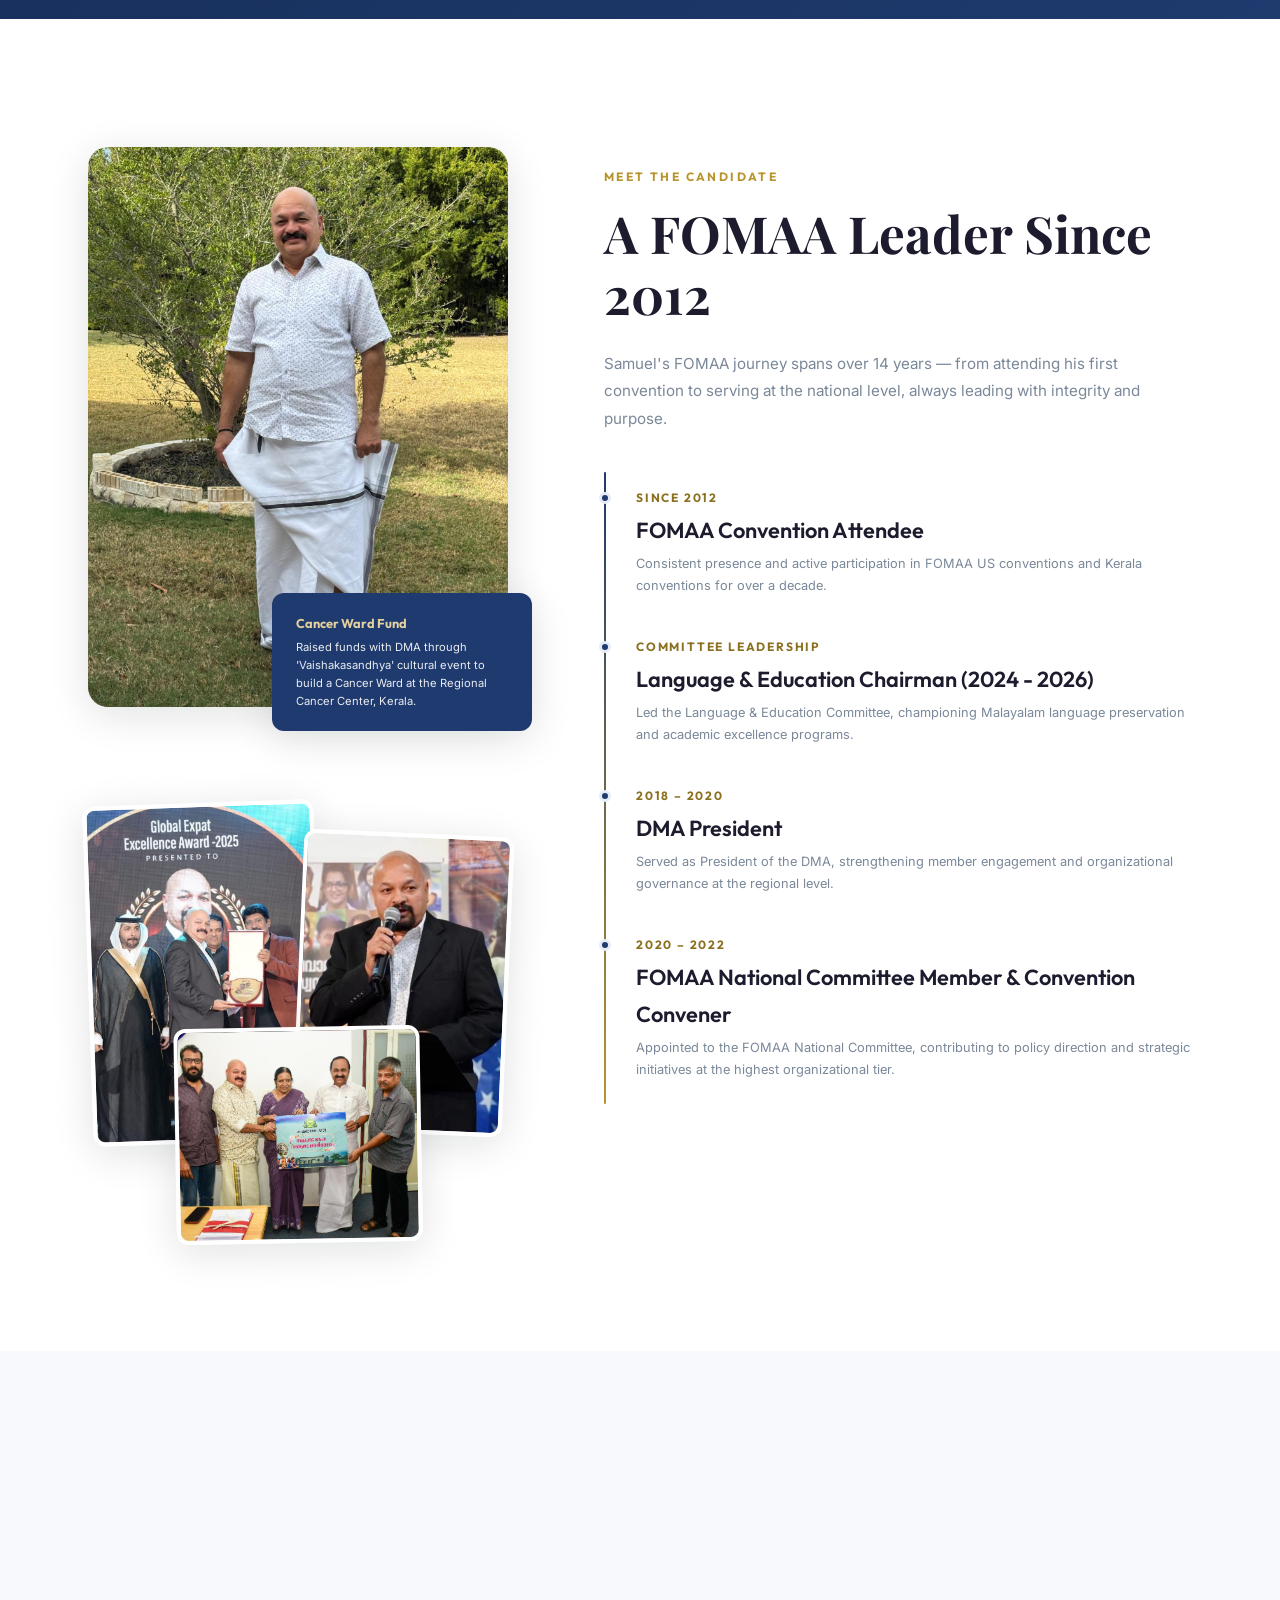
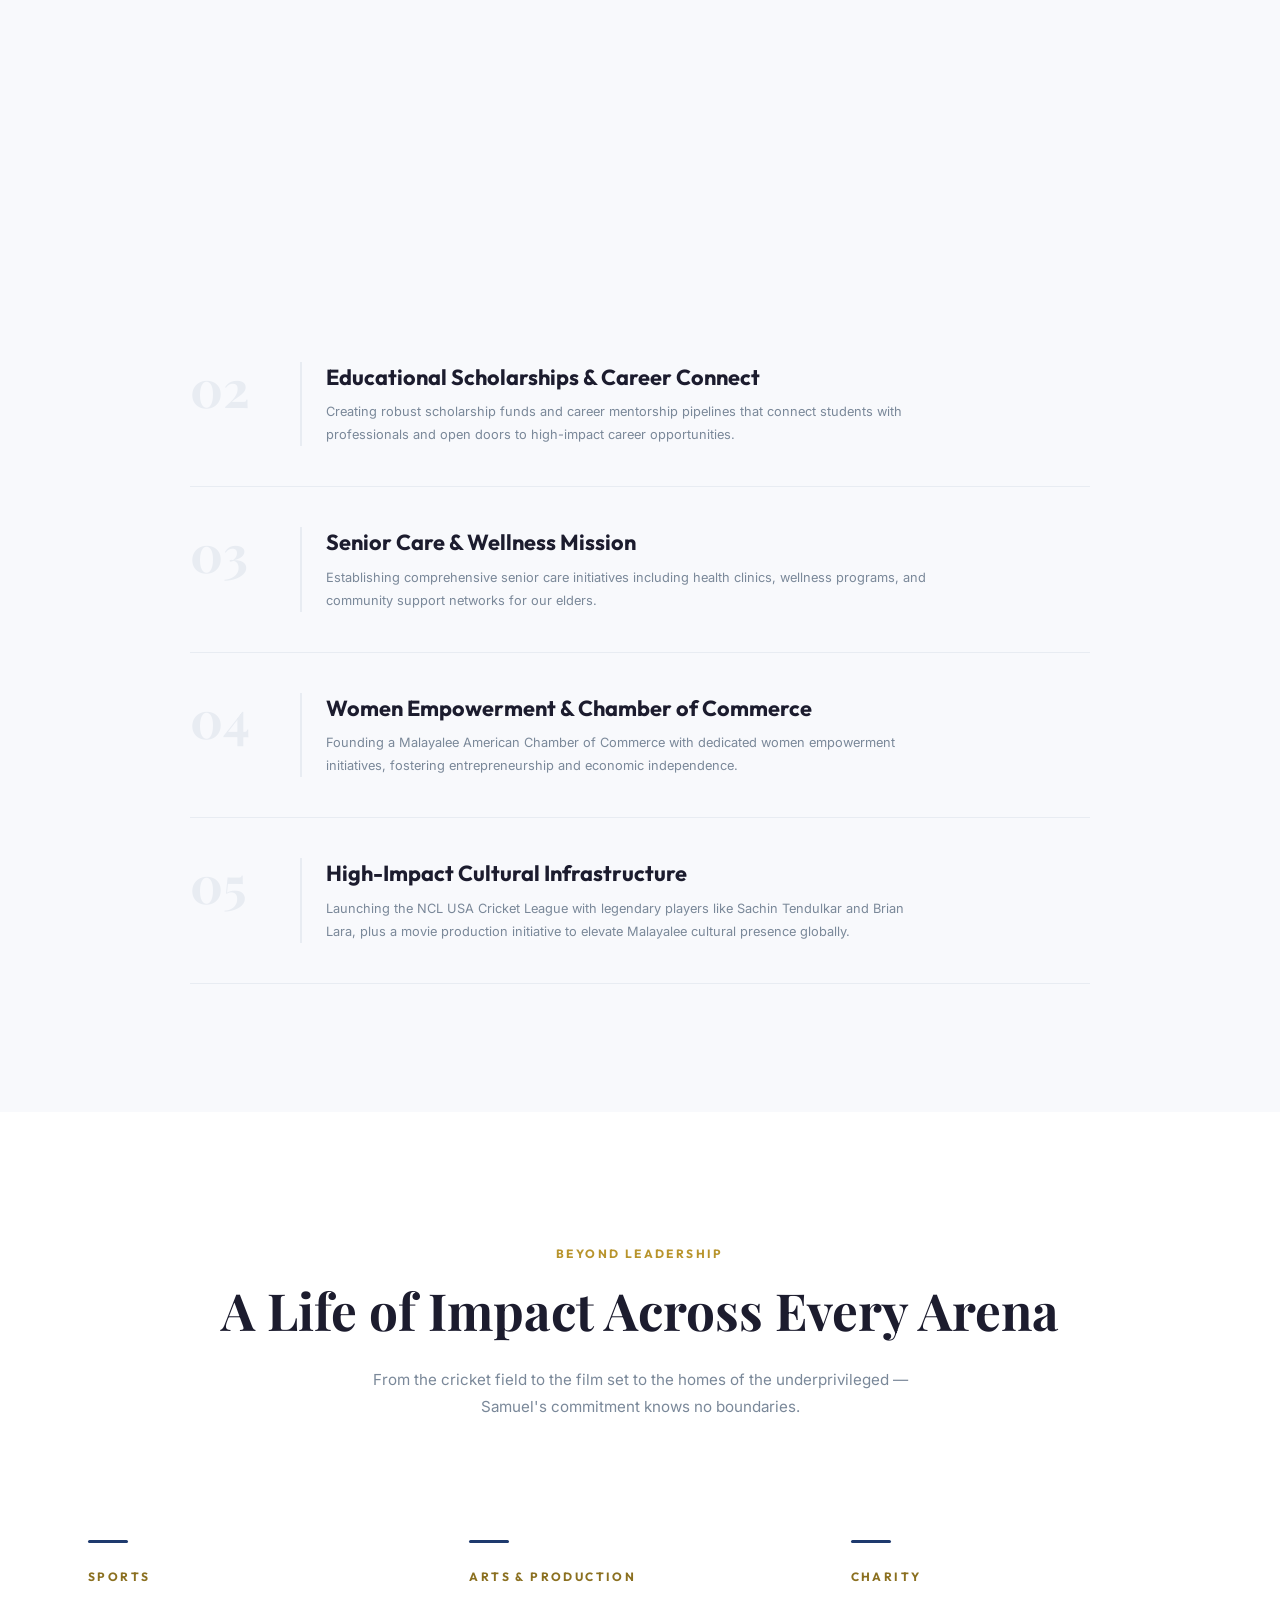
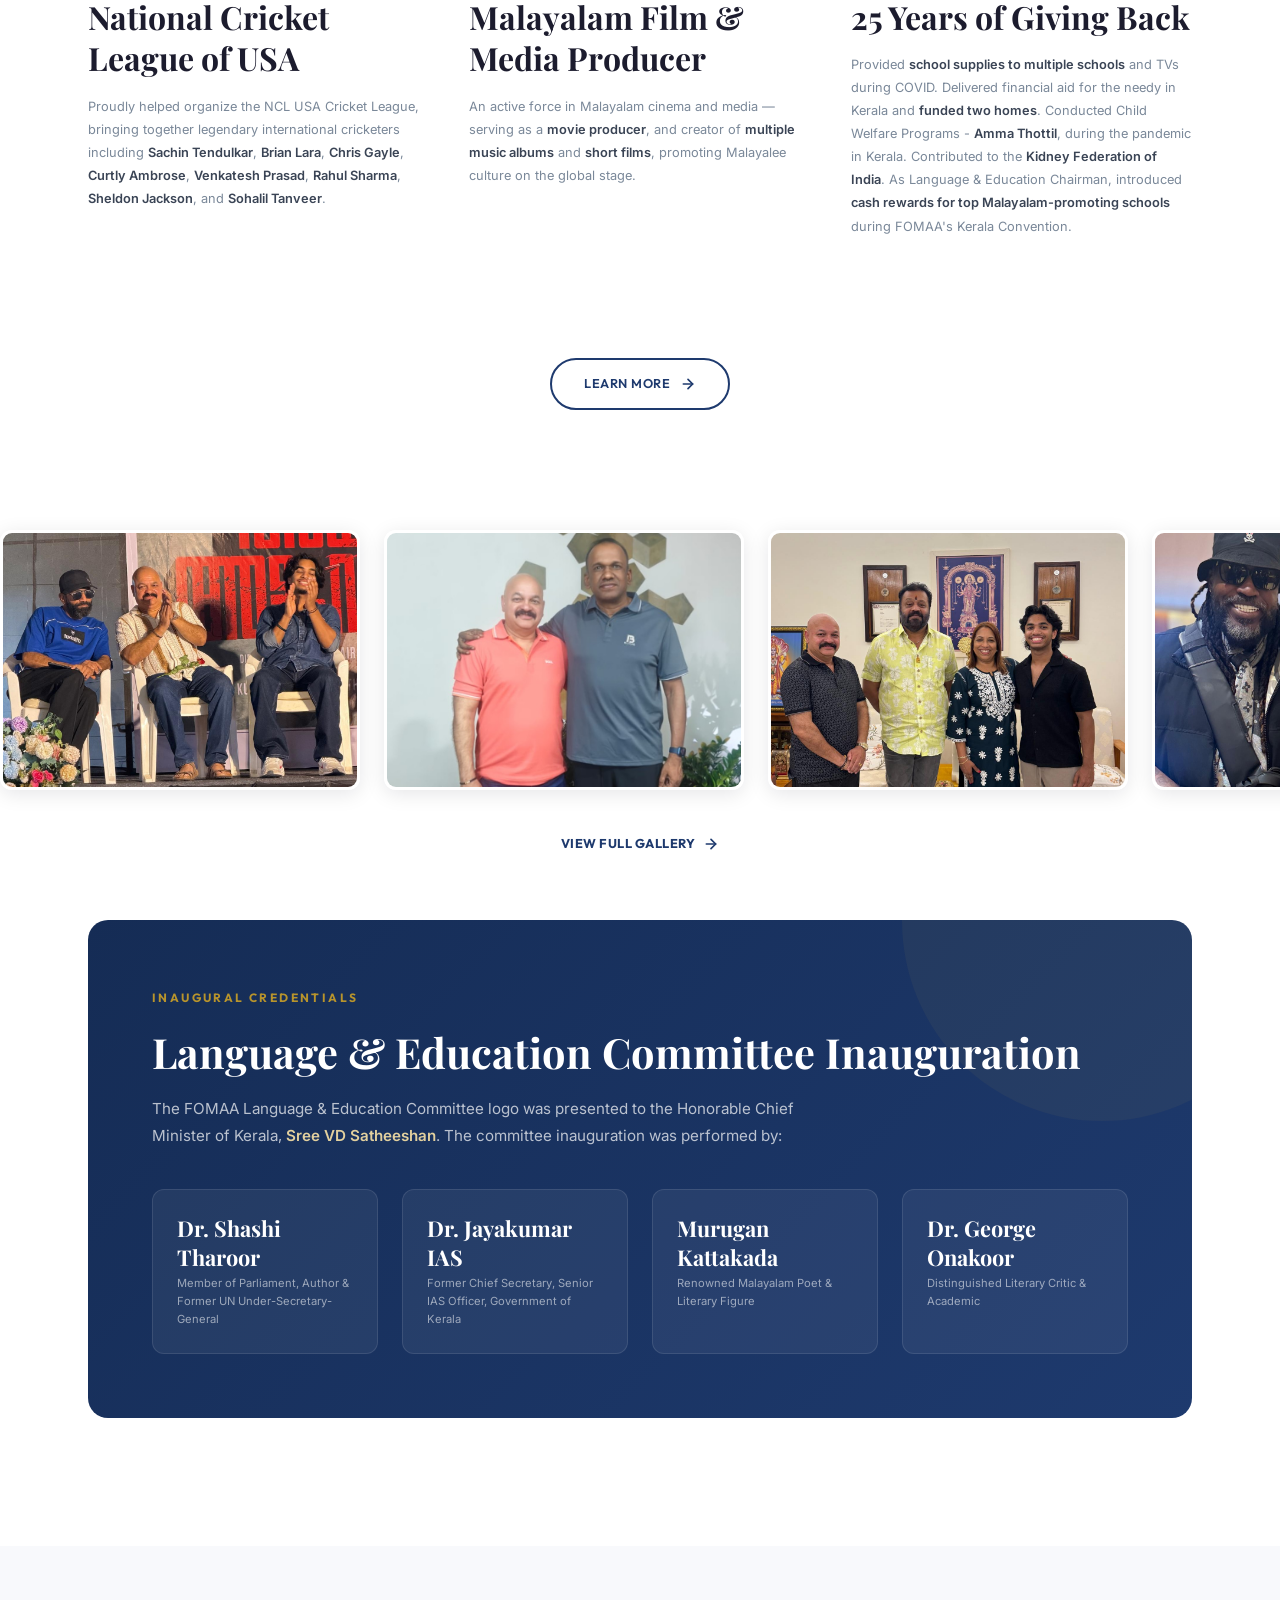
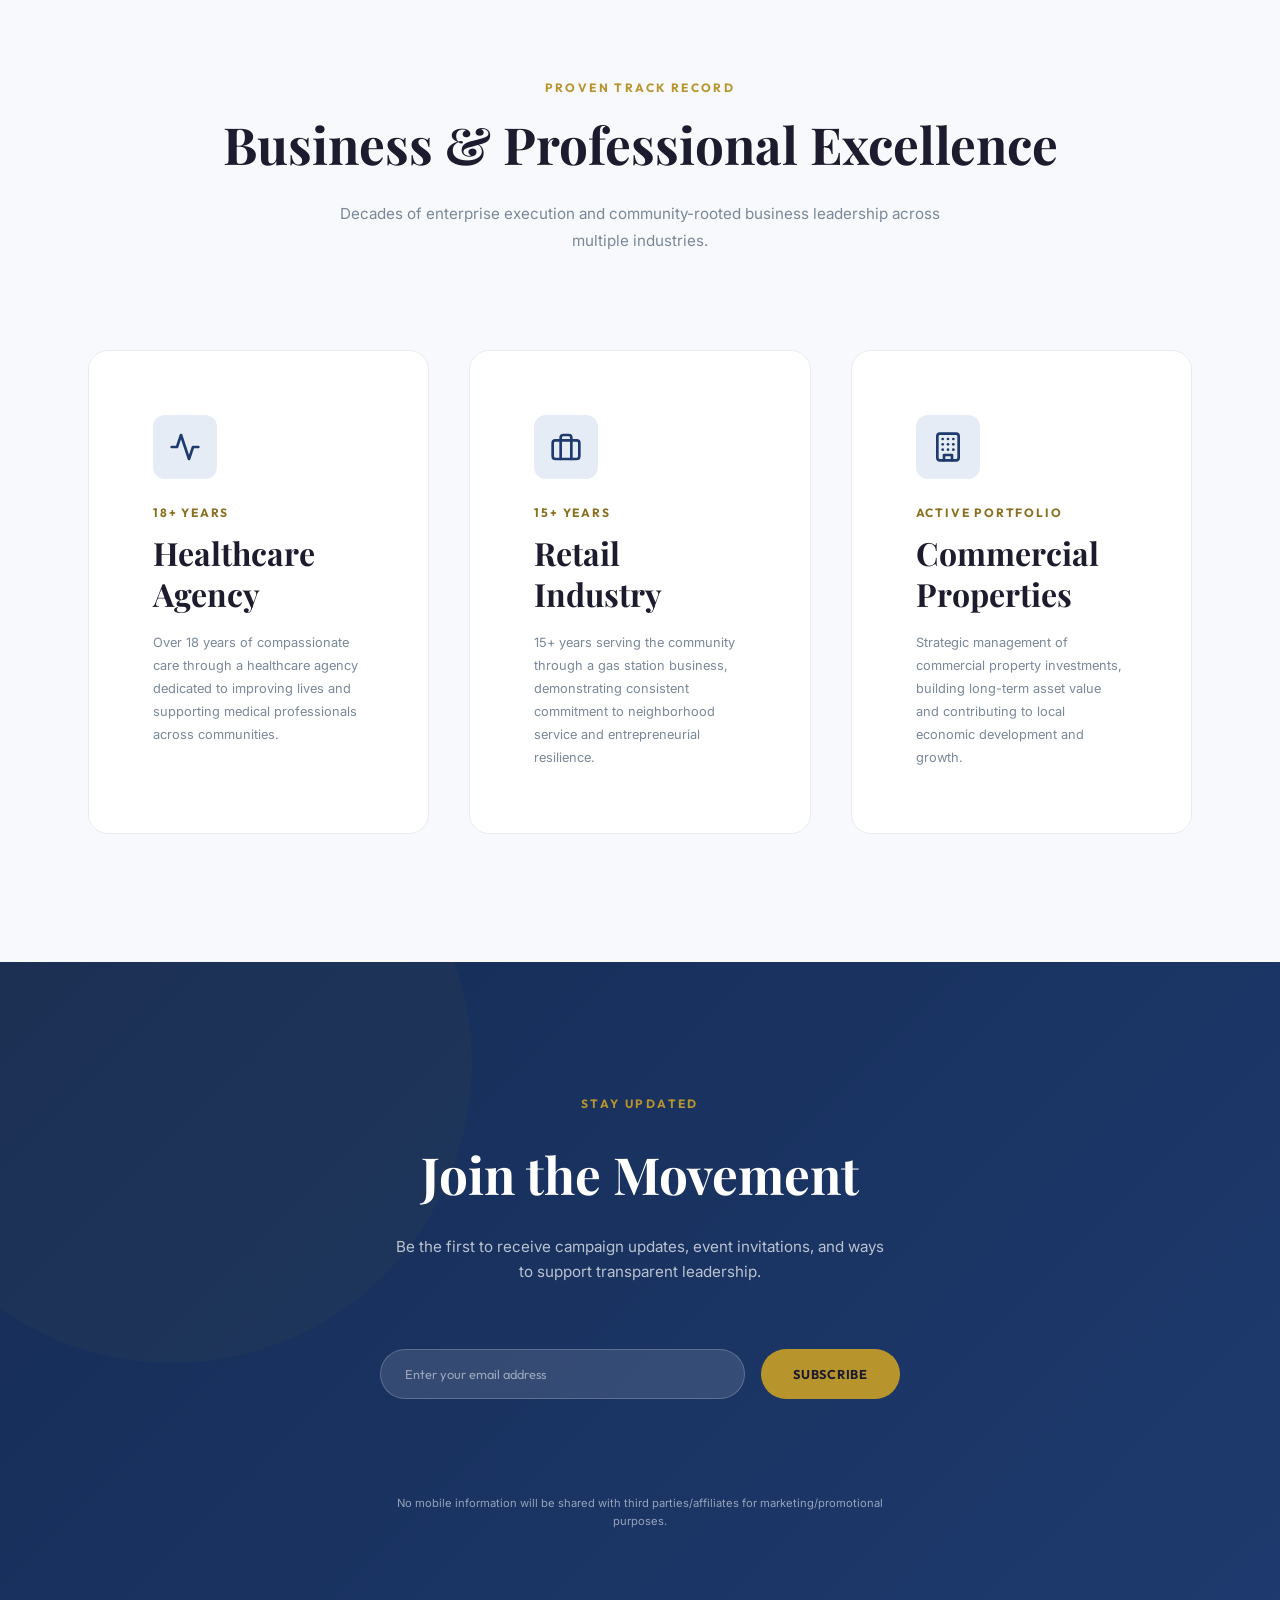
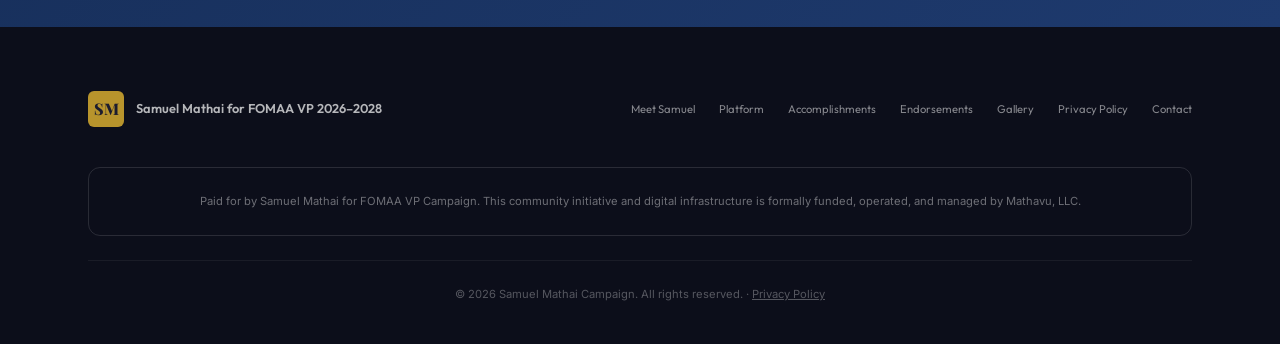
==== commit f6d08fd0: "Update og:image, timeline year, add strip_16, revert homepage lightbox" ====
--- a/index.html
+++ b/index.html
@@ -11,6 +11,7 @@
   <meta property="og:description"
     content="Not words, but actions matter. Support transparent leadership with a 25-year legacy of charity and community impact.">
   <meta property="og:type" content="website">
+  <meta property="og:image" content="https://www.samuelmathai.com/personal_6.jpeg" />
   <link rel="stylesheet" href="index.css">
   <link rel="preconnect" href="https://fonts.googleapis.com">
   <link rel="preconnect" href="https://fonts.gstatic.com" crossorigin>
@@ -202,7 +203,7 @@
 
           <div class="meet__timeline">
             <div class="meet__timeline-item reveal reveal-delay-1">
-              <p class="meet__timeline-year">Since 2010</p>
+              <p class="meet__timeline-year">Since 2012</p>
               <h3 class="meet__timeline-title">FOMAA Convention Attendee</h3>
               <p class="meet__timeline-desc">Consistent presence and active participation in FOMAA US conventions and
                 Kerala conventions
@@ -437,6 +438,9 @@
           </div>
           <div class="photo-strip__item">
             <img src="strip_15.jpeg" alt="Samuel Mathai — community service" loading="lazy">
+          </div>
+          <div class="photo-strip__item">
+            <img src="strip_16.jpeg" alt="Samuel Mathai — community service" loading="lazy">
           </div>
         </div>
         <div class="photo-strip__cta">
@@ -732,75 +736,30 @@
     // --- Gallery Lightbox ---
     const lightbox = document.createElement('div');
     lightbox.className = 'lightbox';
-    lightbox.innerHTML = `
-      <button class="lightbox__close" aria-label="Close">
-        <svg viewBox="0 0 24 24" fill="none" stroke-linecap="round" stroke-linejoin="round">
-          <line x1="18" y1="6" x2="6" y2="18"/><line x1="6" y1="6" x2="18" y2="18"/>
-        </svg>
-      </button>
-      <div class="lightbox__img-wrap">
-        <img class="lightbox__img" src="" alt="Gallery image">
-      </div>`;
+    lightbox.innerHTML = '<img class="lightbox__img" src="" alt="Gallery image">';
     document.body.appendChild(lightbox);
 
     const lightboxImg = lightbox.querySelector('.lightbox__img');
-    const imgWrap = lightbox.querySelector('.lightbox__img-wrap');
-    const closeBtn = lightbox.querySelector('.lightbox__close');
-
-    function closeLightbox() {
-      lightbox.classList.remove('active');
-      imgWrap.classList.remove('zoomed');
-      lightboxImg.style.transformOrigin = 'center center';
-      document.body.style.overflow = '';
-    }
-
-    // Open lightbox on meet gallery + photo strip image click
+
     document.querySelectorAll('.meet__gallery-item, .photo-strip__item').forEach(item => {
       item.style.cursor = 'pointer';
       item.addEventListener('click', () => {
-        const img = item.querySelector('img');
-        if (img) {
-          lightboxImg.src = img.src;
-          imgWrap.classList.remove('zoomed');
-          lightboxImg.style.transformOrigin = 'center center';
-          lightbox.classList.add('active');
-          document.body.style.overflow = 'hidden';
-        }
+        const src = item.querySelector('img').src;
+        lightboxImg.src = src;
+        lightbox.classList.add('active');
+        document.body.style.overflow = 'hidden';
       });
     });
 
-    // Close button
-    closeBtn.addEventListener('click', (e) => {
-      e.stopPropagation();
-      closeLightbox();
+    lightbox.addEventListener('click', () => {
+      lightbox.classList.remove('active');
+      document.body.style.overflow = '';
     });
 
-    // Click image to toggle zoom
-    imgWrap.addEventListener('click', (e) => {
-      e.stopPropagation();
-      if (imgWrap.classList.contains('zoomed')) {
-        imgWrap.classList.remove('zoomed');
-        lightboxImg.style.transformOrigin = 'center center';
-      } else {
-        const rect = imgWrap.getBoundingClientRect();
-        const x = ((e.clientX - rect.left) / rect.width) * 100;
-        const y = ((e.clientY - rect.top) / rect.height) * 100;
-        lightboxImg.style.transformOrigin = `${x}% ${y}%`;
-        imgWrap.classList.add('zoomed');
-      }
-    });
-
-    // Click dark overlay (outside image) to close
-    lightbox.addEventListener('click', (e) => {
-      if (e.target === lightbox) {
-        closeLightbox();
-      }
-    });
-
-    // Escape to close
     document.addEventListener('keydown', (e) => {
       if (e.key === 'Escape' && lightbox.classList.contains('active')) {
-        closeLightbox();
+        lightbox.classList.remove('active');
+        document.body.style.overflow = '';
       }
     });
   </script>
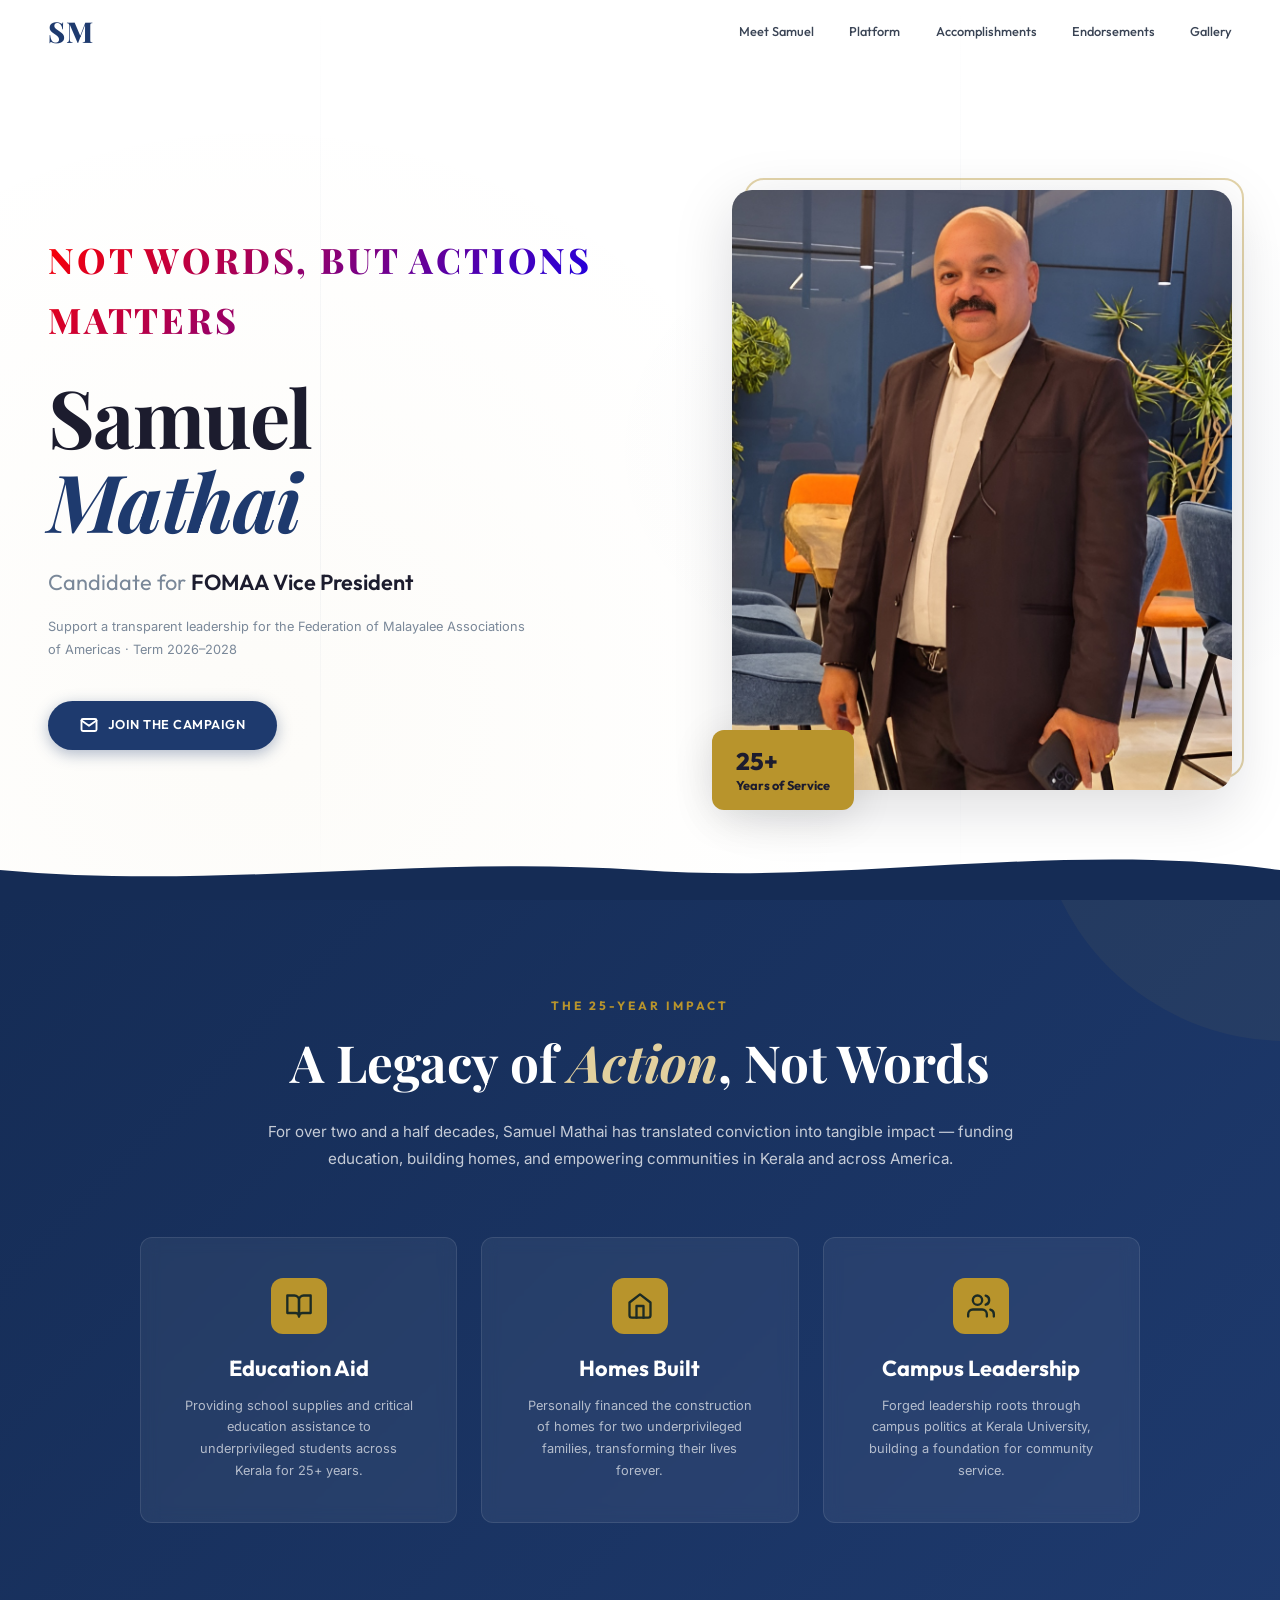
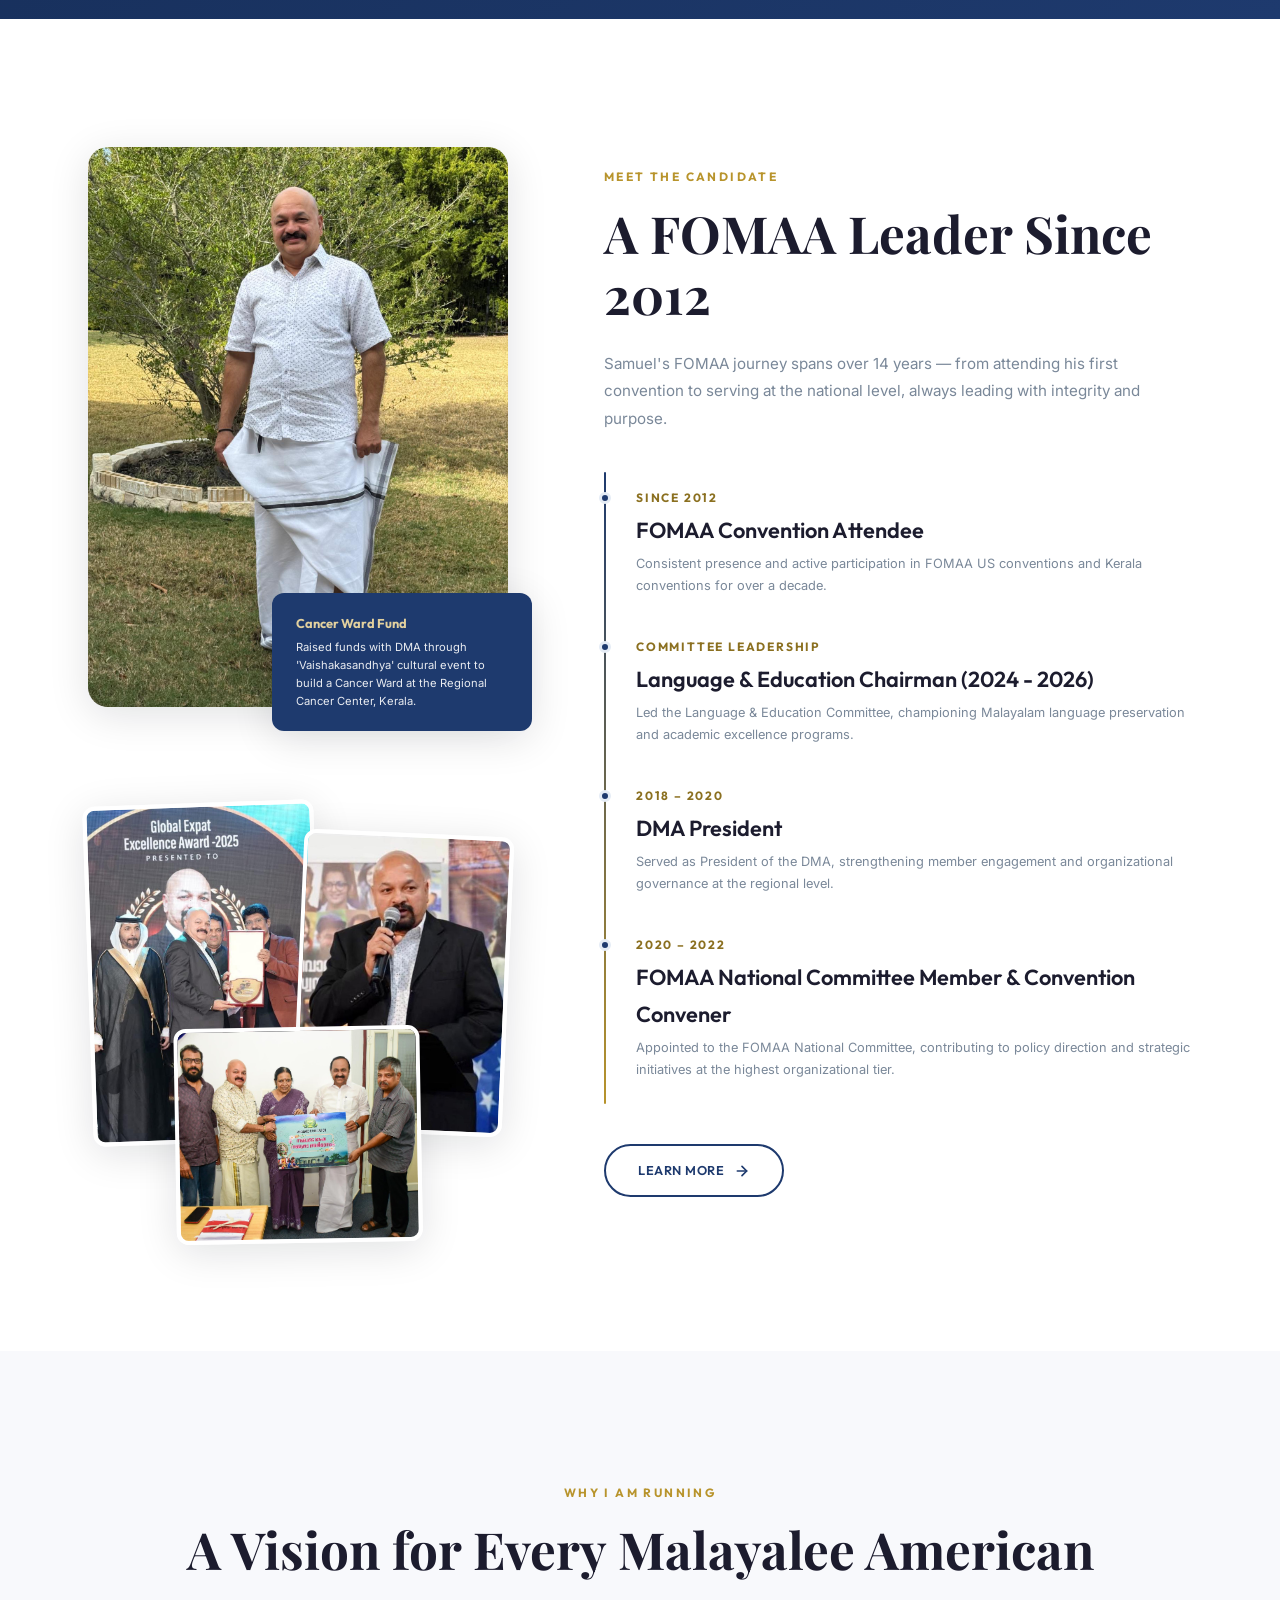
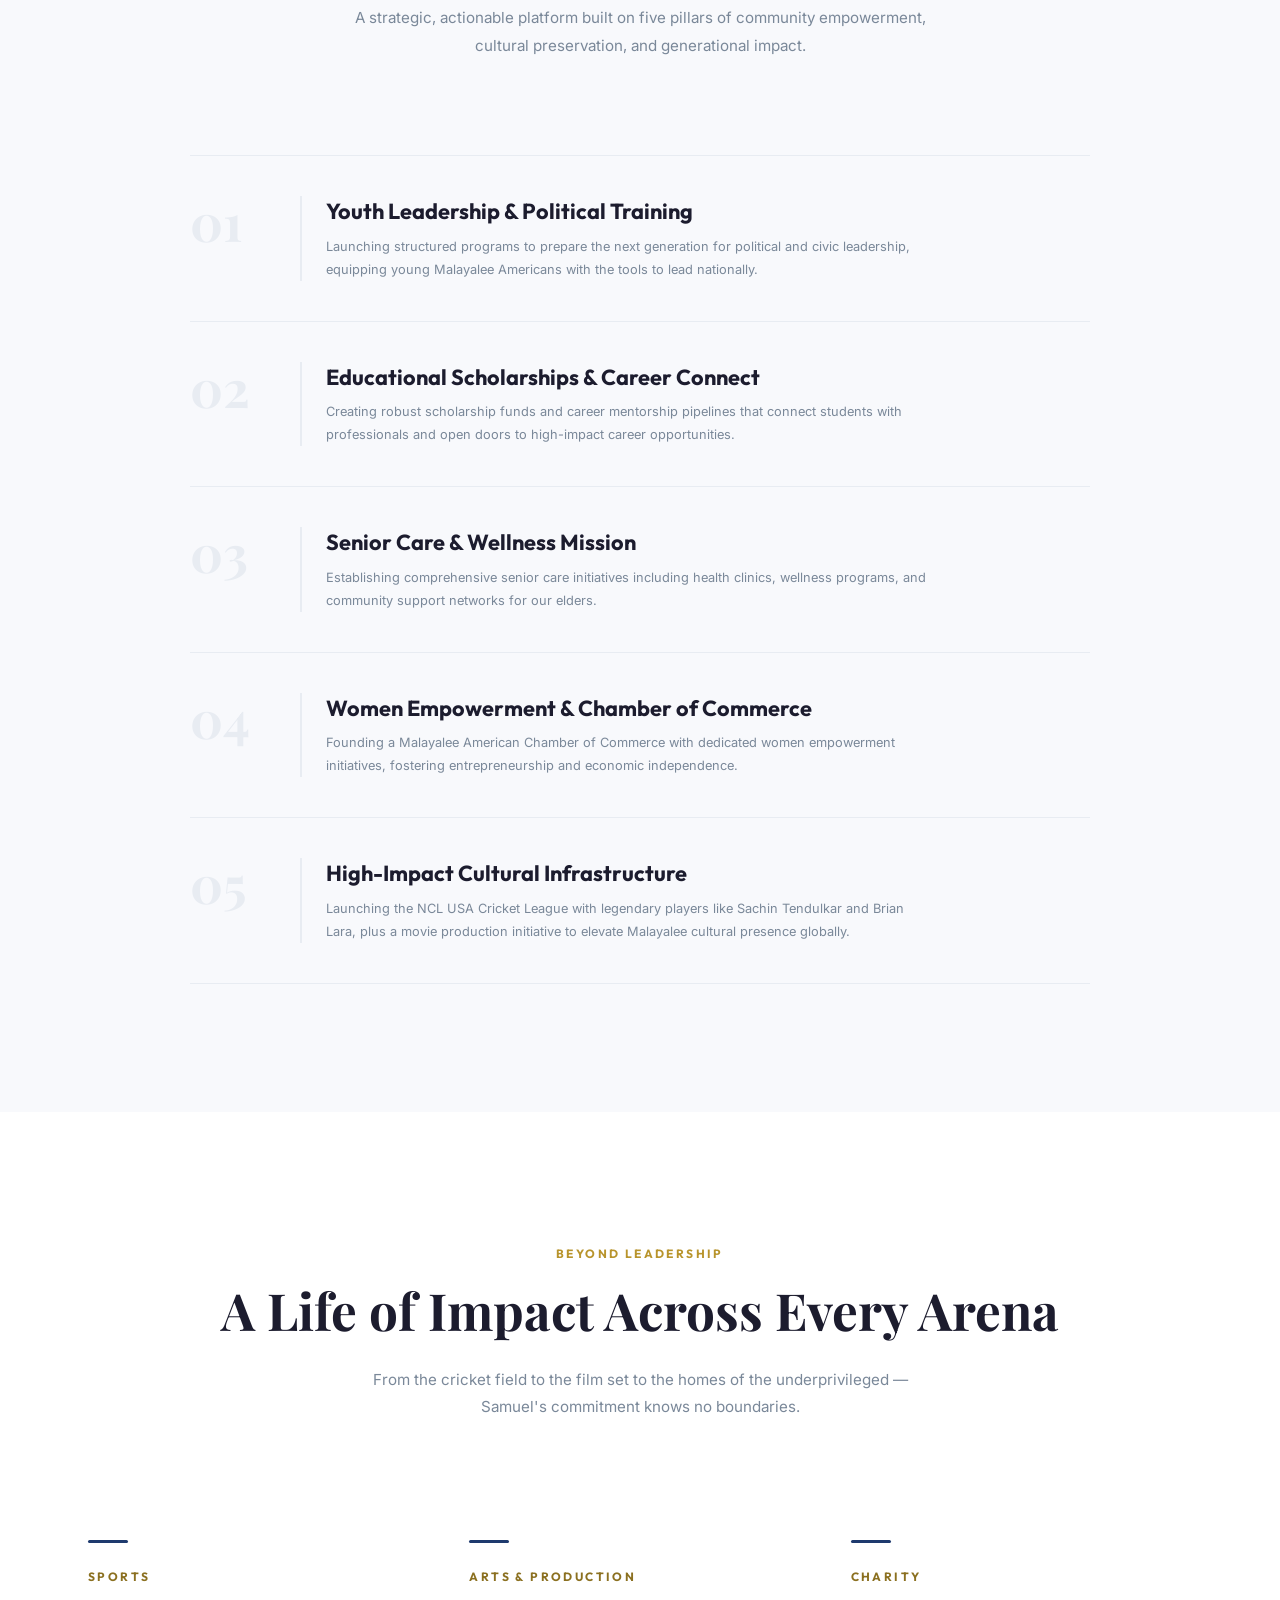
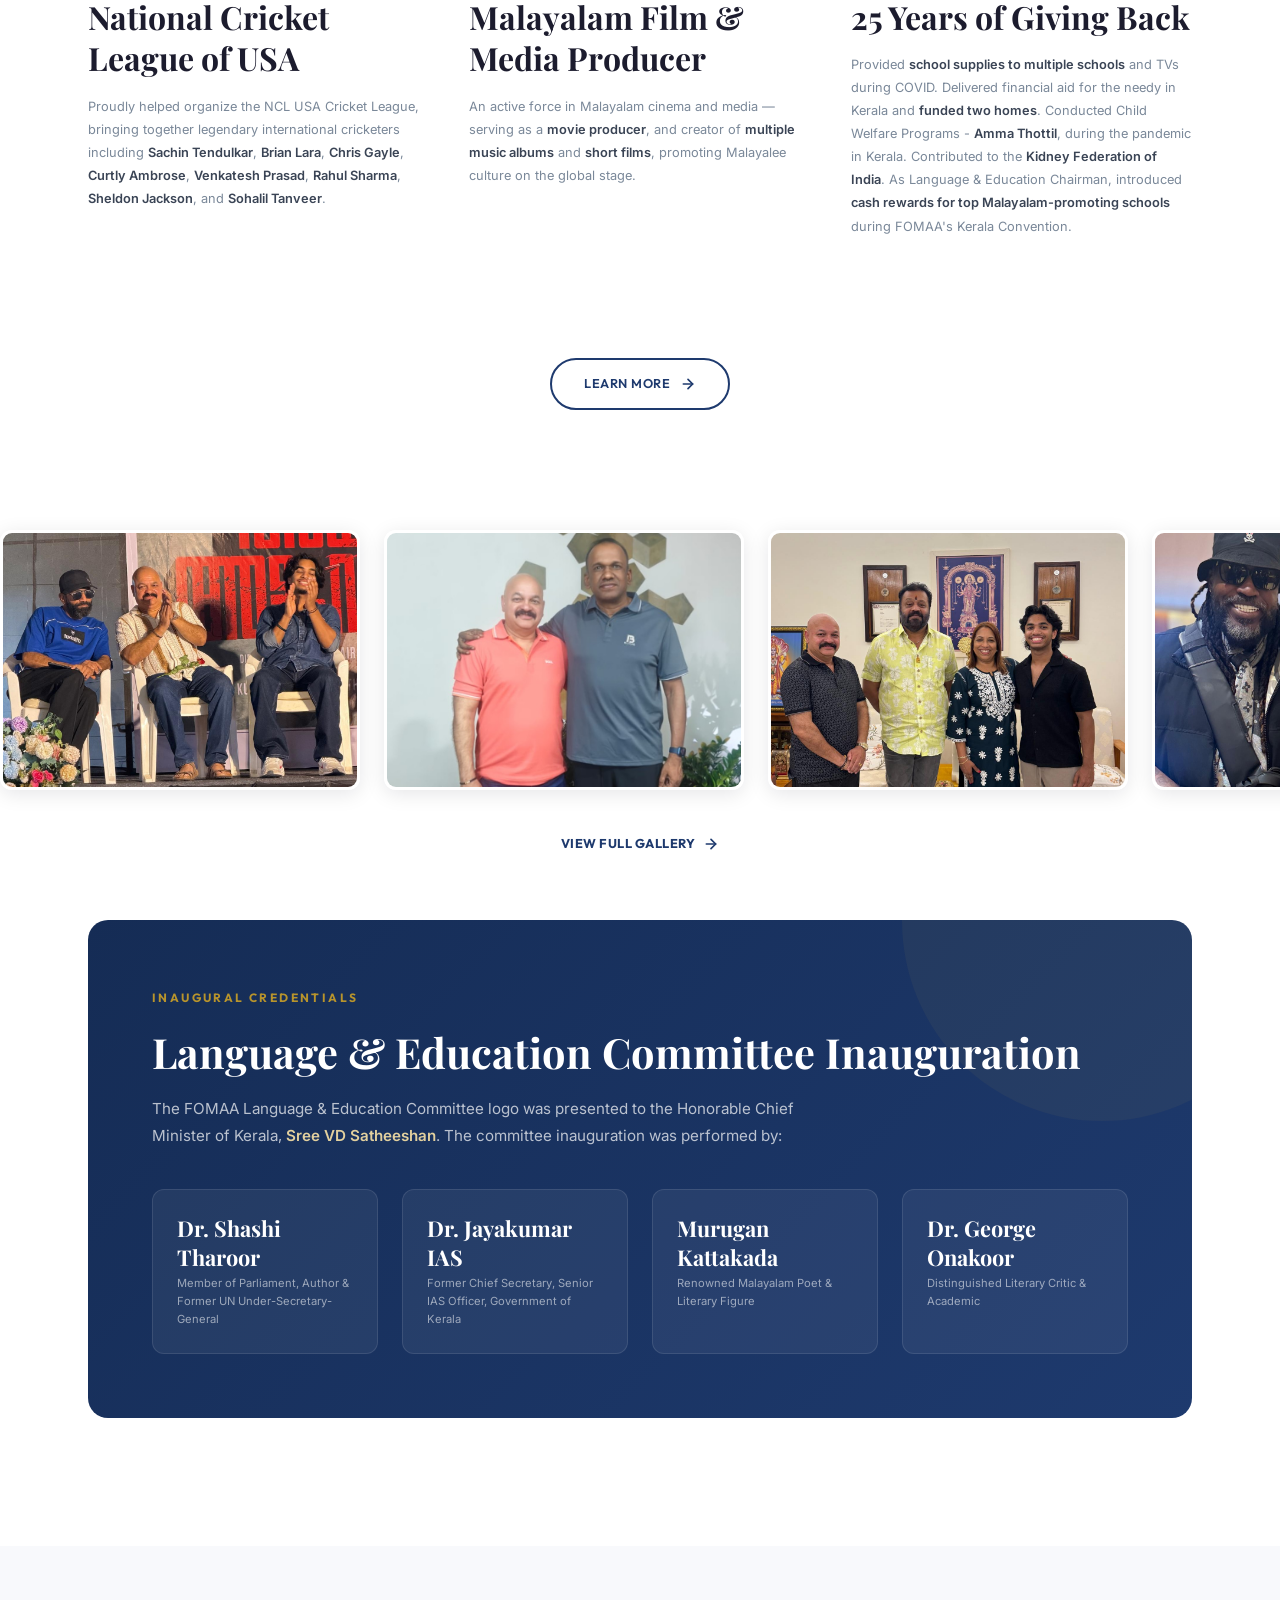
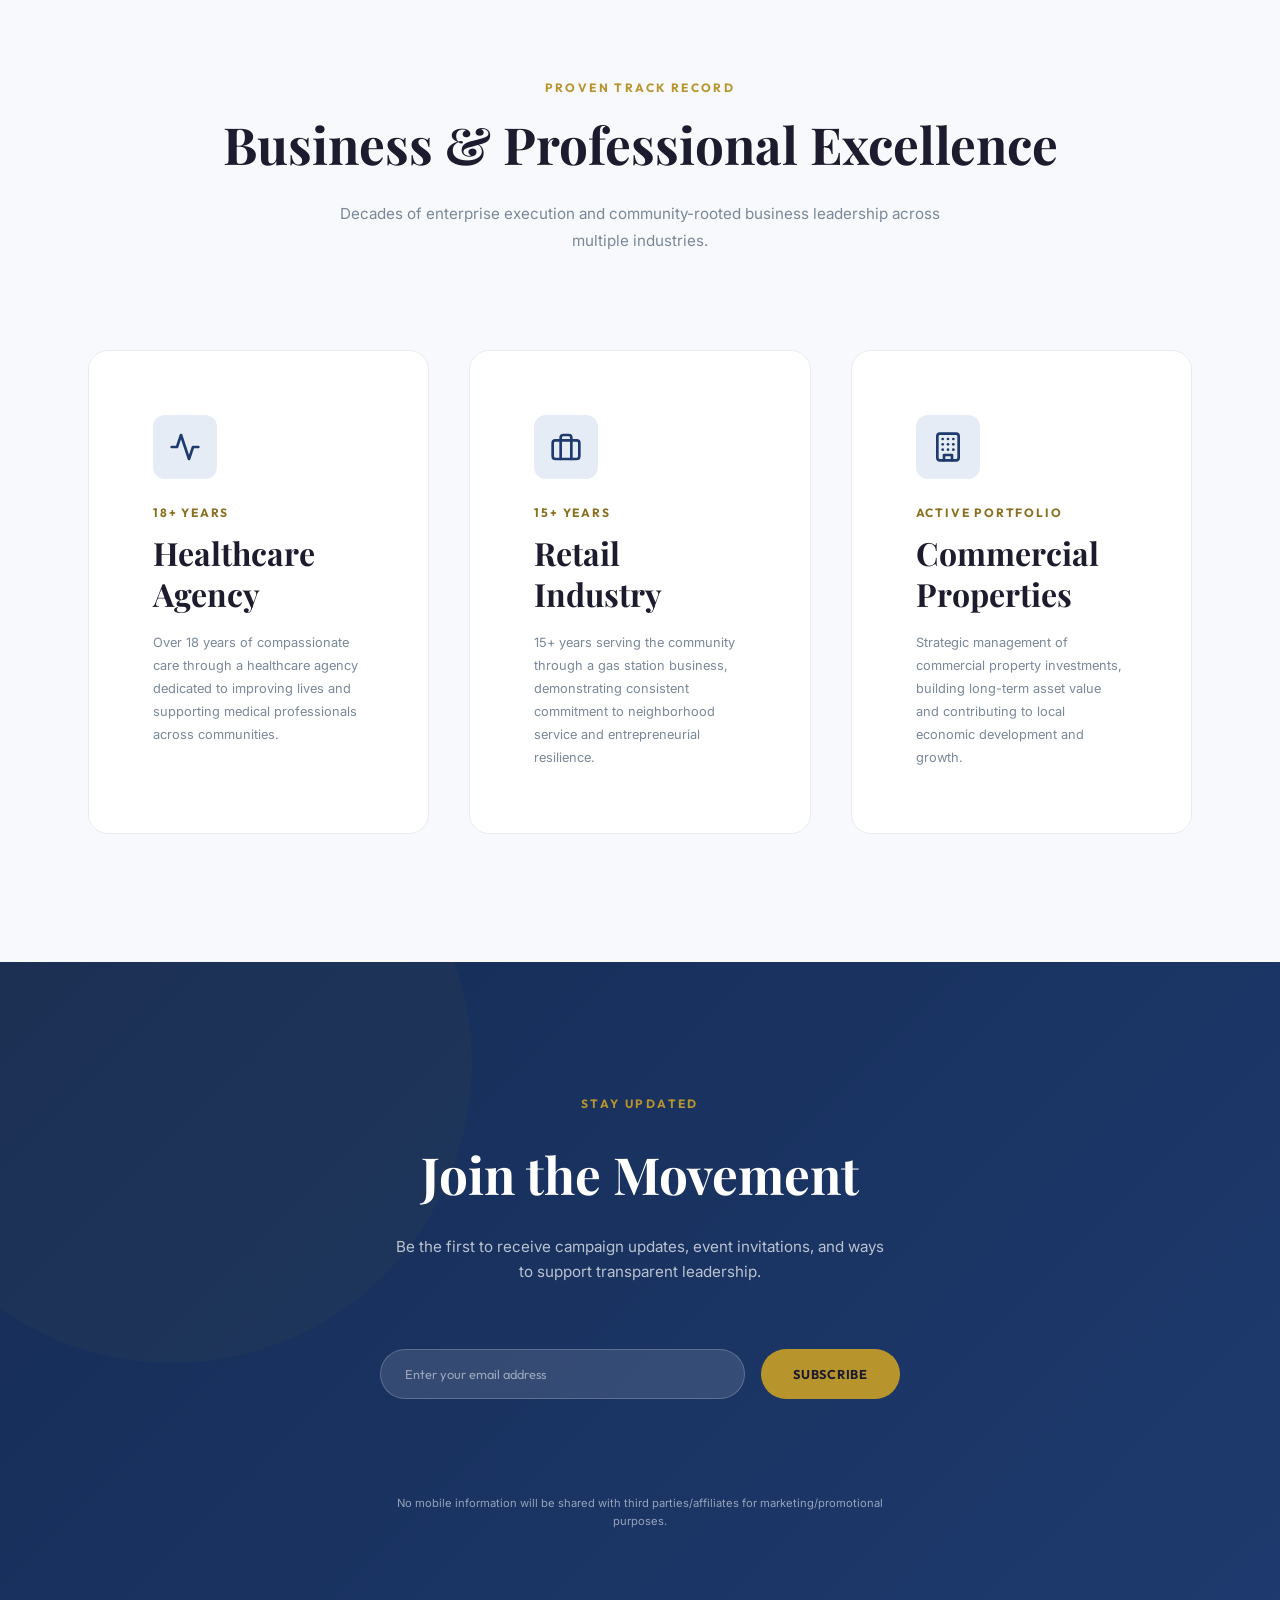
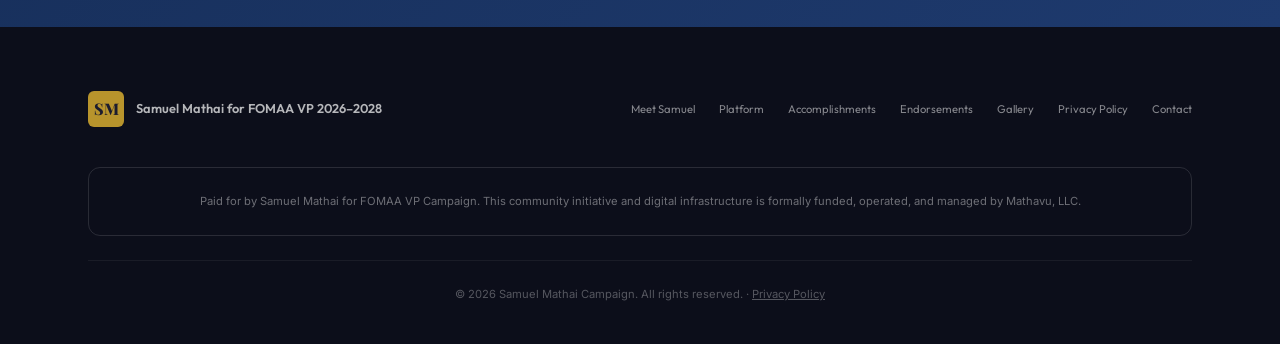
==== commit cc33e653: "favicon update" ====
--- a/index.html
+++ b/index.html
@@ -15,6 +15,8 @@
   <link rel="stylesheet" href="index.css">
   <link rel="preconnect" href="https://fonts.googleapis.com">
   <link rel="preconnect" href="https://fonts.gstatic.com" crossorigin>
+  <link rel="icon" type="image/png" sizes="32x32" href="/32.png">
+  <link rel="apple-touch-icon" sizes="180x180" href="/180.png">
 </head>
 
 <body>
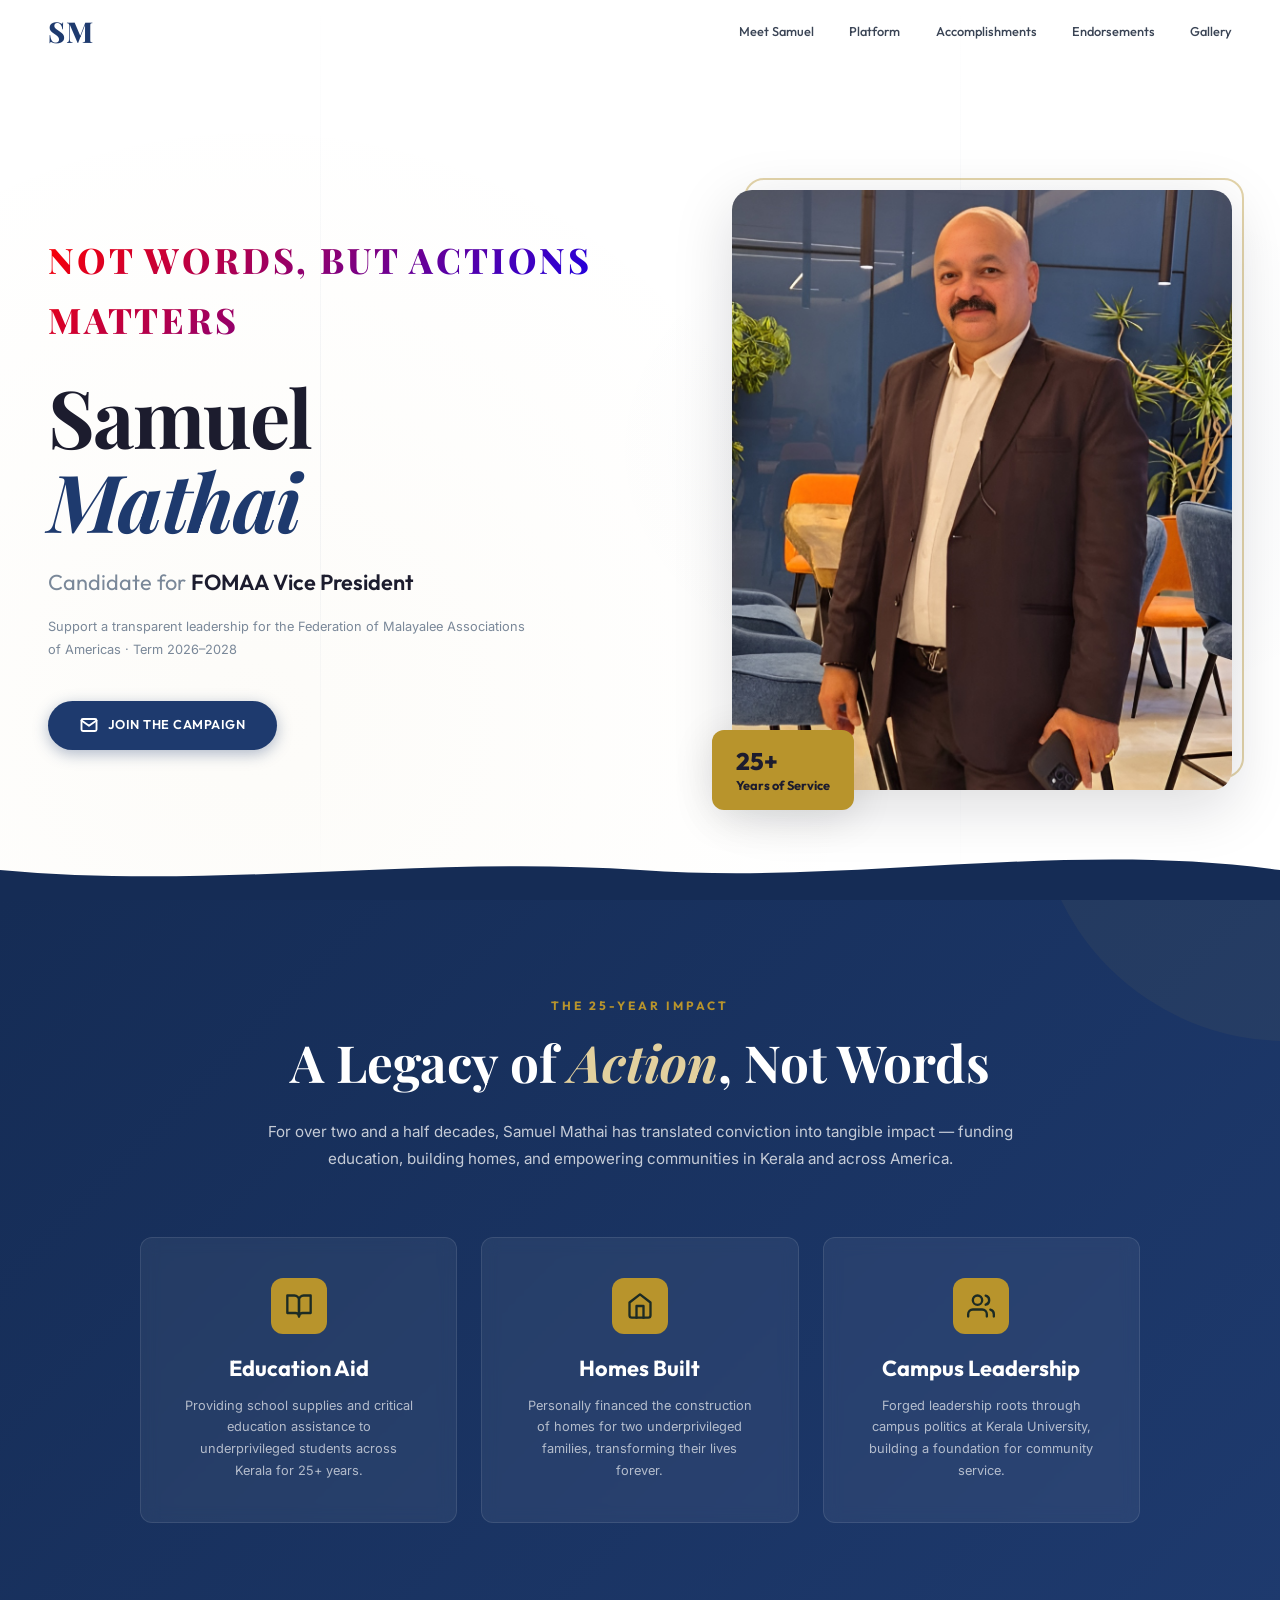
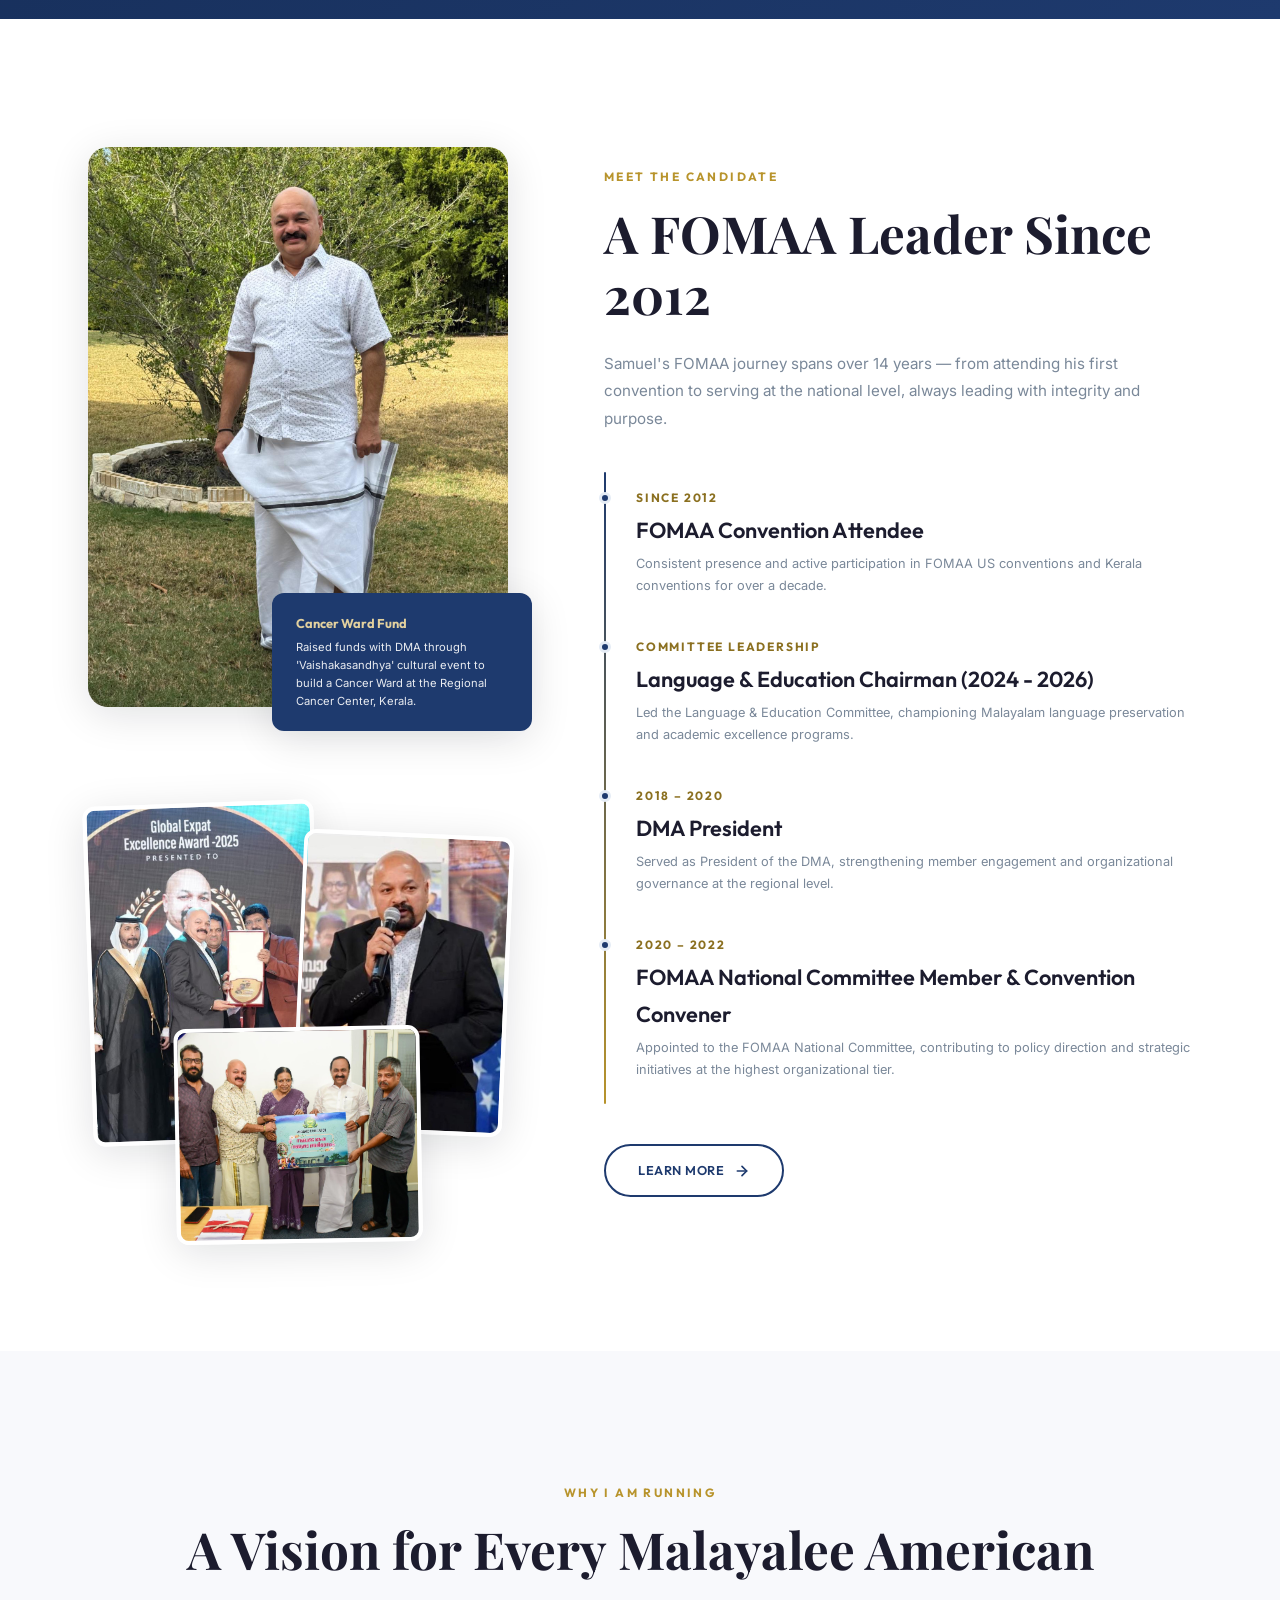
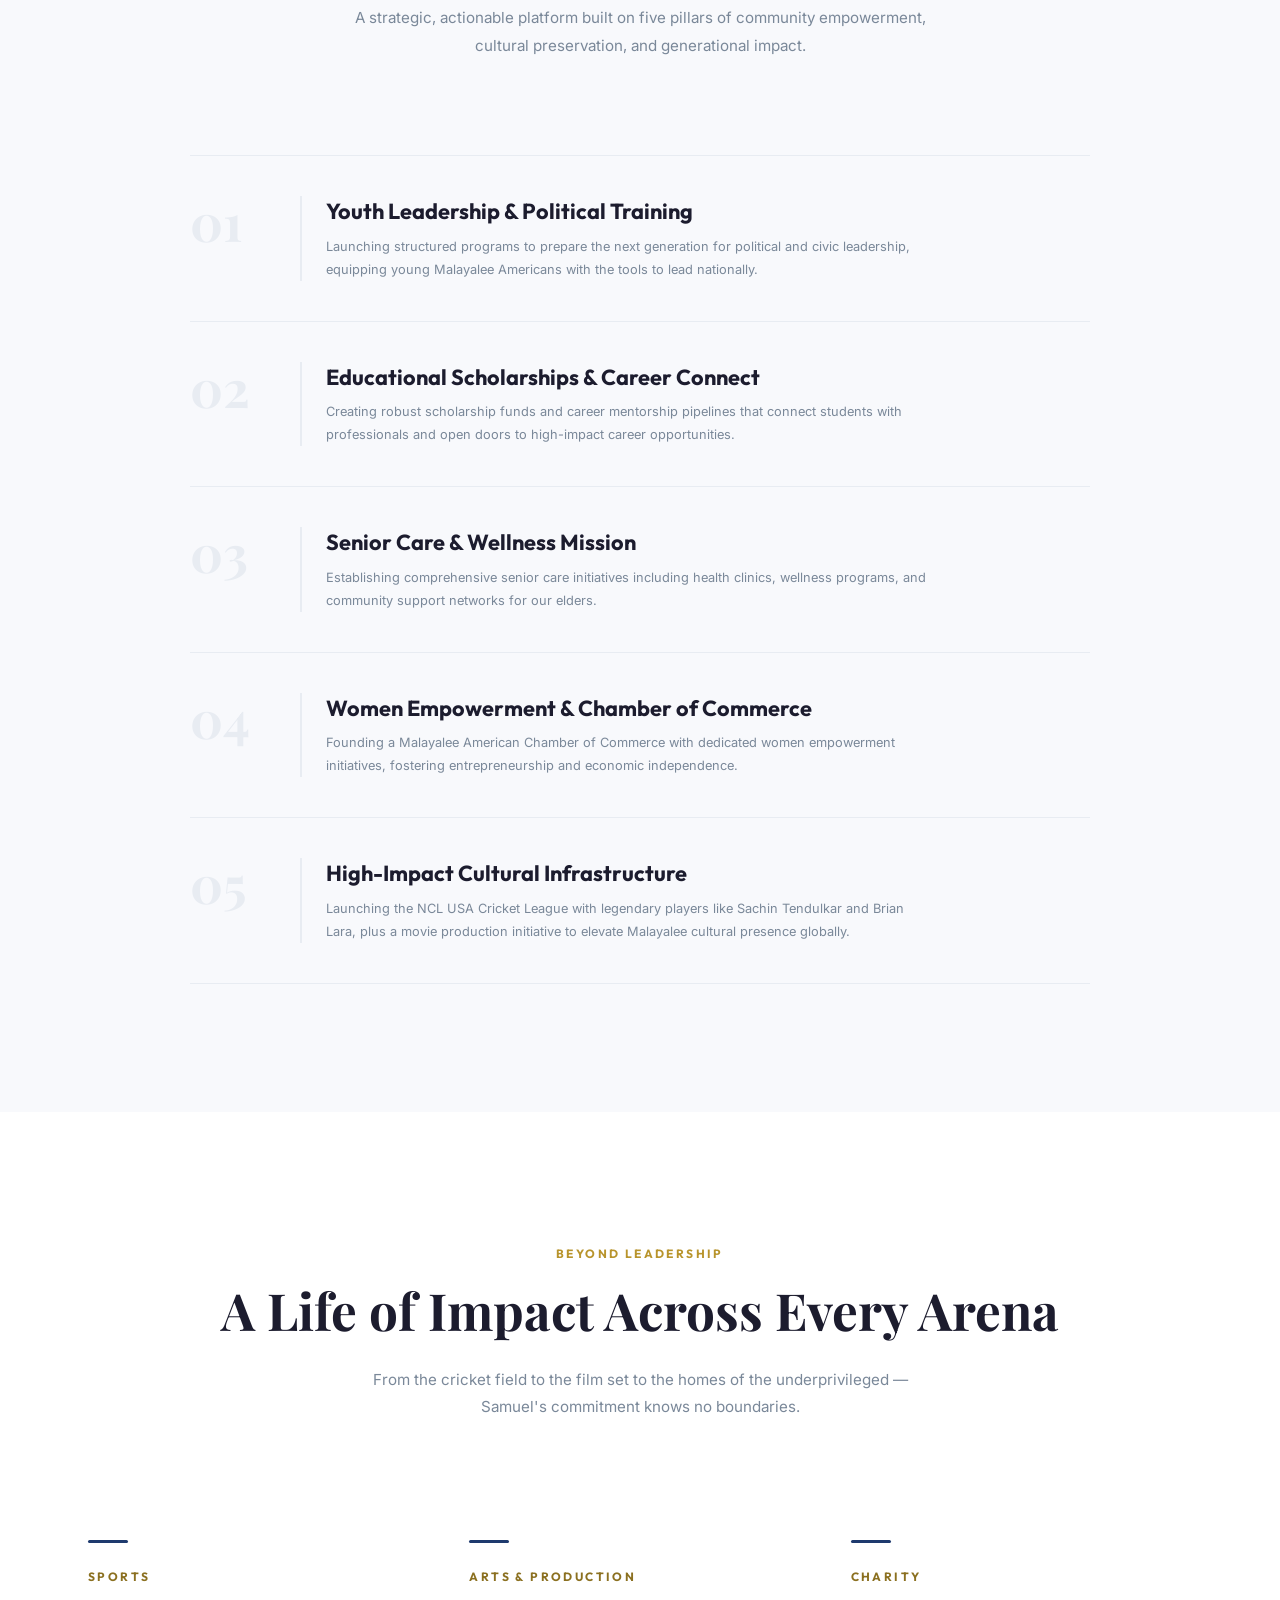
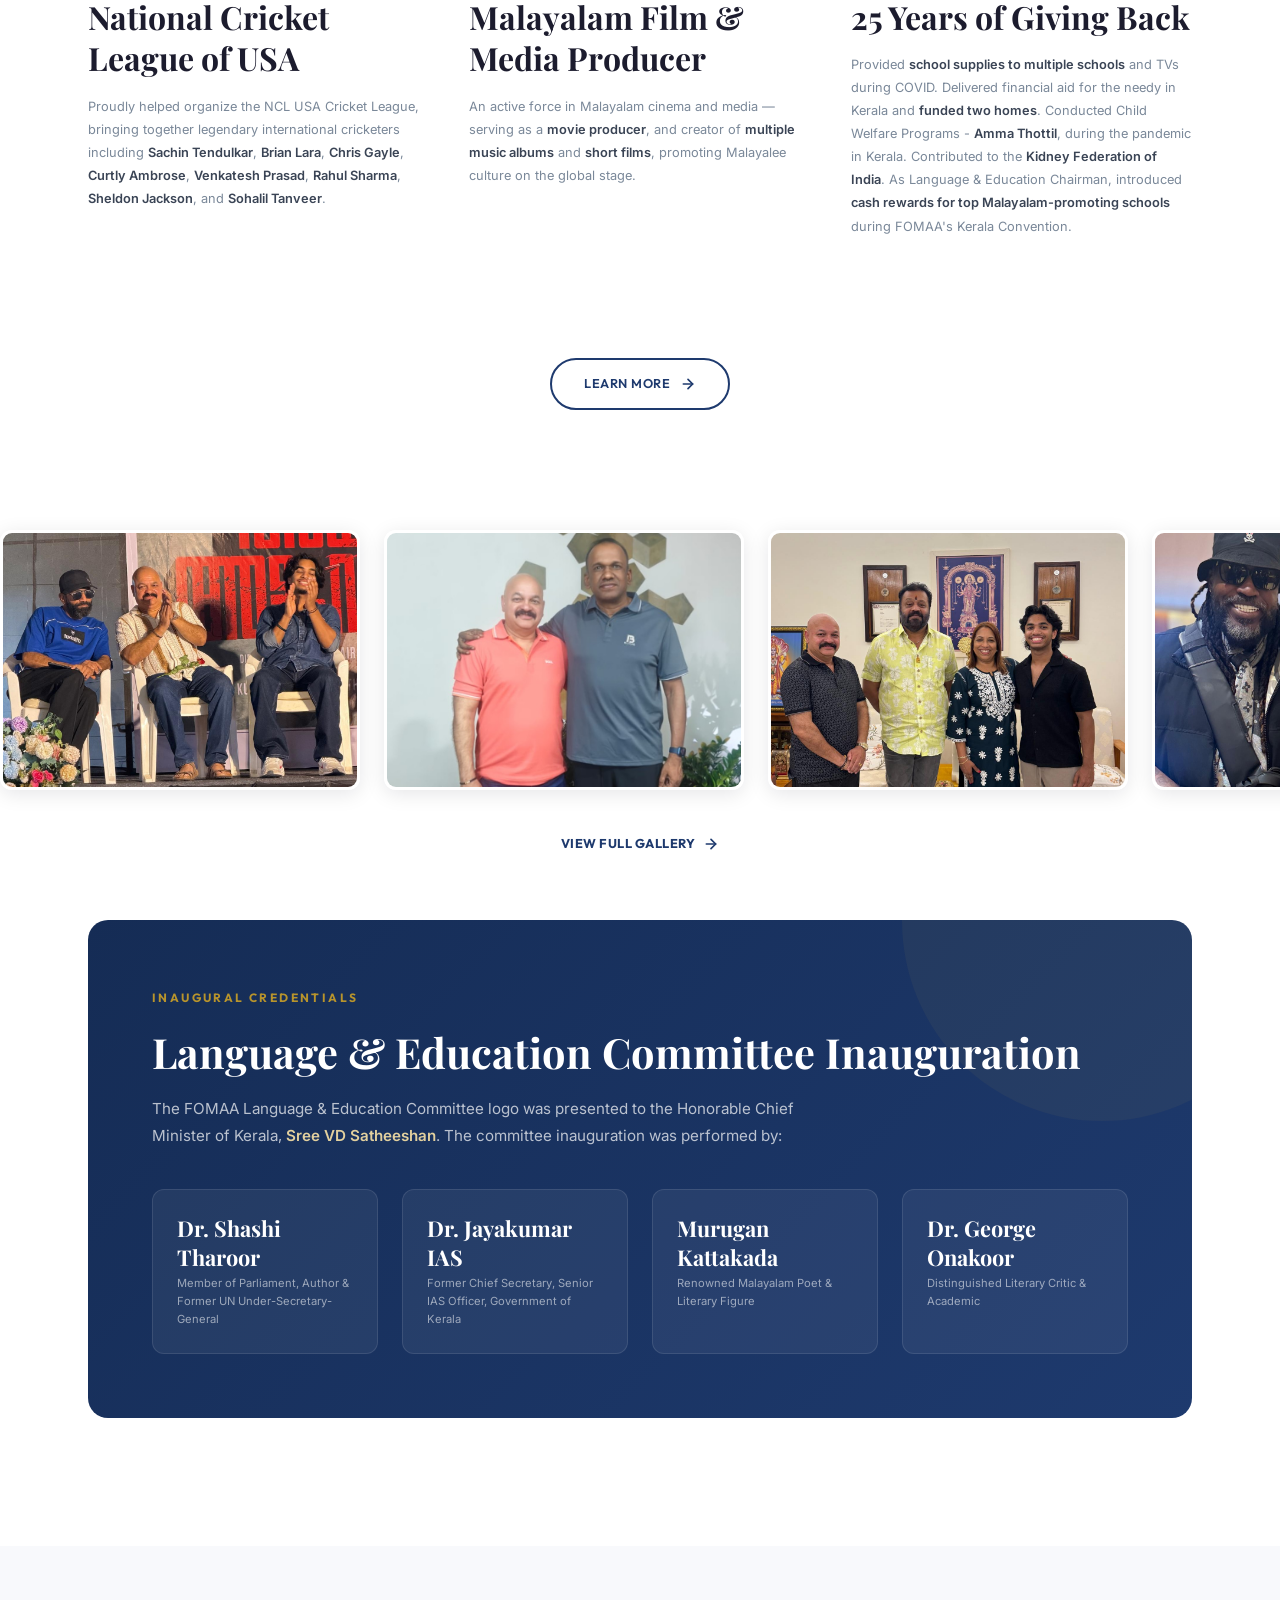
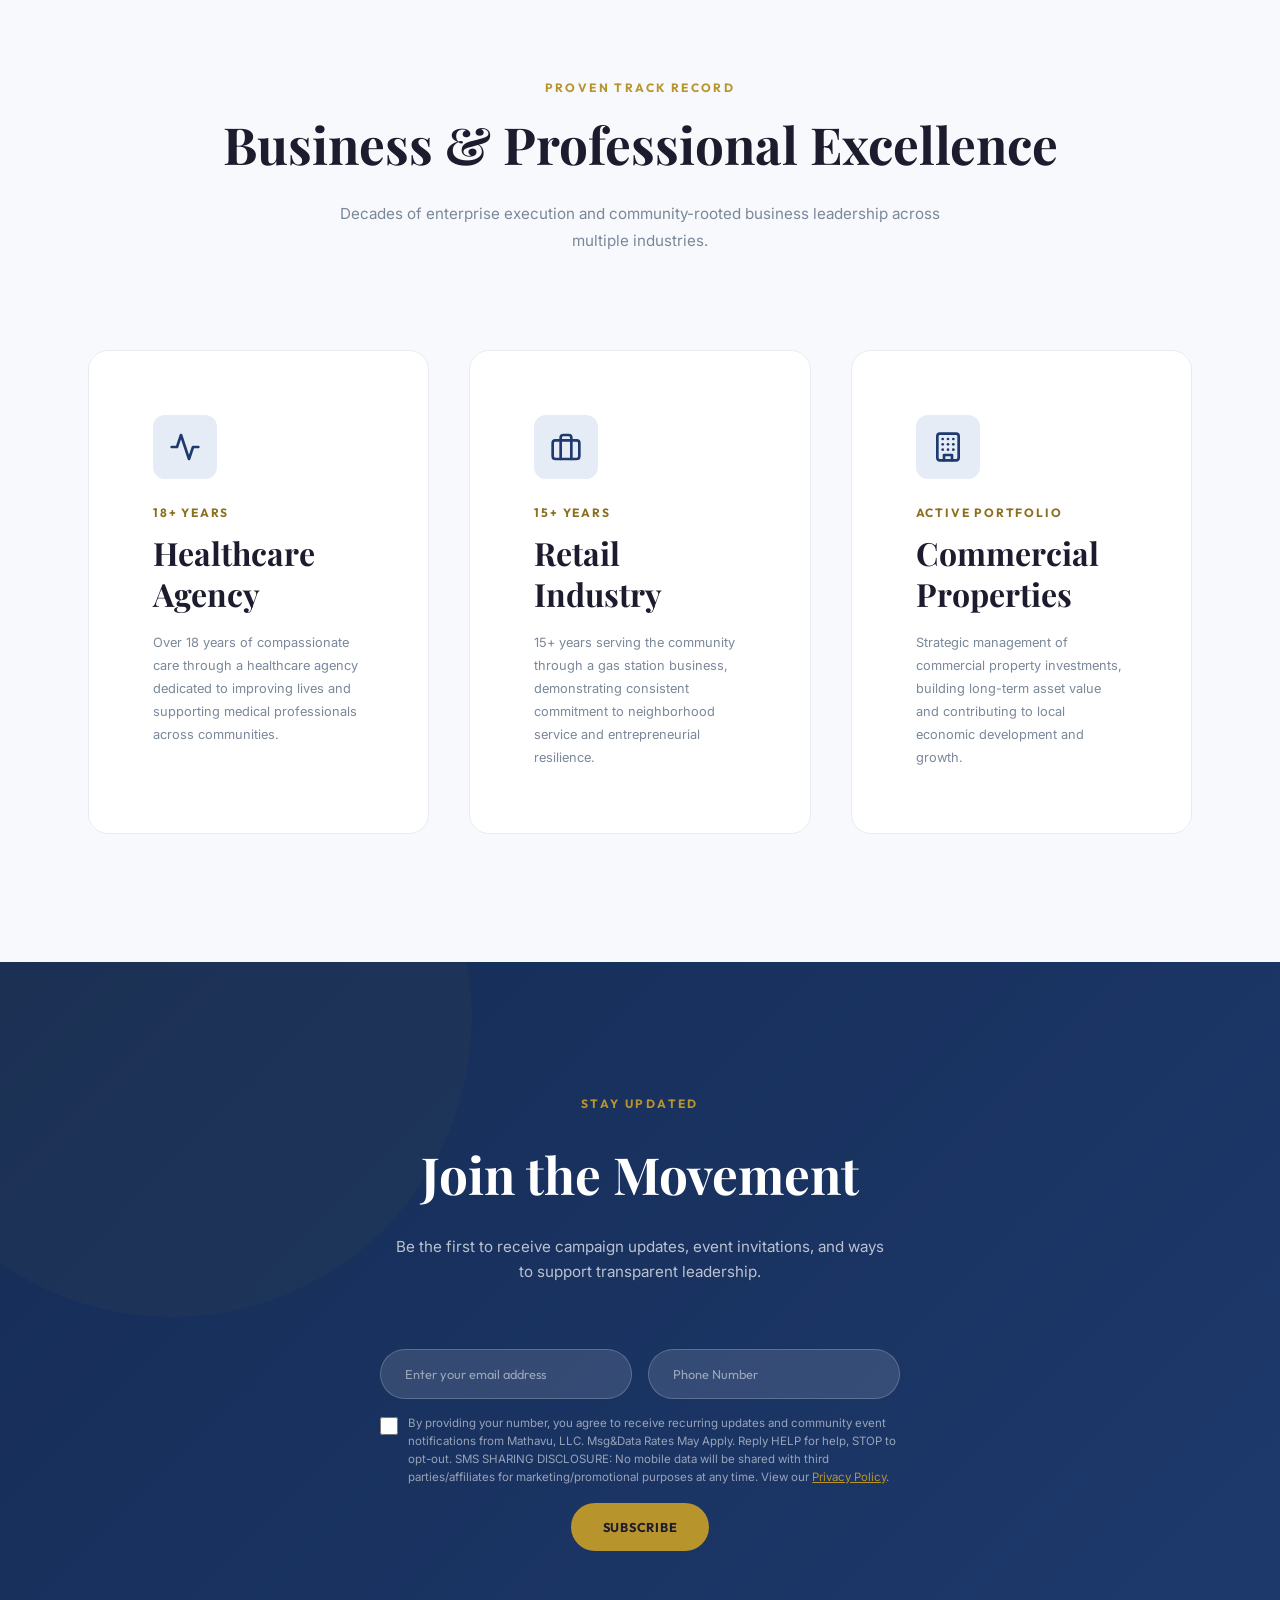
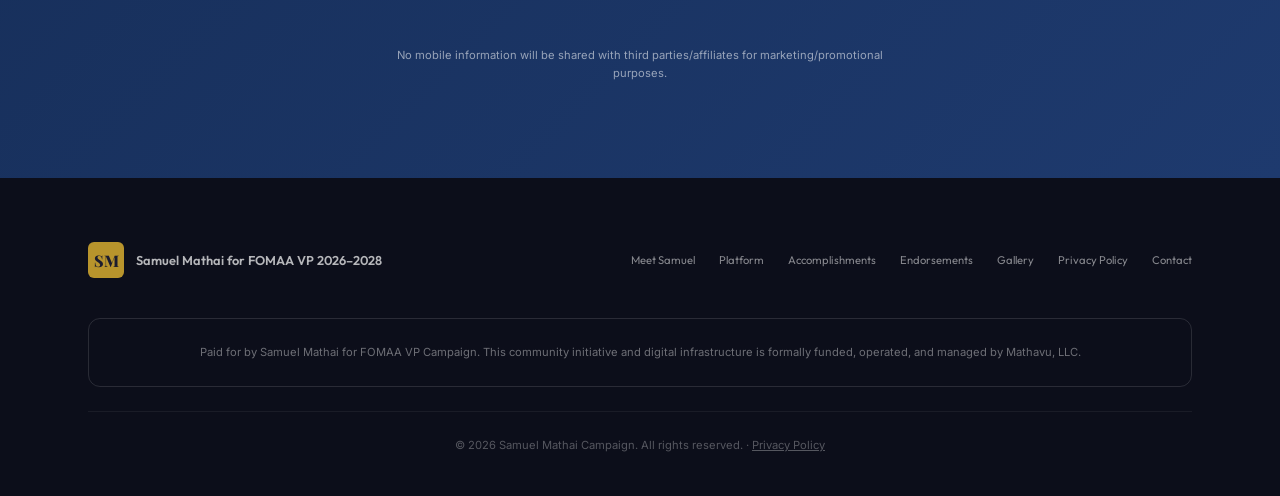
==== commit 53294415: "added phone number to sign up form" ====
--- a/index.html
+++ b/index.html
@@ -584,6 +584,12 @@
         <form class="action__form" id="signup-form" onsubmit="handleSignup(event)">
           <input type="email" class="action__input" id="signup-email" placeholder="Enter your email address" required
             aria-label="Email address for campaign updates">
+          <input type="tel" class="action__input" id="signup-phone" placeholder="Phone Number"
+            aria-label="Phone number for campaign updates">
+          <label class="action__checkbox-label" id="sms-consent-label">
+            <input type="checkbox" class="action__checkbox" id="sms-consent">
+            <span class="action__checkbox-text">By providing your number, you agree to receive recurring updates and community event notifications from Mathavu, LLC. Msg&amp;Data Rates May Apply. Reply HELP for help, STOP to opt-out. SMS SHARING DISCLOSURE: No mobile data will be shared with third parties/affiliates for marketing/promotional purposes at any time. View our <a href="/privacy" style="color: var(--clr-accent); text-decoration: underline;">Privacy Policy</a>.</span>
+          </label>
           <button type="submit" class="action__submit" id="signup-submit">
             Subscribe
           </button>
--- a/index.css
+++ b/index.css
@@ -1422,6 +1422,42 @@
   background: var(--clr-accent-light);
   transform: translateY(-2px);
   box-shadow: 0 4px 15px rgba(184, 148, 44, 0.4);
+}
+
+.action__checkbox-label {
+  display: flex;
+  align-items: flex-start;
+  gap: 0.65rem;
+  max-width: 520px;
+  margin: 0 auto;
+  cursor: pointer;
+  width: 100%;
+  text-align: left;
+}
+
+.action__checkbox {
+  flex-shrink: 0;
+  width: 18px;
+  height: 18px;
+  margin-top: 2px;
+  accent-color: var(--clr-accent);
+  cursor: pointer;
+}
+
+.action__checkbox-text {
+  font-size: 0.72rem;
+  color: rgba(255, 255, 255, 0.55);
+  line-height: 1.55;
+  font-family: var(--ff-body);
+}
+
+.action__checkbox-text a {
+  color: var(--clr-accent);
+  text-decoration: underline;
+}
+
+.action__checkbox-text a:hover {
+  color: var(--clr-accent-light);
 }
 
 /* Footer */
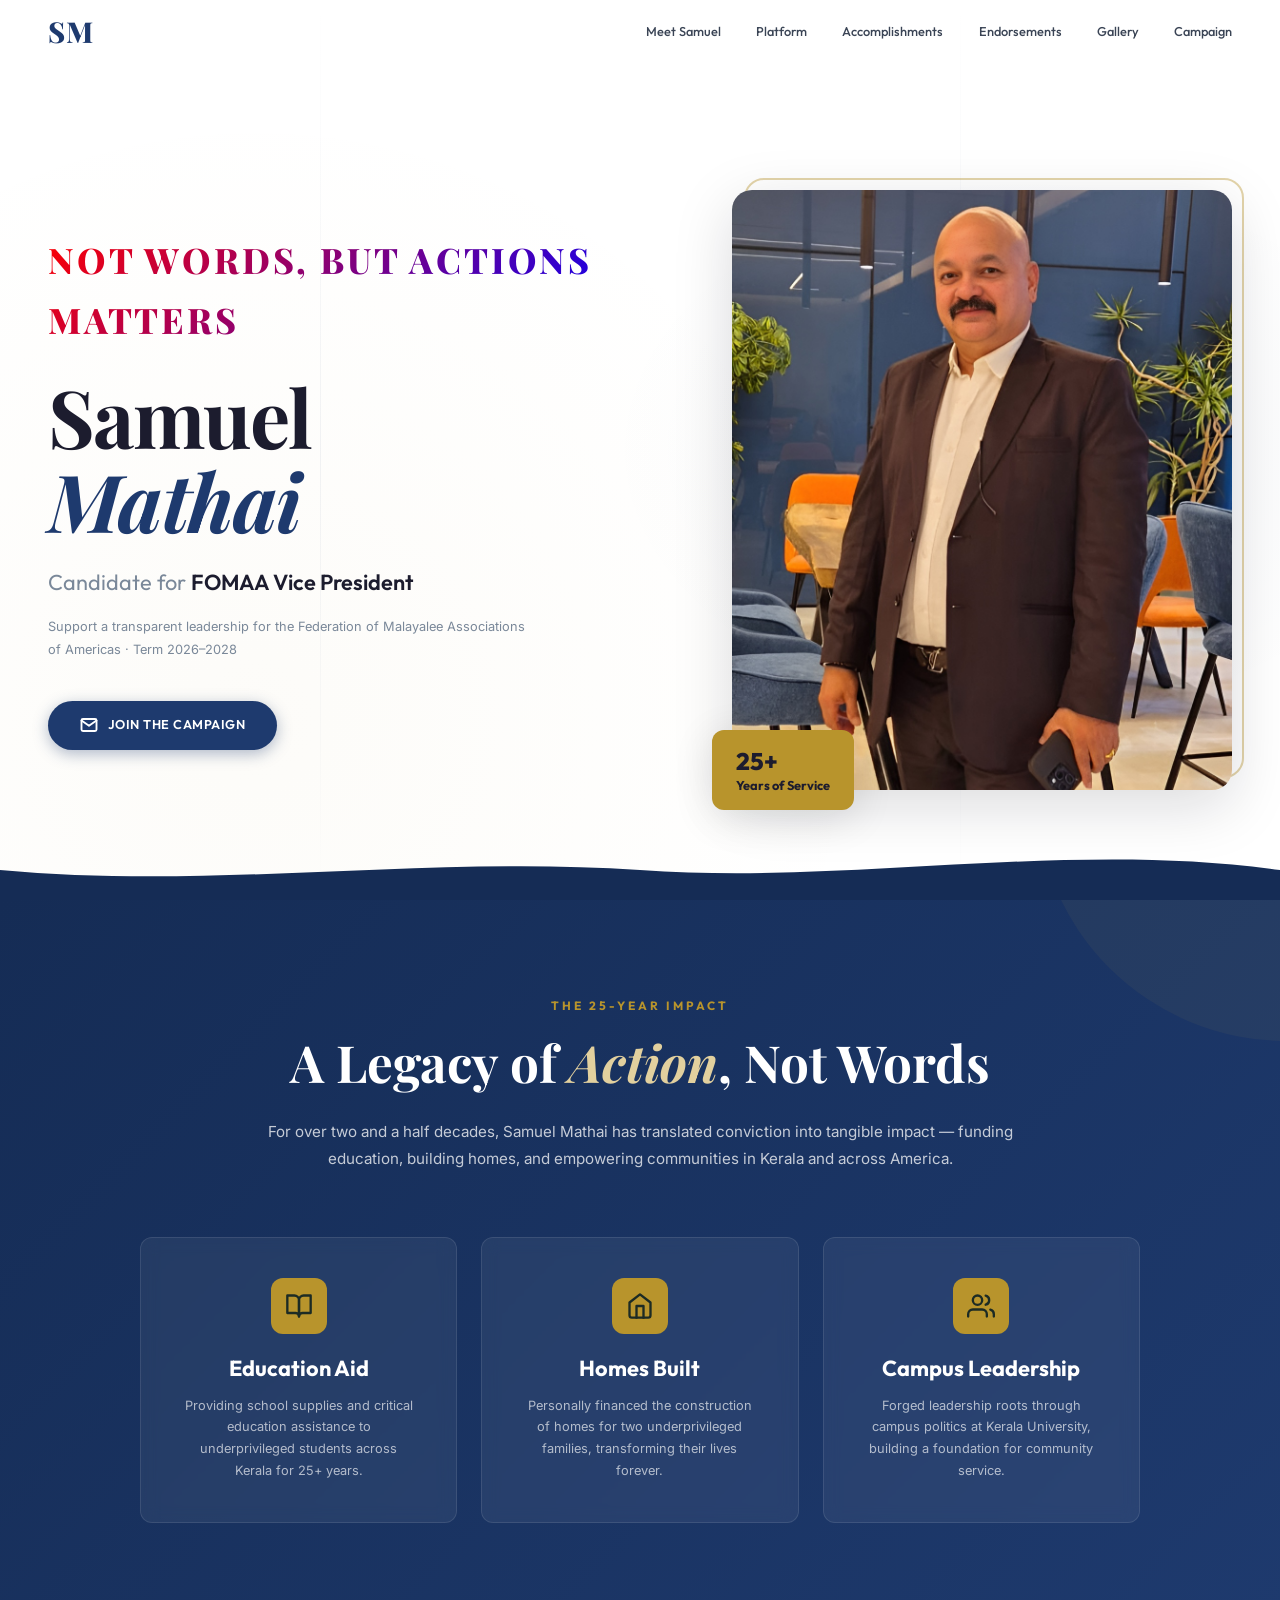
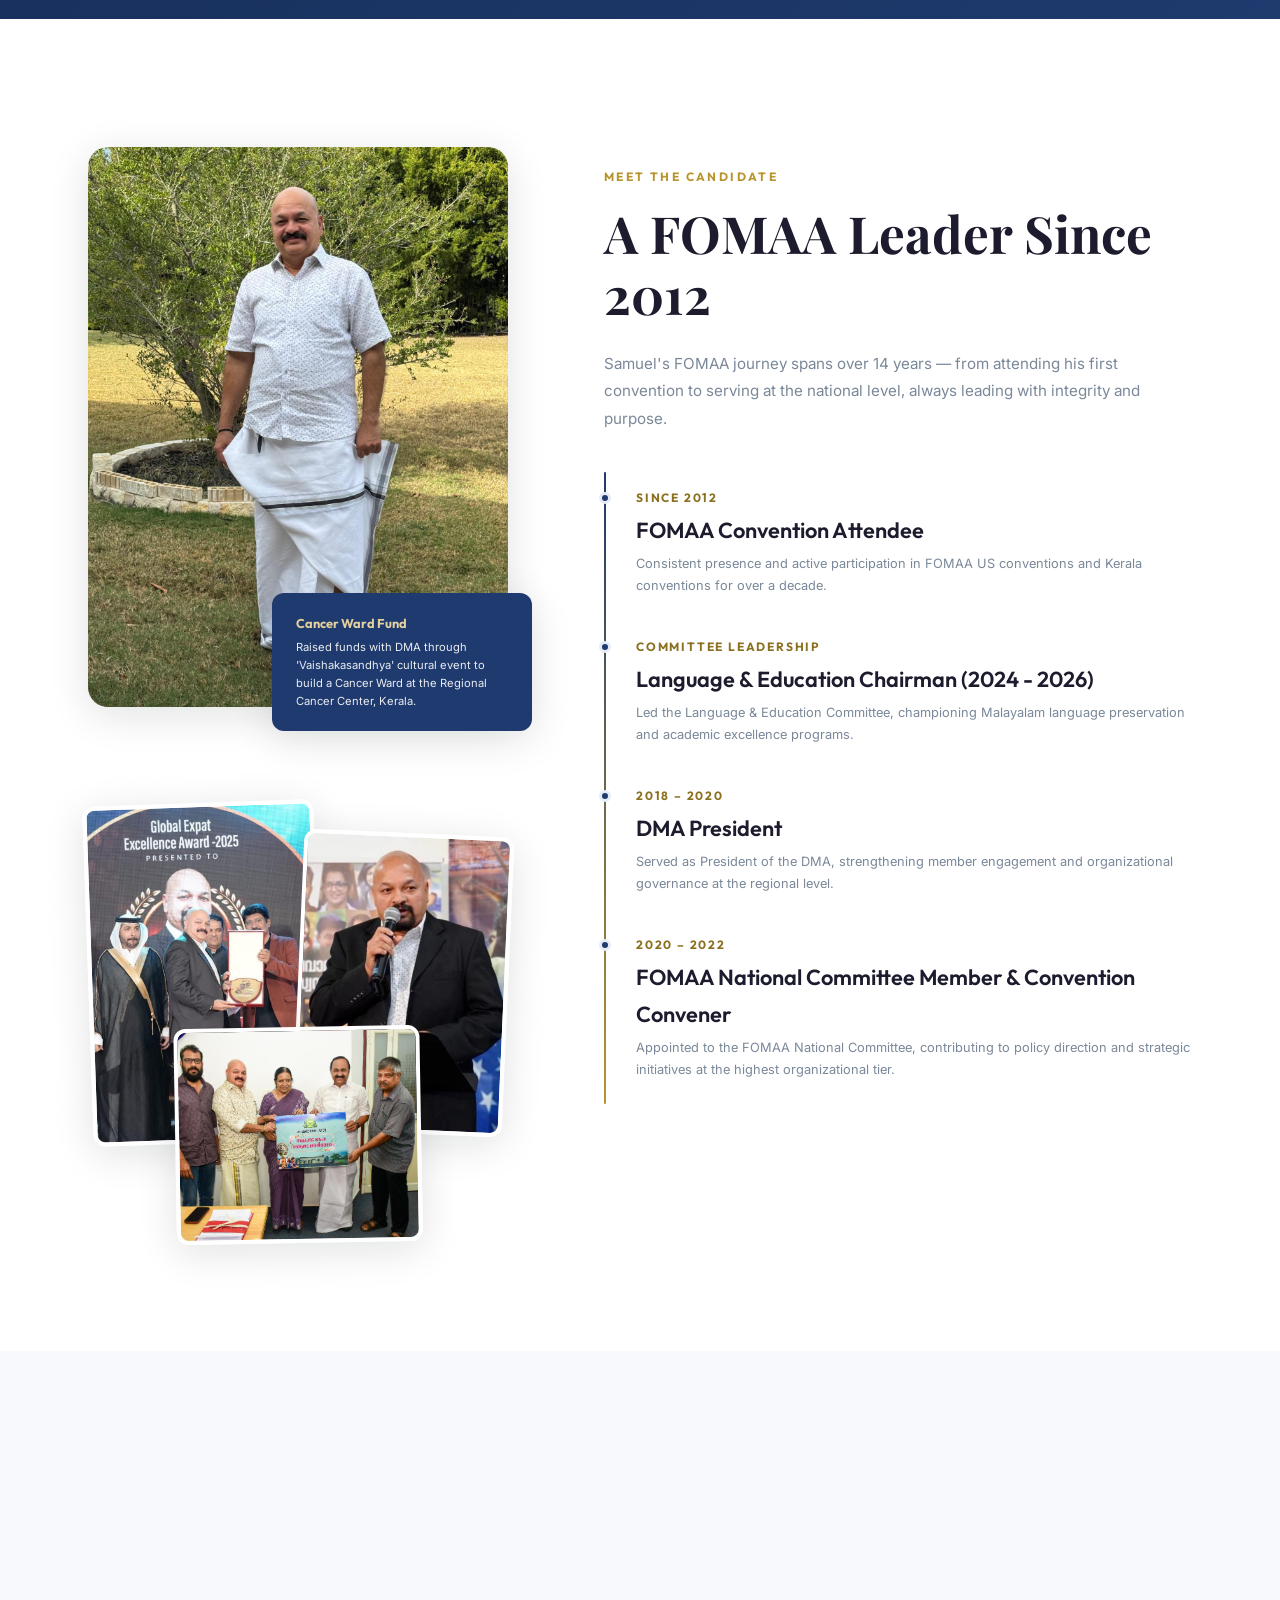
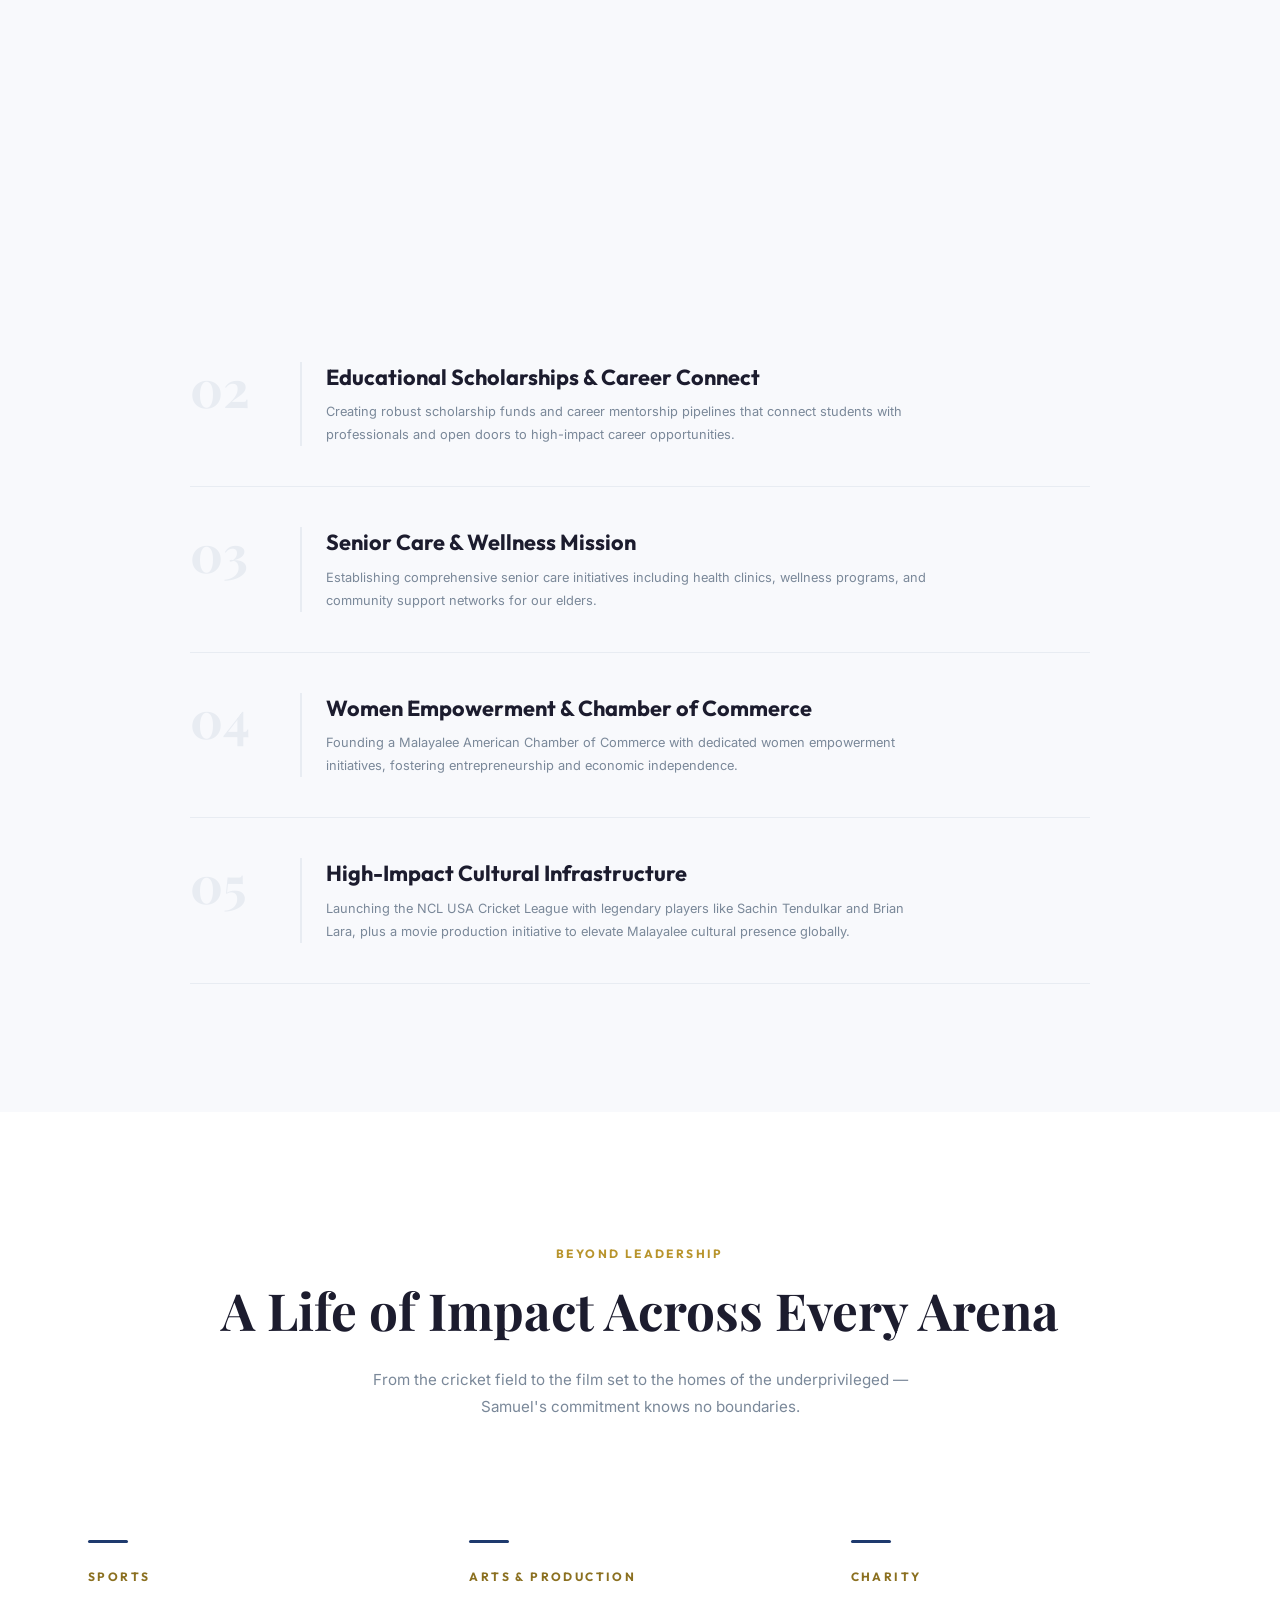
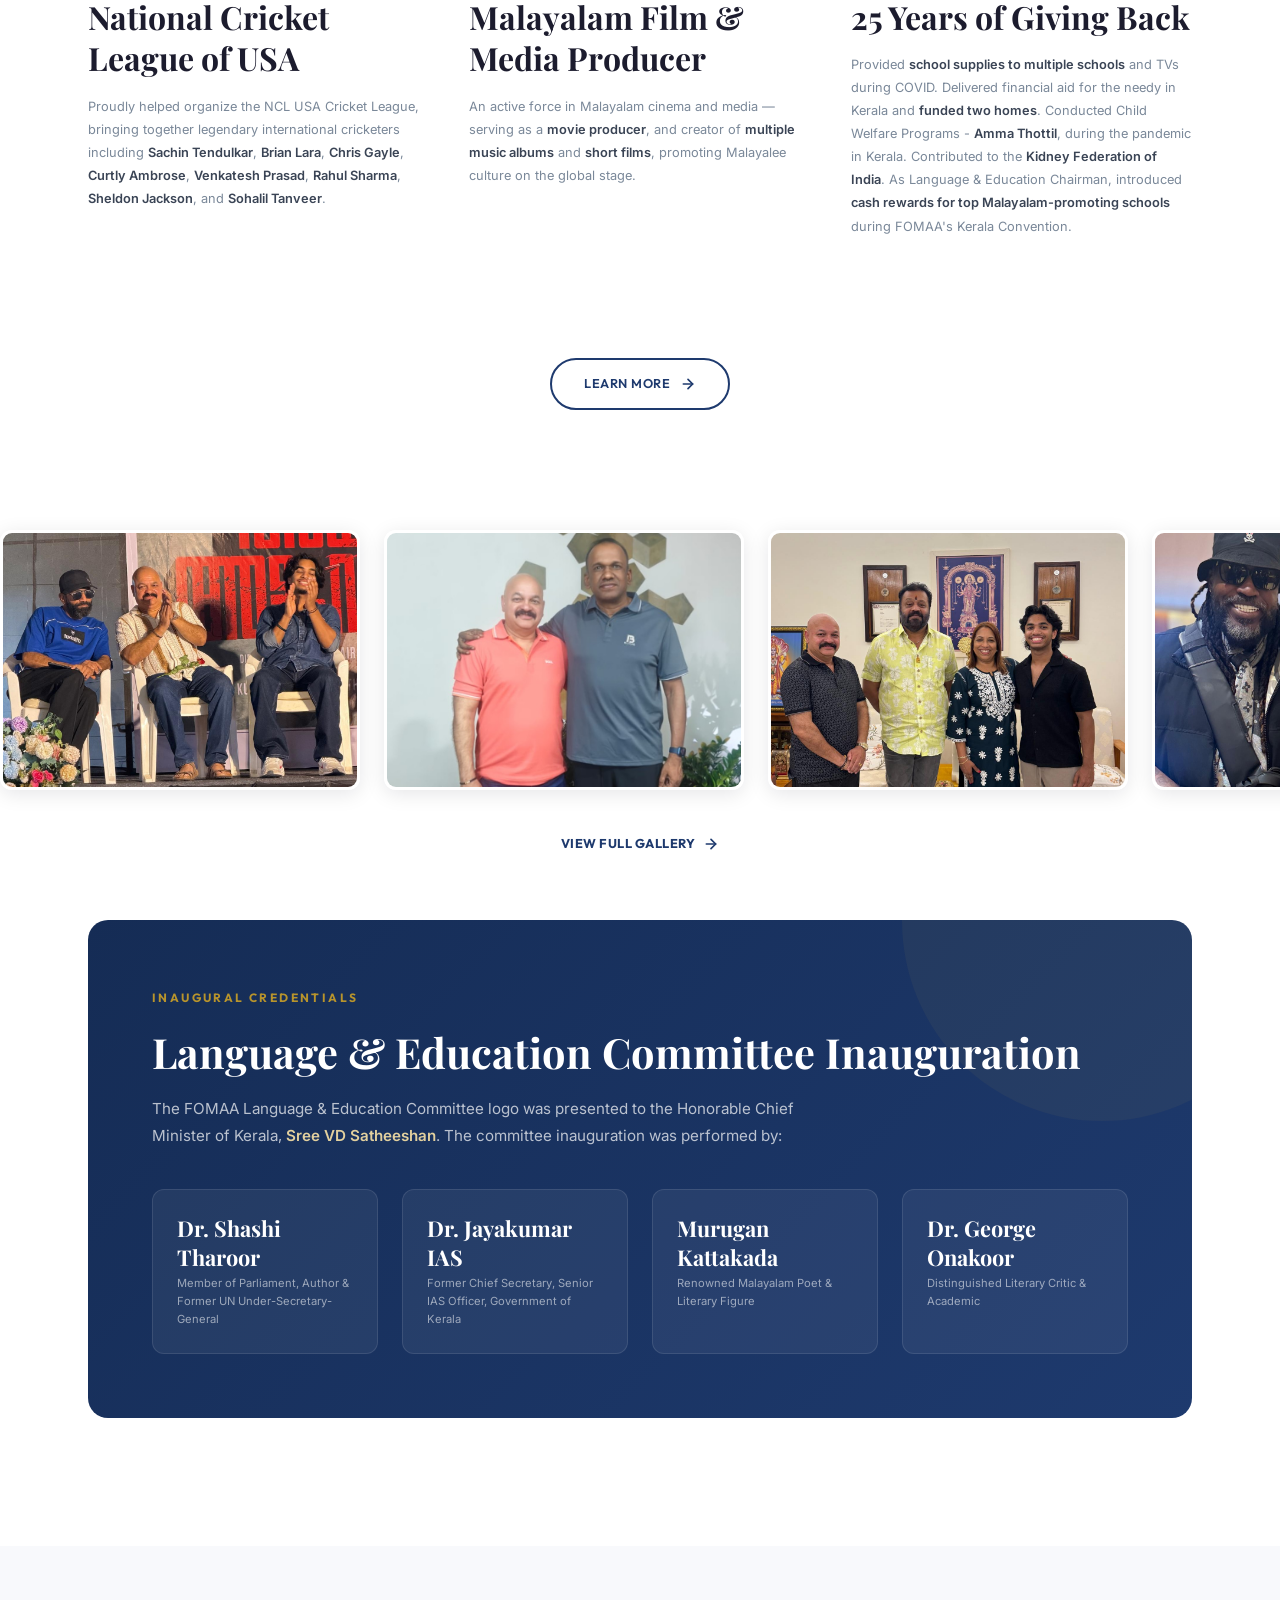
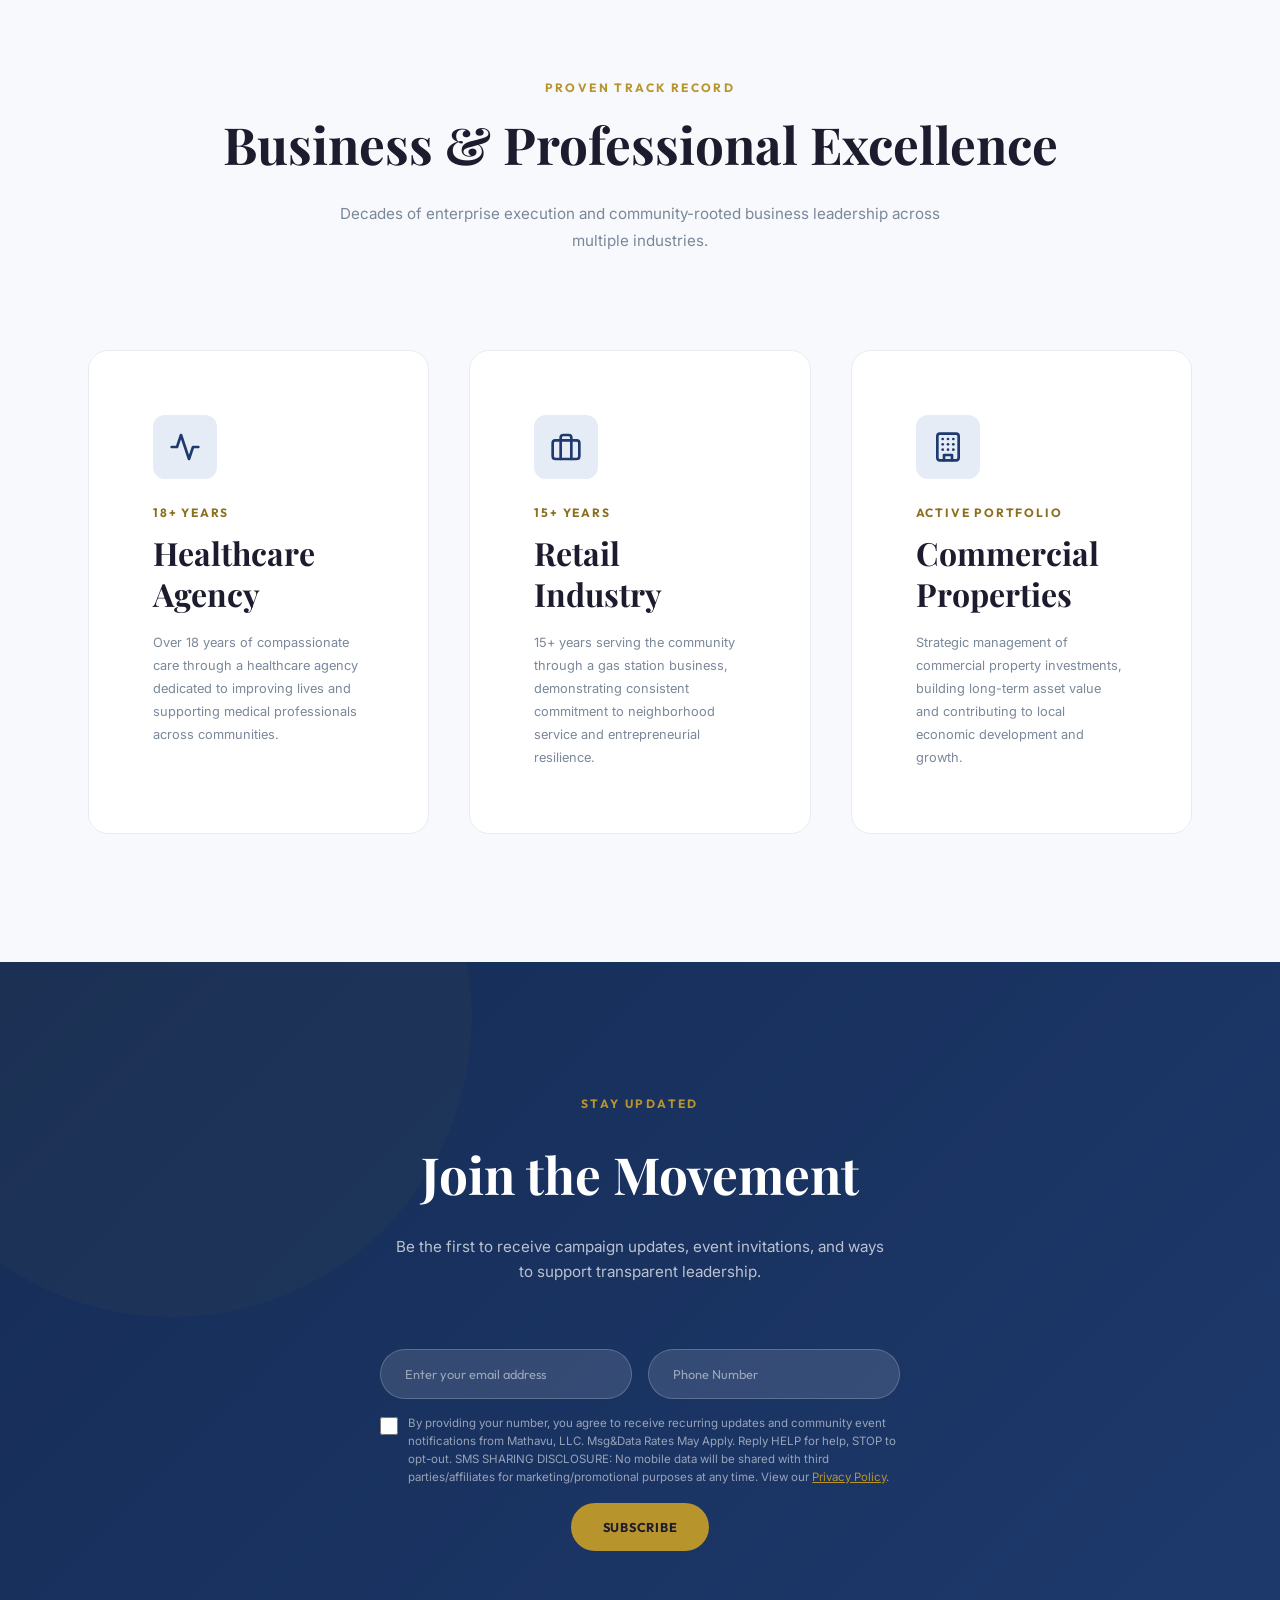
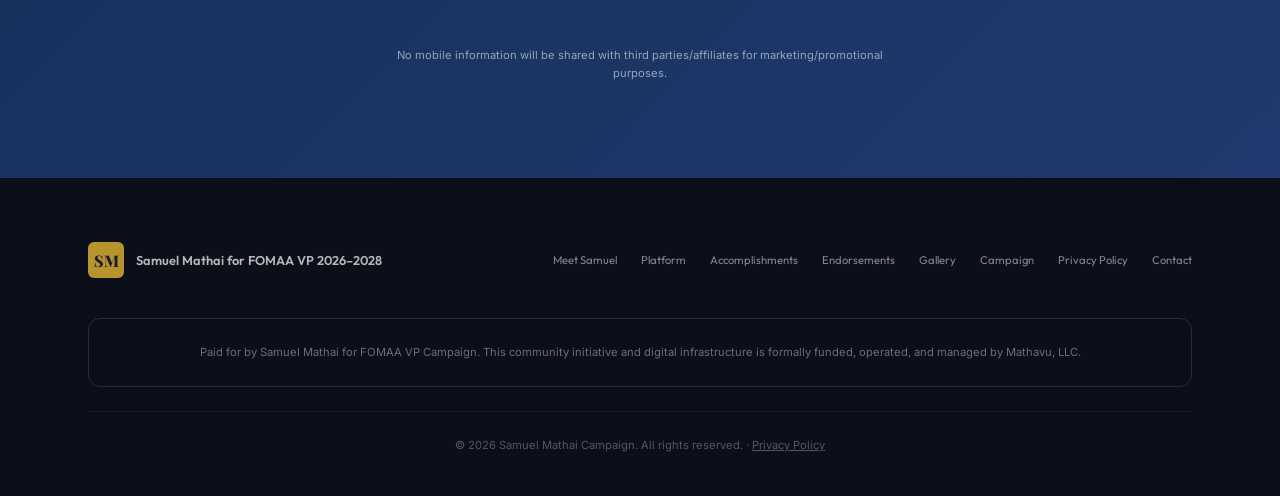
==== commit 96b1907c: "Add campaign media page with MP4 video, poster lightbox, share links; add Campaign nav link site-wid" ====
--- a/index.html
+++ b/index.html
@@ -36,6 +36,7 @@
         <a href="#accomplishments" class="navbar__link" id="nav-accomplishments">Accomplishments</a>
         <a href="#endorsements" class="navbar__link" id="nav-endorsements">Endorsements</a>
         <a href="/gallery" class="navbar__link" id="nav-gallery">Gallery</a>
+        <a href="/campaign" class="navbar__link" id="nav-campaign">Campaign</a>
 
       </div>
 
@@ -615,6 +616,7 @@
           <a href="#accomplishments" class="footer__link" id="footer-accomplishments">Accomplishments</a>
           <a href="#endorsements" class="footer__link" id="footer-endorsements">Endorsements</a>
           <a href="/gallery" class="footer__link" id="footer-gallery">Gallery</a>
+          <a href="/campaign" class="footer__link" id="footer-campaign">Campaign</a>
           <a href="/privacy" class="footer__link" id="footer-privacy">Privacy Policy</a>
           <a href="#action" class="footer__link" id="footer-contact">Contact</a>
         </div>
